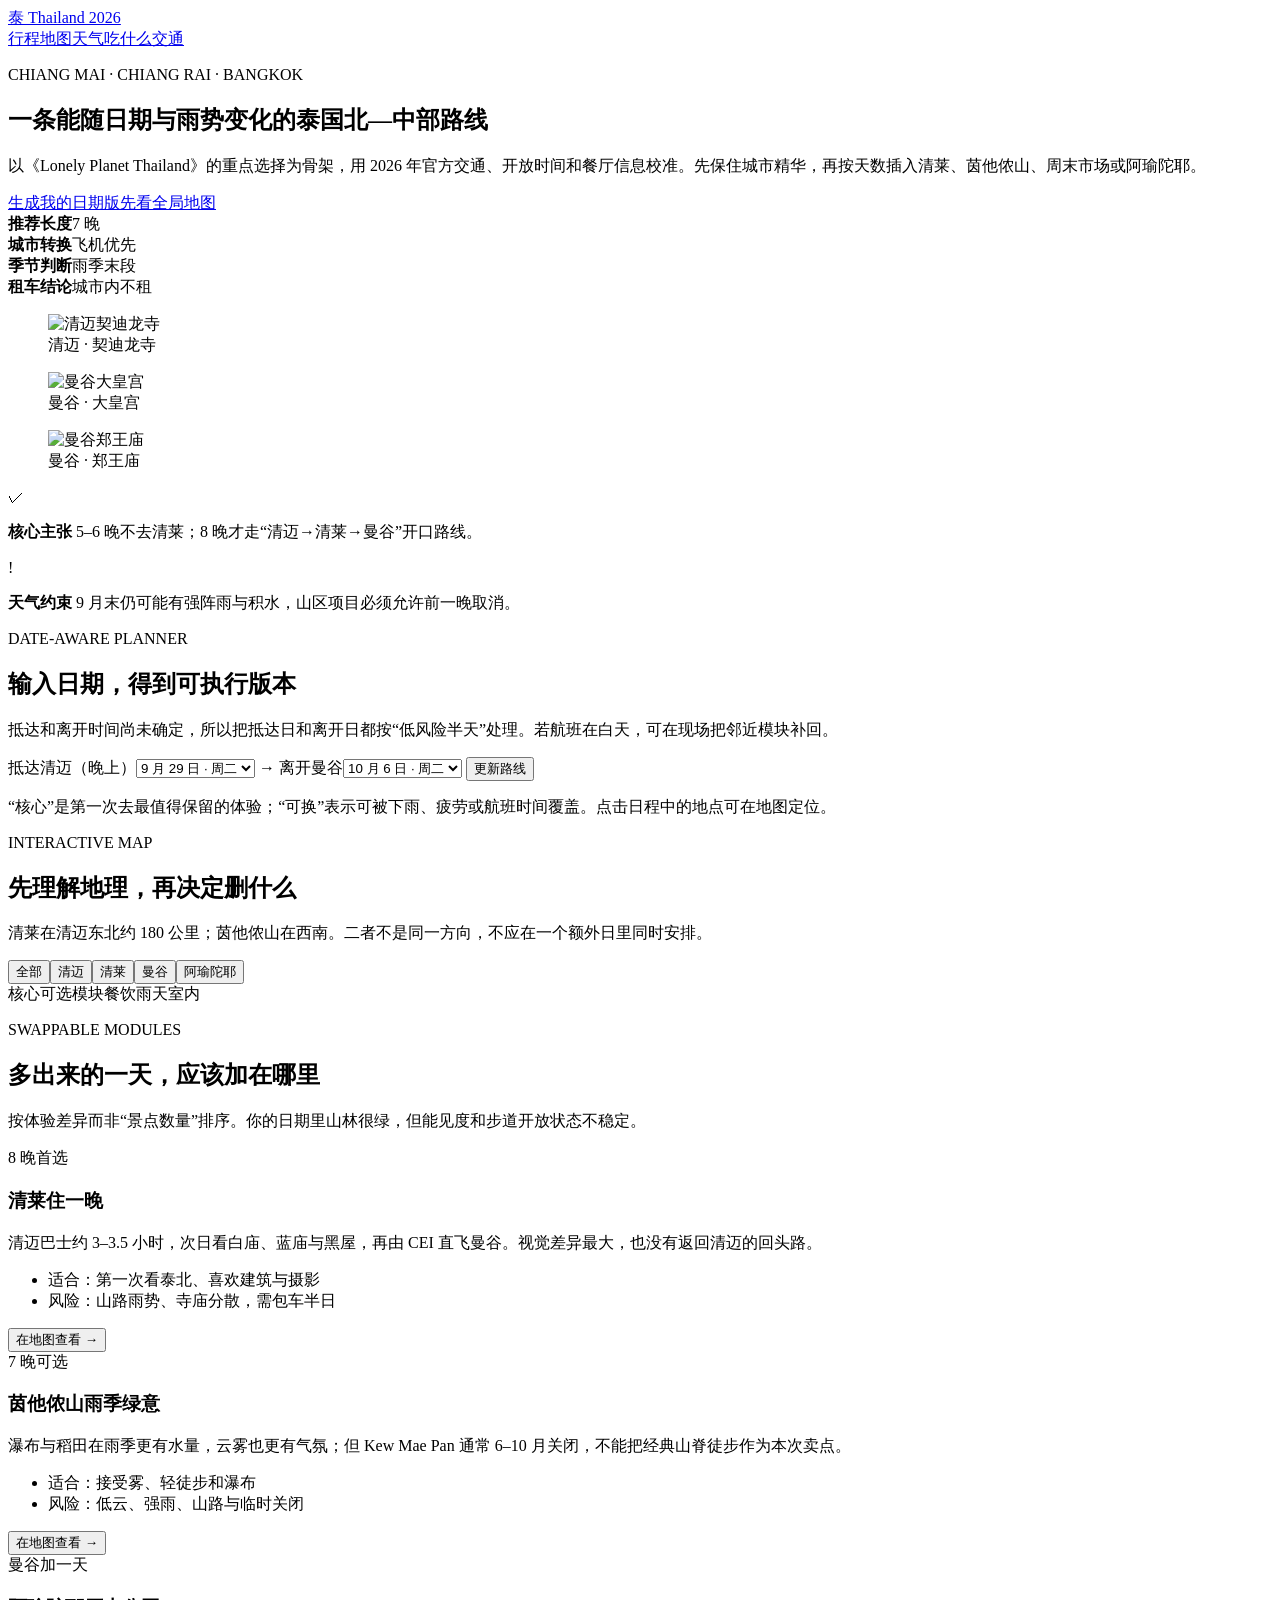
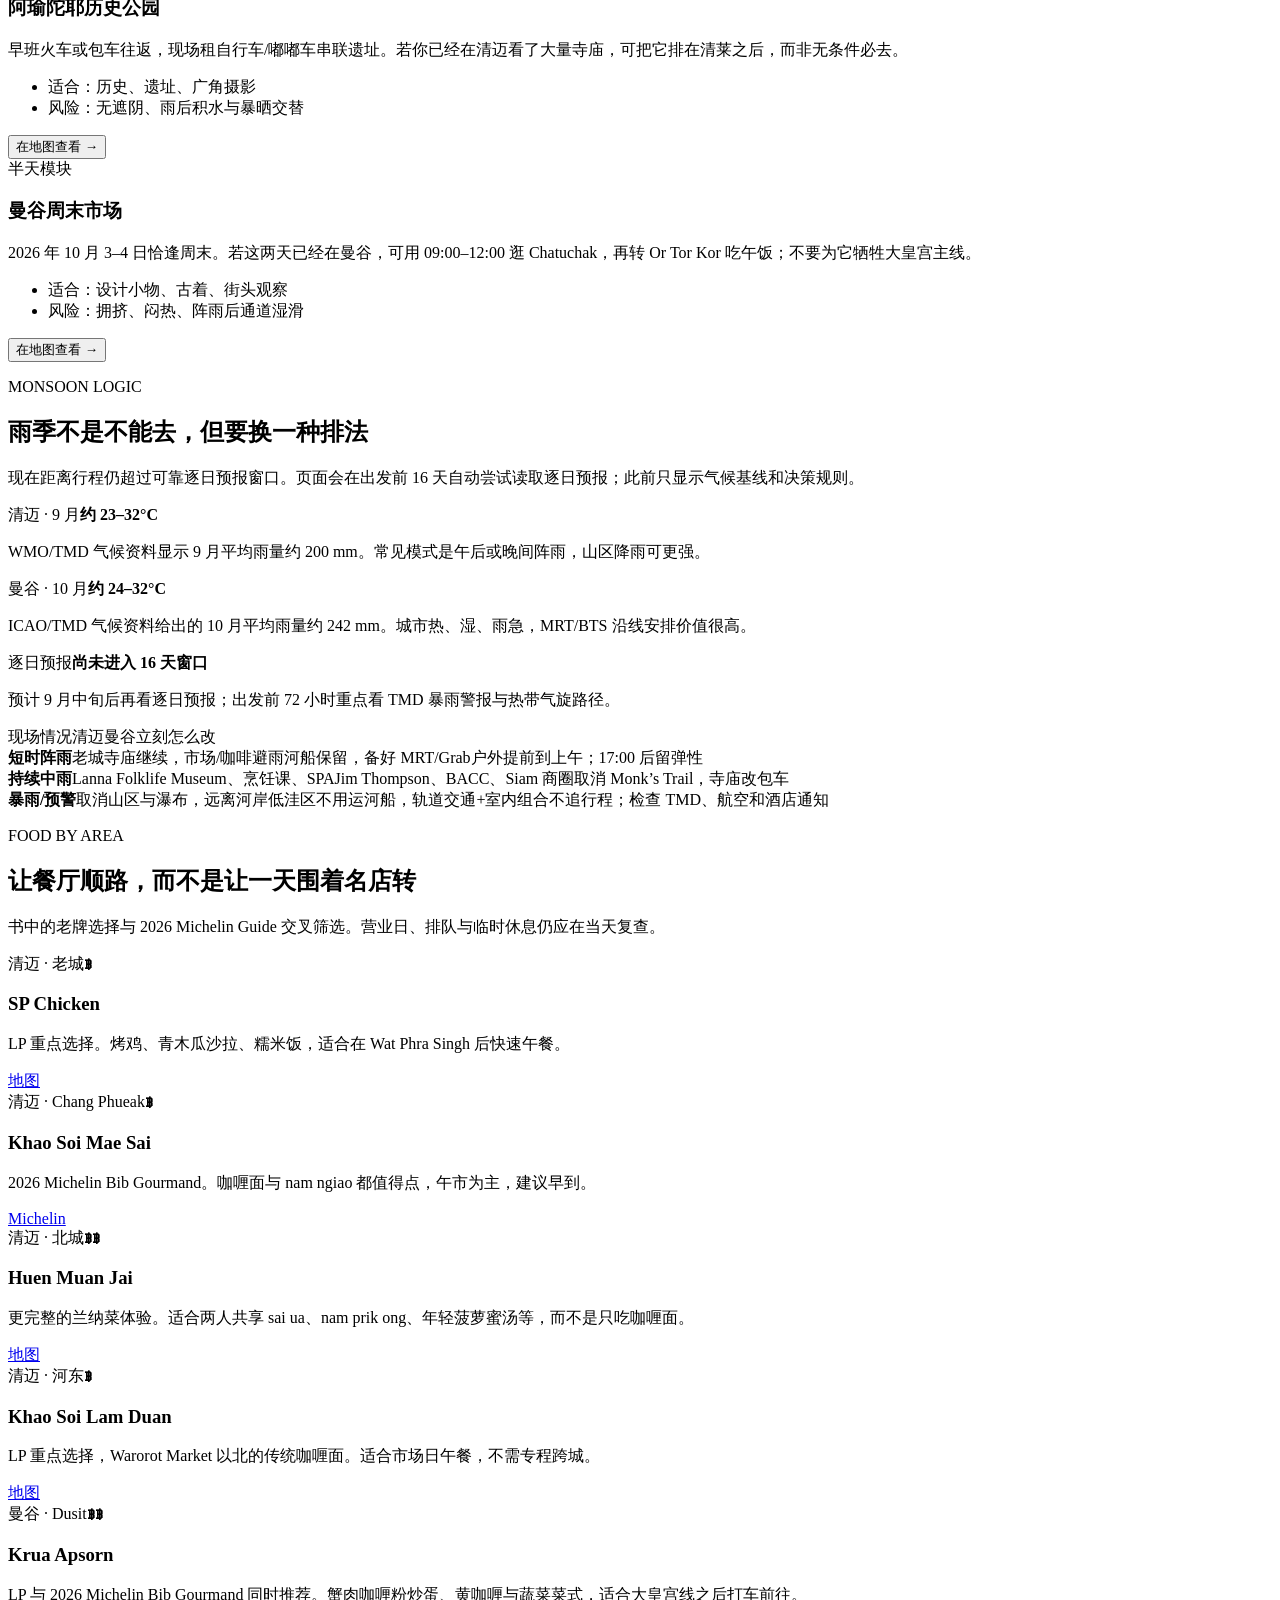
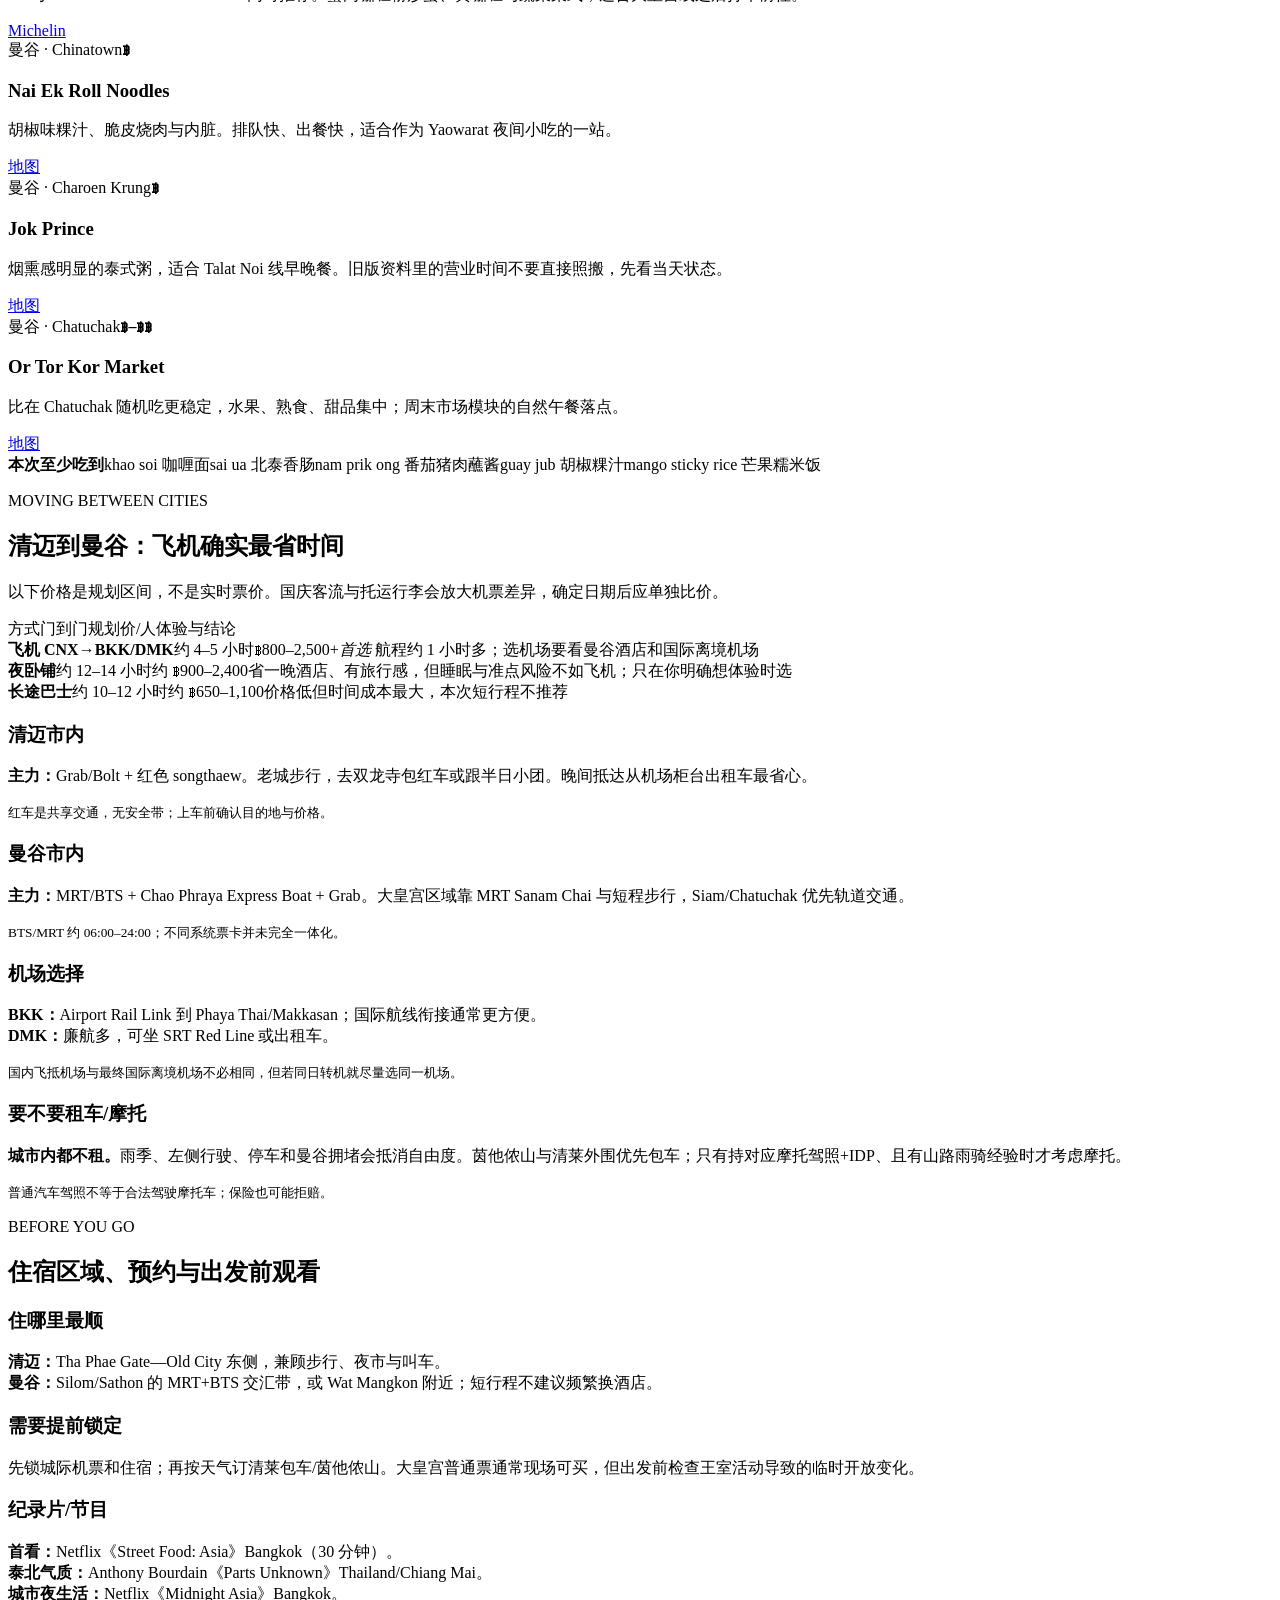
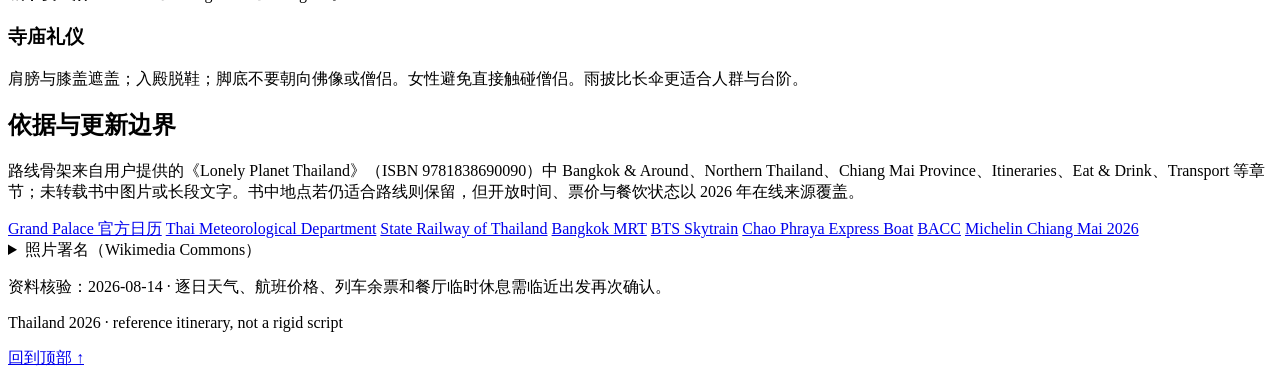
==== index.html @ 06ffeb3e "Add interactive Thailand trip map" ====
<!doctype html>
<html lang="zh-CN">
<head>
  <meta charset="utf-8">
  <meta name="viewport" content="width=device-width,initial-scale=1,viewport-fit=cover">
  <meta name="theme-color" content="#0f3d36">
  <meta name="description" content="2026 年清迈—清莱—曼谷可伸缩行程、天气预案、美食与交互地图。">
  <title>泰北到曼谷 · 2026 动态旅行地图</title>
  <link rel="preconnect" href="https://unpkg.com">
  <link rel="stylesheet" href="https://unpkg.com/leaflet@1.9.4/dist/leaflet.css">
  <link rel="stylesheet" href="styles.css">
</head>
<body>
  <header class="topbar">
    <a class="brand" href="#top" aria-label="返回顶部"><span>泰</span> Thailand 2026</a>
    <nav aria-label="页面导航">
      <a href="#planner">行程</a><a href="#map-section">地图</a><a href="#weather">天气</a><a href="#food">吃什么</a><a href="#transport">交通</a>
    </nav>
  </header>

  <main id="top">
    <section class="hero">
      <div class="hero-copy">
        <p class="eyebrow">CHIANG MAI · CHIANG RAI · BANGKOK</p>
        <h1>一条能随日期与雨势变化的泰国北—中部路线</h1>
        <p class="lead">以《Lonely Planet Thailand》的重点选择为骨架，用 2026 年官方交通、开放时间和餐厅信息校准。先保住城市精华，再按天数插入清莱、茵他侬山、周末市场或阿瑜陀耶。</p>
        <div class="hero-actions"><a class="button primary" href="#planner">生成我的日期版</a><a class="button ghost" href="#map-section">先看全局地图</a></div>
        <div class="fact-row">
          <div><b>推荐长度</b><span>7 晚</span></div><div><b>城市转换</b><span>飞机优先</span></div><div><b>季节判断</b><span>雨季末段</span></div><div><b>租车结论</b><span>城市内不租</span></div>
        </div>
      </div>
      <div class="photo-grid" aria-label="核心景点照片">
        <figure class="photo photo-main"><img src="https://commons.wikimedia.org/wiki/Special:FilePath/Wat_Chedi_Luang%2C_Buddhist_temple%2C_Chiang_Mai%2C_Thailand.jpg?width=1200" alt="清迈契迪龙寺" loading="eager"><figcaption>清迈 · 契迪龙寺</figcaption></figure>
        <figure class="photo"><img src="https://commons.wikimedia.org/wiki/Special:FilePath/Grand_Palace_Bangkok.jpg?width=900" alt="曼谷大皇宫" loading="lazy"><figcaption>曼谷 · 大皇宫</figcaption></figure>
        <figure class="photo"><img src="https://commons.wikimedia.org/wiki/Special:FilePath/Wat_Arun_2017_in_Bangkok.jpg?width=900" alt="曼谷郑王庙" loading="lazy"><figcaption>曼谷 · 郑王庙</figcaption></figure>
      </div>
    </section>

    <section class="decision-strip">
      <div><span class="decision-icon">✓</span><p><b>核心主张</b> 5–6 晚不去清莱；8 晚才走“清迈→清莱→曼谷”开口路线。</p></div>
      <div><span class="decision-icon warn">!</span><p><b>天气约束</b> 9 月末仍可能有强阵雨与积水，山区项目必须允许前一晚取消。</p></div>
    </section>

    <section id="planner" class="section planner-section">
      <div class="section-heading">
        <div><p class="eyebrow">DATE-AWARE PLANNER</p><h2>输入日期，得到可执行版本</h2></div>
        <p>抵达和离开时间尚未确定，所以把抵达日和离开日都按“低风险半天”处理。若航班在白天，可在现场把邻近模块补回。</p>
      </div>
      <div class="planner-panel">
        <label>抵达清迈（晚上）<select id="arrivalSelect"><option value="2026-09-28">9 月 28 日 · 周一</option><option value="2026-09-29" selected>9 月 29 日 · 周二</option></select></label>
        <span class="arrow" aria-hidden="true">→</span>
        <label>离开曼谷<select id="departureSelect"><option value="2026-10-04">10 月 4 日 · 周日</option><option value="2026-10-05">10 月 5 日 · 周一</option><option value="2026-10-06" selected>10 月 6 日 · 周二</option></select></label>
        <button id="buildPlan" class="button primary" type="button">更新路线</button>
      </div>
      <div id="planSummary" class="plan-summary" aria-live="polite"></div>
      <div id="timeline" class="timeline"></div>
      <p class="microcopy">“核心”是第一次去最值得保留的体验；“可换”表示可被下雨、疲劳或航班时间覆盖。点击日程中的地点可在地图定位。</p>
    </section>

    <section id="map-section" class="section map-section">
      <div class="section-heading compact">
        <div><p class="eyebrow">INTERACTIVE MAP</p><h2>先理解地理，再决定删什么</h2></div>
        <p>清莱在清迈东北约 180 公里；茵他侬山在西南。二者不是同一方向，不应在一个额外日里同时安排。</p>
      </div>
      <div class="map-toolbar" id="mapToolbar" role="group" aria-label="地图筛选">
        <button class="chip active" data-city="all">全部</button><button class="chip" data-city="chiangmai">清迈</button><button class="chip" data-city="chiangrai">清莱</button><button class="chip" data-city="bangkok">曼谷</button><button class="chip" data-city="ayutthaya">阿瑜陀耶</button>
      </div>
      <div id="map" aria-label="泰国行程交互地图"></div>
      <div class="map-legend"><span><i class="dot core"></i>核心</span><span><i class="dot optional"></i>可选模块</span><span><i class="dot food"></i>餐饮</span><span><i class="dot indoor"></i>雨天室内</span></div>
    </section>

    <section class="section modules-section">
      <div class="section-heading"><div><p class="eyebrow">SWAPPABLE MODULES</p><h2>多出来的一天，应该加在哪里</h2></div><p>按体验差异而非“景点数量”排序。你的日期里山林很绿，但能见度和步道开放状态不稳定。</p></div>
      <div class="module-grid">
        <article class="module recommended"><span class="module-rank">8 晚首选</span><h3>清莱住一晚</h3><p>清迈巴士约 3–3.5 小时，次日看白庙、蓝庙与黑屋，再由 CEI 直飞曼谷。视觉差异最大，也没有返回清迈的回头路。</p><ul><li>适合：第一次看泰北、喜欢建筑与摄影</li><li>风险：山路雨势、寺庙分散，需包车半日</li></ul><button class="text-button" data-focus-city="chiangrai">在地图查看 →</button></article>
        <article class="module"><span class="module-rank">7 晚可选</span><h3>茵他侬山雨季绿意</h3><p>瀑布与稻田在雨季更有水量，云雾也更有气氛；但 Kew Mae Pan 通常 6–10 月关闭，不能把经典山脊徒步作为本次卖点。</p><ul><li>适合：接受雾、轻徒步和瀑布</li><li>风险：低云、强雨、山路与临时关闭</li></ul><button class="text-button" data-focus-id="doi-inthanon">在地图查看 →</button></article>
        <article class="module"><span class="module-rank">曼谷加一天</span><h3>阿瑜陀耶历史公园</h3><p>早班火车或包车往返，现场租自行车/嘟嘟车串联遗址。若你已经在清迈看了大量寺庙，可把它排在清莱之后，而非无条件必去。</p><ul><li>适合：历史、遗址、广角摄影</li><li>风险：无遮阴、雨后积水与暴晒交替</li></ul><button class="text-button" data-focus-city="ayutthaya">在地图查看 →</button></article>
        <article class="module"><span class="module-rank">半天模块</span><h3>曼谷周末市场</h3><p>2026 年 10 月 3–4 日恰逢周末。若这两天已经在曼谷，可用 09:00–12:00 逛 Chatuchak，再转 Or Tor Kor 吃午饭；不要为它牺牲大皇宫主线。</p><ul><li>适合：设计小物、古着、街头观察</li><li>风险：拥挤、闷热、阵雨后通道湿滑</li></ul><button class="text-button" data-focus-id="chatuchak">在地图查看 →</button></article>
      </div>
    </section>

    <section id="weather" class="section weather-section">
      <div class="section-heading"><div><p class="eyebrow">MONSOON LOGIC</p><h2>雨季不是不能去，但要换一种排法</h2></div><p>现在距离行程仍超过可靠逐日预报窗口。页面会在出发前 16 天自动尝试读取逐日预报；此前只显示气候基线和决策规则。</p></div>
      <div class="climate-grid">
        <article><span>清迈 · 9 月</span><b>约 23–32°C</b><p>WMO/TMD 气候资料显示 9 月平均雨量约 200 mm。常见模式是午后或晚间阵雨，山区降雨可更强。</p></article>
        <article><span>曼谷 · 10 月</span><b>约 24–32°C</b><p>ICAO/TMD 气候资料给出的 10 月平均雨量约 242 mm。城市热、湿、雨急，MRT/BTS 沿线安排价值很高。</p></article>
        <article class="live-weather"><span>逐日预报</span><b id="forecastStatus">尚未进入 16 天窗口</b><p id="forecastDetail">预计 9 月中旬后再看逐日预报；出发前 72 小时重点看 TMD 暴雨警报与热带气旋路径。</p></article>
      </div>
      <div class="rain-matrix">
        <div class="rain-row head"><span>现场情况</span><span>清迈</span><span>曼谷</span><span>立刻怎么改</span></div>
        <div class="rain-row"><b>短时阵雨</b><span>老城寺庙继续，市场/咖啡避雨</span><span>河船保留，备好 MRT/Grab</span><span>户外提前到上午；17:00 后留弹性</span></div>
        <div class="rain-row"><b>持续中雨</b><span>Lanna Folklife Museum、烹饪课、SPA</span><span>Jim Thompson、BACC、Siam 商圈</span><span>取消 Monk’s Trail，寺庙改包车</span></div>
        <div class="rain-row"><b>暴雨/预警</b><span>取消山区与瀑布，远离河岸低洼区</span><span>不用运河船，轨道交通+室内组合</span><span>不追行程；检查 TMD、航空和酒店通知</span></div>
      </div>
    </section>

    <section id="food" class="section food-section">
      <div class="section-heading"><div><p class="eyebrow">FOOD BY AREA</p><h2>让餐厅顺路，而不是让一天围着名店转</h2></div><p>书中的老牌选择与 2026 Michelin Guide 交叉筛选。营业日、排队与临时休息仍应在当天复查。</p></div>
      <div class="food-grid">
        <article><div class="food-top"><span>清迈 · 老城</span><b>฿</b></div><h3>SP Chicken</h3><p>LP 重点选择。烤鸡、青木瓜沙拉、糯米饭，适合在 Wat Phra Singh 后快速午餐。</p><a href="https://www.google.com/maps/search/?api=1&query=SP+Chicken+Chiang+Mai" target="_blank" rel="noopener">地图</a></article>
        <article><div class="food-top"><span>清迈 · Chang Phueak</span><b>฿</b></div><h3>Khao Soi Mae Sai</h3><p>2026 Michelin Bib Gourmand。咖喱面与 nam ngiao 都值得点，午市为主，建议早到。</p><a href="https://guide.michelin.com/sg/en/chiang-mai-region/chiang-mai/restaurant/khao-soi-mae-sai" target="_blank" rel="noopener">Michelin</a></article>
        <article><div class="food-top"><span>清迈 · 北城</span><b>฿฿</b></div><h3>Huen Muan Jai</h3><p>更完整的兰纳菜体验。适合两人共享 sai ua、nam prik ong、年轻菠萝蜜汤等，而不是只吃咖喱面。</p><a href="https://www.google.com/maps/search/?api=1&query=Huen+Muan+Jai+Chiang+Mai" target="_blank" rel="noopener">地图</a></article>
        <article><div class="food-top"><span>清迈 · 河东</span><b>฿</b></div><h3>Khao Soi Lam Duan</h3><p>LP 重点选择，Warorot Market 以北的传统咖喱面。适合市场日午餐，不需专程跨城。</p><a href="https://www.google.com/maps/search/?api=1&query=Khao+Soi+Lam+Duana+Faham+Chiang+Mai" target="_blank" rel="noopener">地图</a></article>
        <article><div class="food-top"><span>曼谷 · Dusit</span><b>฿฿</b></div><h3>Krua Apsorn</h3><p>LP 与 2026 Michelin Bib Gourmand 同时推荐。蟹肉咖喱粉炒蛋、黄咖喱与蔬菜菜式，适合大皇宫线之后打车前往。</p><a href="https://guide.michelin.com/us/en/bangkok-region/bangkok/restaurants/bib-gourmand" target="_blank" rel="noopener">Michelin</a></article>
        <article><div class="food-top"><span>曼谷 · Chinatown</span><b>฿</b></div><h3>Nai Ek Roll Noodles</h3><p>胡椒味粿汁、脆皮烧肉与内脏。排队快、出餐快，适合作为 Yaowarat 夜间小吃的一站。</p><a href="https://www.google.com/maps/search/?api=1&query=Nai+Ek+Roll+Noodles+Bangkok" target="_blank" rel="noopener">地图</a></article>
        <article><div class="food-top"><span>曼谷 · Charoen Krung</span><b>฿</b></div><h3>Jok Prince</h3><p>烟熏感明显的泰式粥，适合 Talat Noi 线早晚餐。旧版资料里的营业时间不要直接照搬，先看当天状态。</p><a href="https://www.google.com/maps/search/?api=1&query=Jok+Prince+Bangkok" target="_blank" rel="noopener">地图</a></article>
        <article><div class="food-top"><span>曼谷 · Chatuchak</span><b>฿–฿฿</b></div><h3>Or Tor Kor Market</h3><p>比在 Chatuchak 随机吃更稳定，水果、熟食、甜品集中；周末市场模块的自然午餐落点。</p><a href="https://www.google.com/maps/search/?api=1&query=Or+Tor+Kor+Market+Bangkok" target="_blank" rel="noopener">地图</a></article>
      </div>
      <div class="dish-strip"><b>本次至少吃到</b><span>khao soi 咖喱面</span><span>sai ua 北泰香肠</span><span>nam prik ong 番茄猪肉蘸酱</span><span>guay jub 胡椒粿汁</span><span>mango sticky rice 芒果糯米饭</span></div>
    </section>

    <section id="transport" class="section transport-section">
      <div class="section-heading"><div><p class="eyebrow">MOVING BETWEEN CITIES</p><h2>清迈到曼谷：飞机确实最省时间</h2></div><p>以下价格是规划区间，不是实时票价。国庆客流与托运行李会放大机票差异，确定日期后应单独比价。</p></div>
      <div class="compare-table">
        <div class="compare-row head"><span>方式</span><span>门到门</span><span>规划价/人</span><span>体验与结论</span></div>
        <div class="compare-row best"><b>飞机 CNX→BKK/DMK</b><span>约 4–5 小时</span><span>฿800–2,500+</span><span><em>首选</em> 航程约 1 小时多；选机场要看曼谷酒店和国际离境机场</span></div>
        <div class="compare-row"><b>夜卧铺</b><span>约 12–14 小时</span><span>约 ฿900–2,400</span><span>省一晚酒店、有旅行感，但睡眠与准点风险不如飞机；只在你明确想体验时选</span></div>
        <div class="compare-row"><b>长途巴士</b><span>约 10–12 小时</span><span>约 ฿650–1,100</span><span>价格低但时间成本最大，本次短行程不推荐</span></div>
      </div>
      <div class="transport-grid">
        <article><h3>清迈市内</h3><p><b>主力：</b>Grab/Bolt + 红色 songthaew。老城步行，去双龙寺包红车或跟半日小团。晚间抵达从机场柜台出租车最省心。</p><small>红车是共享交通，无安全带；上车前确认目的地与价格。</small></article>
        <article><h3>曼谷市内</h3><p><b>主力：</b>MRT/BTS + Chao Phraya Express Boat + Grab。大皇宫区域靠 MRT Sanam Chai 与短程步行，Siam/Chatuchak 优先轨道交通。</p><small>BTS/MRT 约 06:00–24:00；不同系统票卡并未完全一体化。</small></article>
        <article><h3>机场选择</h3><p><b>BKK：</b>Airport Rail Link 到 Phaya Thai/Makkasan；国际航线衔接通常更方便。<br><b>DMK：</b>廉航多，可坐 SRT Red Line 或出租车。</p><small>国内飞抵机场与最终国际离境机场不必相同，但若同日转机就尽量选同一机场。</small></article>
        <article class="verdict"><h3>要不要租车/摩托</h3><p><b>城市内都不租。</b>雨季、左侧行驶、停车和曼谷拥堵会抵消自由度。茵他侬山与清莱外围优先包车；只有持对应摩托驾照+IDP、且有山路雨骑经验时才考虑摩托。</p><small>普通汽车驾照不等于合法驾驶摩托车；保险也可能拒赔。</small></article>
      </div>
    </section>

    <section class="section practical-section">
      <div class="section-heading"><div><p class="eyebrow">BEFORE YOU GO</p><h2>住宿区域、预约与出发前观看</h2></div></div>
      <div class="practical-grid">
        <article><h3>住哪里最顺</h3><p><b>清迈：</b>Tha Phae Gate—Old City 东侧，兼顾步行、夜市与叫车。<br><b>曼谷：</b>Silom/Sathon 的 MRT+BTS 交汇带，或 Wat Mangkon 附近；短行程不建议频繁换酒店。</p></article>
        <article><h3>需要提前锁定</h3><p>先锁城际机票和住宿；再按天气订清莱包车/茵他侬山。大皇宫普通票通常现场可买，但出发前检查王室活动导致的临时开放变化。</p></article>
        <article><h3>纪录片/节目</h3><p><b>首看：</b>Netflix《Street Food: Asia》Bangkok（30 分钟）。<br><b>泰北气质：</b>Anthony Bourdain《Parts Unknown》Thailand/Chiang Mai。<br><b>城市夜生活：</b>Netflix《Midnight Asia》Bangkok。</p></article>
        <article><h3>寺庙礼仪</h3><p>肩膀与膝盖遮盖；入殿脱鞋；脚底不要朝向佛像或僧侣。女性避免直接触碰僧侣。雨披比长伞更适合人群与台阶。</p></article>
      </div>
    </section>

    <section class="section sources-section">
      <h2>依据与更新边界</h2>
      <p>路线骨架来自用户提供的《Lonely Planet Thailand》（ISBN 9781838690090）中 Bangkok & Around、Northern Thailand、Chiang Mai Province、Itineraries、Eat & Drink、Transport 等章节；未转载书中图片或长段文字。书中地点若仍适合路线则保留，但开放时间、票价与餐饮状态以 2026 年在线来源覆盖。</p>
      <div class="source-links">
        <a href="https://www.royalgrandpalace.th/en/schedules" target="_blank" rel="noopener">Grand Palace 官方日历</a>
        <a href="https://www.tmd.go.th/en/" target="_blank" rel="noopener">Thai Meteorological Department</a>
        <a href="https://www.railway.co.th/home/Index" target="_blank" rel="noopener">State Railway of Thailand</a>
        <a href="https://metro.bemplc.co.th/MRT-System-Map?lang=en" target="_blank" rel="noopener">Bangkok MRT</a>
        <a href="https://www.bts.co.th/eng/" target="_blank" rel="noopener">BTS Skytrain</a>
        <a href="https://www.chaophrayaexpressboat.com/chaophrayaexpressboat?lang=en" target="_blank" rel="noopener">Chao Phraya Express Boat</a>
        <a href="https://www.bacc.or.th/en/contact" target="_blank" rel="noopener">BACC</a>
        <a href="https://guide.michelin.com/us/en/chiang-mai-region/chiang-mai/restaurants" target="_blank" rel="noopener">Michelin Chiang Mai 2026</a>
      </div>
      <details><summary>照片署名（Wikimedia Commons）</summary><p>Wat Chedi Luang：Vyacheslav Argenberg；Grand Palace：D. Alyoshin；Wat Arun：Jakub Hałun；其余模块照片与许可均链接至各自 Wikimedia Commons 文件页。</p></details>
      <p class="updated">资料核验：2026-08-14 · 逐日天气、航班价格、列车余票和餐厅临时休息需临近出发再次确认。</p>
    </section>
  </main>

  <footer><p>Thailand 2026 · reference itinerary, not a rigid script</p><a href="#top">回到顶部 ↑</a></footer>

  <script src="https://unpkg.com/leaflet@1.9.4/dist/leaflet.js"></script>
  <script src="app.js"></script>
</body>
</html>
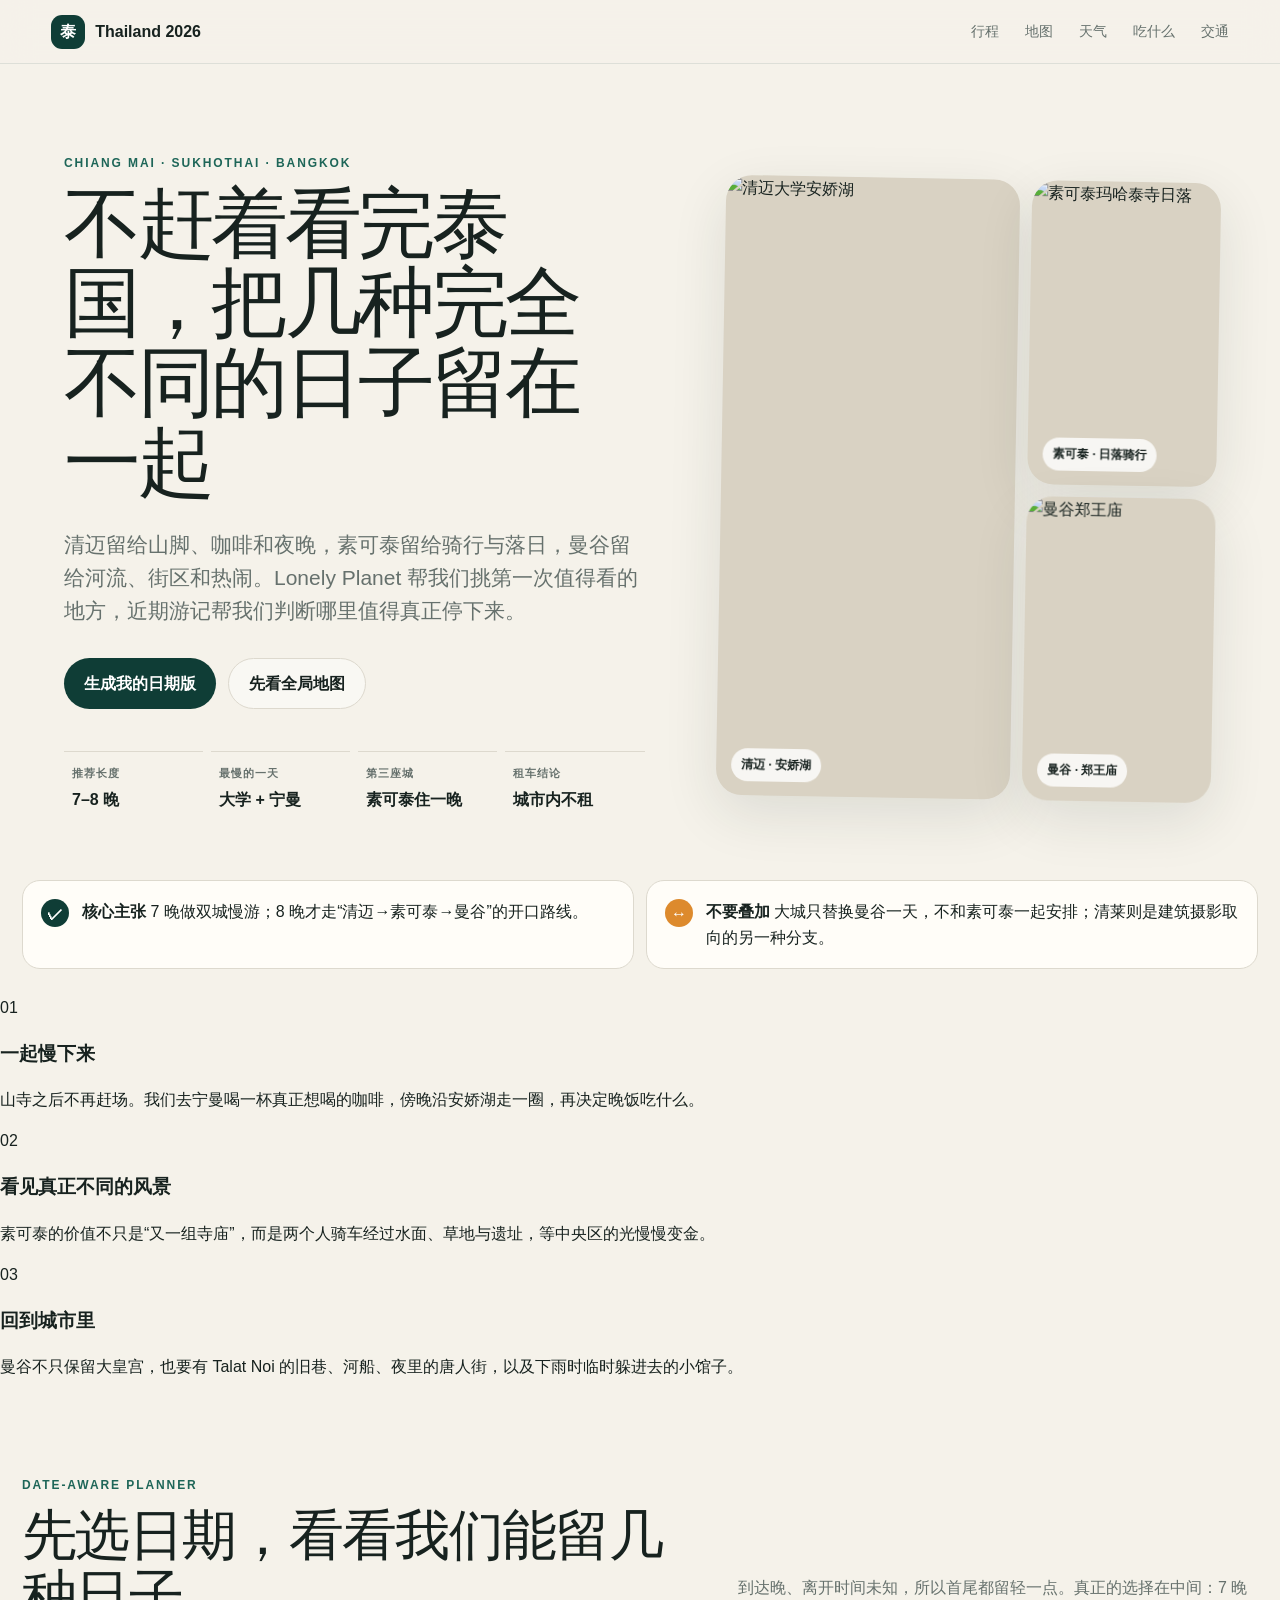
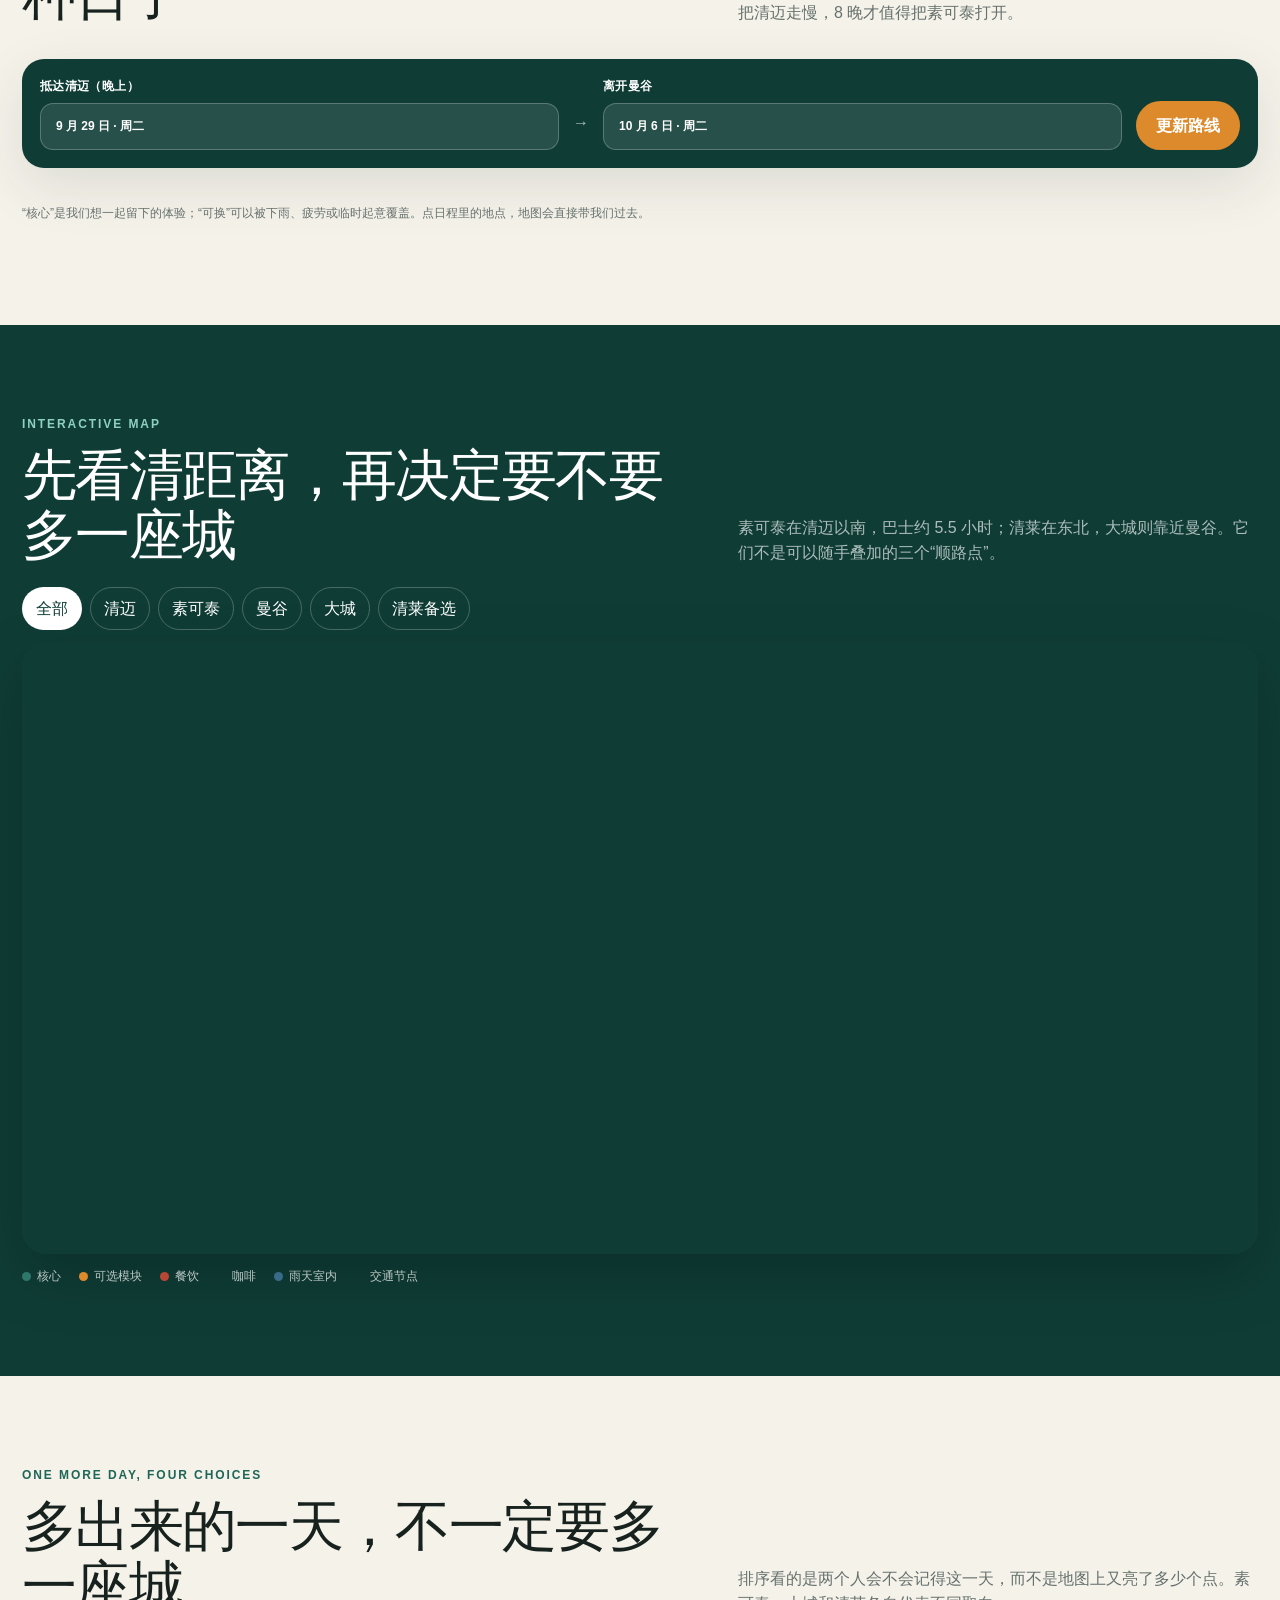
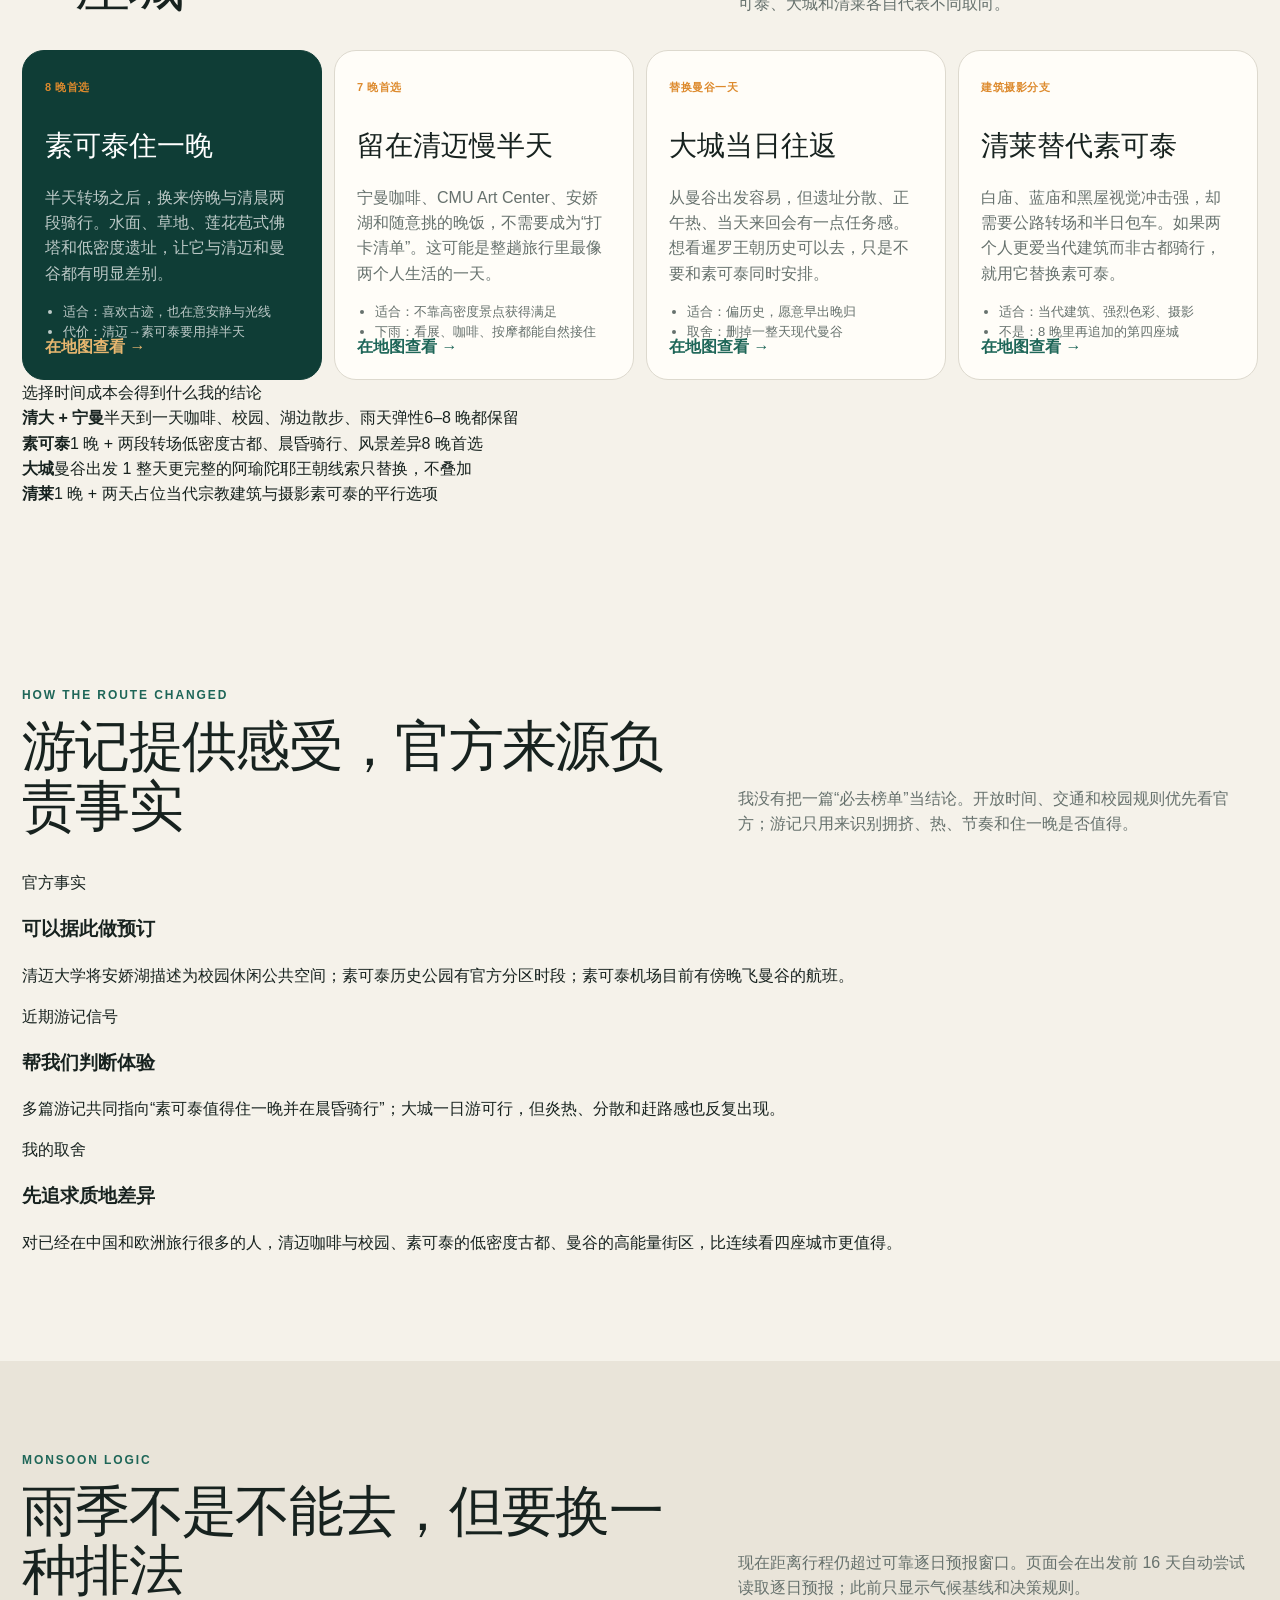
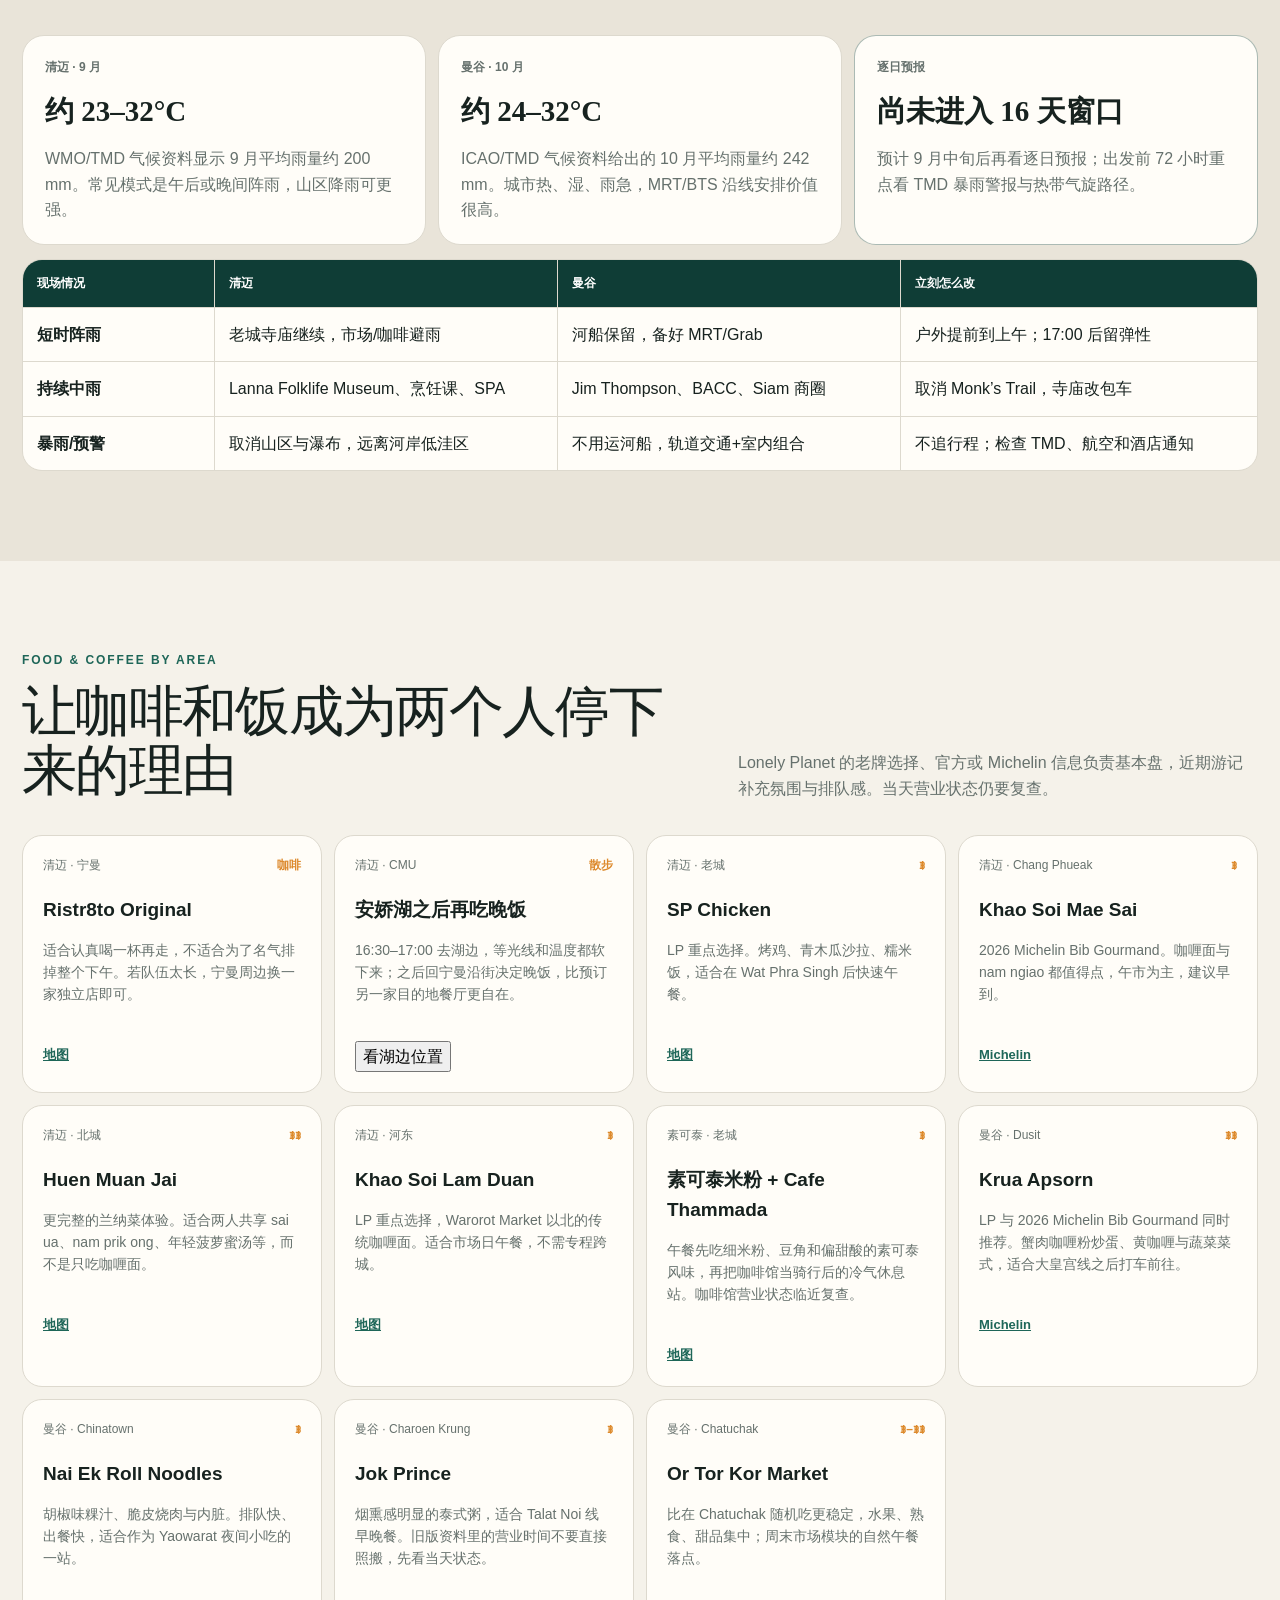
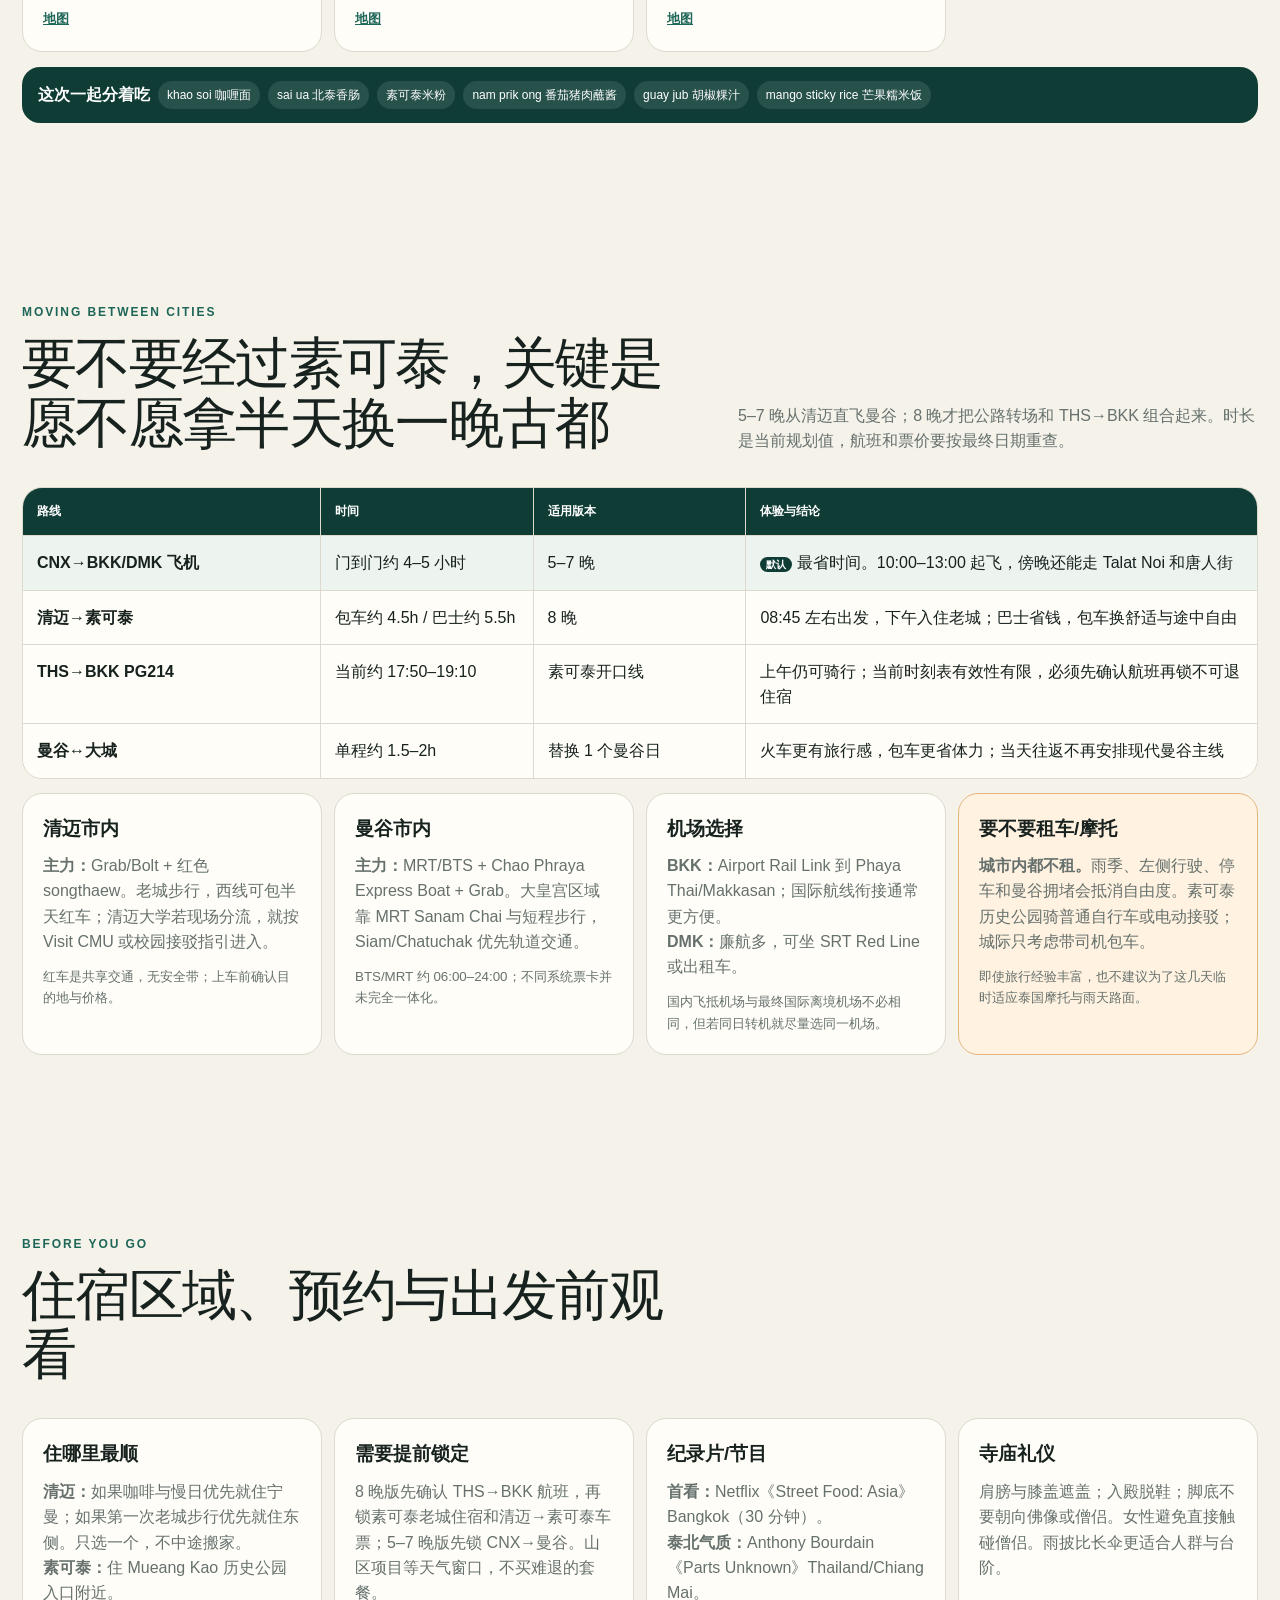
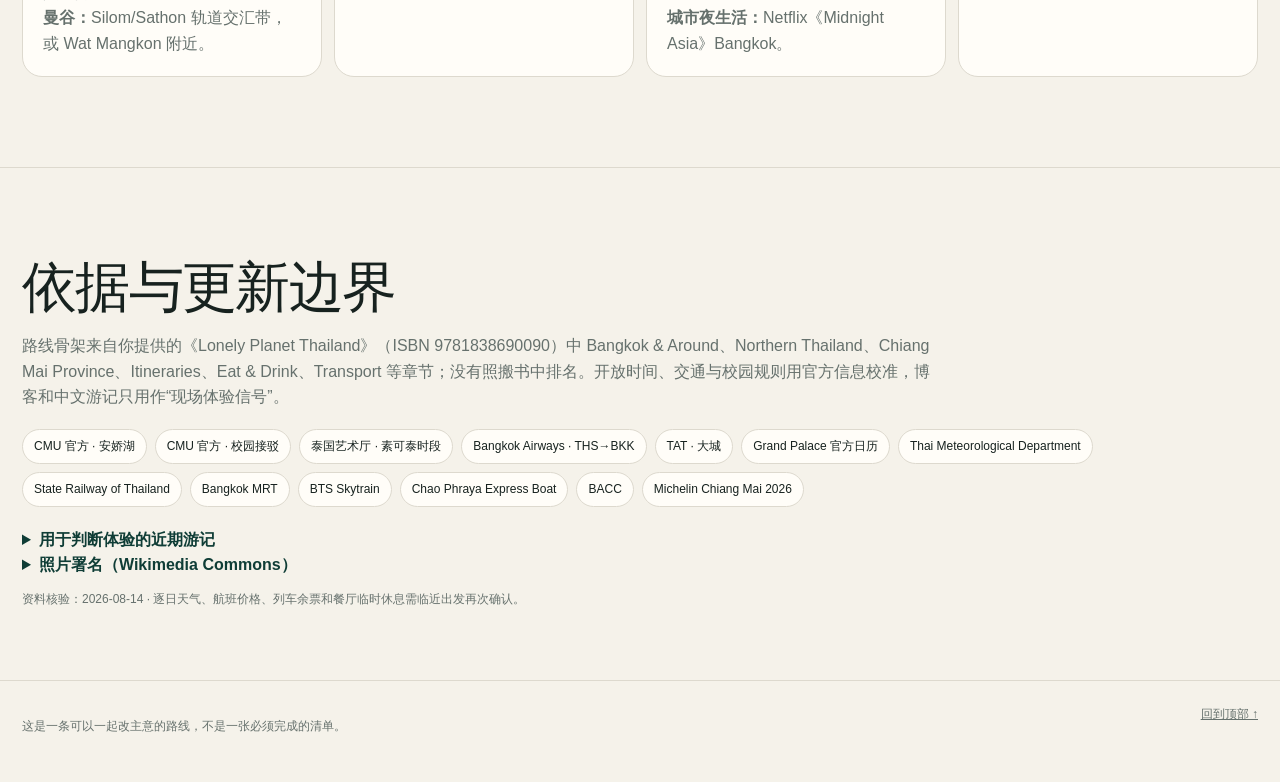
==== commit f50e2c18: "Reframe itinerary around couple travel and regional choices" ====
--- a/index.html
+++ b/index.html
@@ -4,8 +4,8 @@
   <meta charset="utf-8">
   <meta name="viewport" content="width=device-width,initial-scale=1,viewport-fit=cover">
   <meta name="theme-color" content="#0f3d36">
-  <meta name="description" content="2026 年清迈—清莱—曼谷可伸缩行程、天气预案、美食与交互地图。">
-  <title>泰北到曼谷 · 2026 动态旅行地图</title>
+  <meta name="description" content="2026 年清迈—素可泰—曼谷双人慢游：可伸缩行程、咖啡、古都、天气预案、美食与交互地图。">
+  <title>清迈·素可泰·曼谷｜2026 双人动态旅行地图</title>
   <link rel="preconnect" href="https://unpkg.com">
   <link rel="stylesheet" href="https://unpkg.com/leaflet@1.9.4/dist/leaflet.css">
   <link rel="stylesheet" href="styles.css">
@@ -21,30 +21,36 @@
   <main id="top">
     <section class="hero">
       <div class="hero-copy">
-        <p class="eyebrow">CHIANG MAI · CHIANG RAI · BANGKOK</p>
-        <h1>一条能随日期与雨势变化的泰国北—中部路线</h1>
-        <p class="lead">以《Lonely Planet Thailand》的重点选择为骨架，用 2026 年官方交通、开放时间和餐厅信息校准。先保住城市精华，再按天数插入清莱、茵他侬山、周末市场或阿瑜陀耶。</p>
+        <p class="eyebrow">CHIANG MAI · SUKHOTHAI · BANGKOK</p>
+        <h1>不赶着看完泰国，把几种完全不同的日子留在一起</h1>
+        <p class="lead">清迈留给山脚、咖啡和夜晚，素可泰留给骑行与落日，曼谷留给河流、街区和热闹。Lonely Planet 帮我们挑第一次值得看的地方，近期游记帮我们判断哪里值得真正停下来。</p>
         <div class="hero-actions"><a class="button primary" href="#planner">生成我的日期版</a><a class="button ghost" href="#map-section">先看全局地图</a></div>
         <div class="fact-row">
-          <div><b>推荐长度</b><span>7 晚</span></div><div><b>城市转换</b><span>飞机优先</span></div><div><b>季节判断</b><span>雨季末段</span></div><div><b>租车结论</b><span>城市内不租</span></div>
+          <div><b>推荐长度</b><span>7–8 晚</span></div><div><b>最慢的一天</b><span>大学 + 宁曼</span></div><div><b>第三座城</b><span>素可泰住一晚</span></div><div><b>租车结论</b><span>城市内不租</span></div>
         </div>
       </div>
       <div class="photo-grid" aria-label="核心景点照片">
-        <figure class="photo photo-main"><img src="https://commons.wikimedia.org/wiki/Special:FilePath/Wat_Chedi_Luang%2C_Buddhist_temple%2C_Chiang_Mai%2C_Thailand.jpg?width=1200" alt="清迈契迪龙寺" loading="eager"><figcaption>清迈 · 契迪龙寺</figcaption></figure>
-        <figure class="photo"><img src="https://commons.wikimedia.org/wiki/Special:FilePath/Grand_Palace_Bangkok.jpg?width=900" alt="曼谷大皇宫" loading="lazy"><figcaption>曼谷 · 大皇宫</figcaption></figure>
+        <figure class="photo photo-main"><img src="https://commons.wikimedia.org/wiki/Special:FilePath/%E0%B8%AD%E0%B9%88%E0%B8%B2%E0%B8%87%E0%B9%81%E0%B8%81%E0%B9%89%E0%B8%A7_%E0%B8%A1%E0%B8%AB%E0%B8%B2%E0%B8%A7%E0%B8%B4%E0%B8%97%E0%B8%A2%E0%B8%B2%E0%B8%A5%E0%B8%B1%E0%B8%A2%E0%B9%80%E0%B8%8A%E0%B8%B5%E0%B8%A2%E0%B8%87%E0%B9%83%E0%B8%AB%E0%B8%A1%E0%B9%88_-_panoramio.jpg?width=1200" alt="清迈大学安娇湖" loading="eager"><figcaption>清迈 · 安娇湖</figcaption></figure>
+        <figure class="photo"><img src="https://commons.wikimedia.org/wiki/Special:FilePath/Wat_Mahathat_Sukhothai_at_sunset.jpg?width=1200" alt="素可泰玛哈泰寺日落" loading="lazy"><figcaption>素可泰 · 日落骑行</figcaption></figure>
         <figure class="photo"><img src="https://commons.wikimedia.org/wiki/Special:FilePath/Wat_Arun_2017_in_Bangkok.jpg?width=900" alt="曼谷郑王庙" loading="lazy"><figcaption>曼谷 · 郑王庙</figcaption></figure>
       </div>
     </section>
 
     <section class="decision-strip">
-      <div><span class="decision-icon">✓</span><p><b>核心主张</b> 5–6 晚不去清莱；8 晚才走“清迈→清莱→曼谷”开口路线。</p></div>
-      <div><span class="decision-icon warn">!</span><p><b>天气约束</b> 9 月末仍可能有强阵雨与积水，山区项目必须允许前一晚取消。</p></div>
+      <div><span class="decision-icon">✓</span><p><b>核心主张</b> 7 晚做双城慢游；8 晚才走“清迈→素可泰→曼谷”的开口路线。</p></div>
+      <div><span class="decision-icon warn">↔</span><p><b>不要叠加</b> 大城只替换曼谷一天，不和素可泰一起安排；清莱则是建筑摄影取向的另一种分支。</p></div>
+    </section>
+
+    <section class="experience-section">
+      <article><span>01</span><div><h3>一起慢下来</h3><p>山寺之后不再赶场。我们去宁曼喝一杯真正想喝的咖啡，傍晚沿安娇湖走一圈，再决定晚饭吃什么。</p></div></article>
+      <article><span>02</span><div><h3>看见真正不同的风景</h3><p>素可泰的价值不只是“又一组寺庙”，而是两个人骑车经过水面、草地与遗址，等中央区的光慢慢变金。</p></div></article>
+      <article><span>03</span><div><h3>回到城市里</h3><p>曼谷不只保留大皇宫，也要有 Talat Noi 的旧巷、河船、夜里的唐人街，以及下雨时临时躲进去的小馆子。</p></div></article>
     </section>
 
     <section id="planner" class="section planner-section">
       <div class="section-heading">
-        <div><p class="eyebrow">DATE-AWARE PLANNER</p><h2>输入日期，得到可执行版本</h2></div>
-        <p>抵达和离开时间尚未确定，所以把抵达日和离开日都按“低风险半天”处理。若航班在白天，可在现场把邻近模块补回。</p>
+        <div><p class="eyebrow">DATE-AWARE PLANNER</p><h2>先选日期，看看我们能留几种日子</h2></div>
+        <p>到达晚、离开时间未知，所以首尾都留轻一点。真正的选择在中间：7 晚把清迈走慢，8 晚才值得把素可泰打开。</p>
       </div>
       <div class="planner-panel">
         <label>抵达清迈（晚上）<select id="arrivalSelect"><option value="2026-09-28">9 月 28 日 · 周一</option><option value="2026-09-29" selected>9 月 29 日 · 周二</option></select></label>
@@ -54,28 +60,44 @@
       </div>
       <div id="planSummary" class="plan-summary" aria-live="polite"></div>
       <div id="timeline" class="timeline"></div>
-      <p class="microcopy">“核心”是第一次去最值得保留的体验；“可换”表示可被下雨、疲劳或航班时间覆盖。点击日程中的地点可在地图定位。</p>
+      <p class="microcopy">“核心”是我们想一起留下的体验；“可换”可以被下雨、疲劳或临时起意覆盖。点日程里的地点，地图会直接带我们过去。</p>
     </section>
 
     <section id="map-section" class="section map-section">
       <div class="section-heading compact">
-        <div><p class="eyebrow">INTERACTIVE MAP</p><h2>先理解地理，再决定删什么</h2></div>
-        <p>清莱在清迈东北约 180 公里；茵他侬山在西南。二者不是同一方向，不应在一个额外日里同时安排。</p>
+        <div><p class="eyebrow">INTERACTIVE MAP</p><h2>先看清距离，再决定要不要多一座城</h2></div>
+        <p>素可泰在清迈以南，巴士约 5.5 小时；清莱在东北，大城则靠近曼谷。它们不是可以随手叠加的三个“顺路点”。</p>
       </div>
       <div class="map-toolbar" id="mapToolbar" role="group" aria-label="地图筛选">
-        <button class="chip active" data-city="all">全部</button><button class="chip" data-city="chiangmai">清迈</button><button class="chip" data-city="chiangrai">清莱</button><button class="chip" data-city="bangkok">曼谷</button><button class="chip" data-city="ayutthaya">阿瑜陀耶</button>
+        <button class="chip active" data-city="all">全部</button><button class="chip" data-city="chiangmai">清迈</button><button class="chip" data-city="sukhothai">素可泰</button><button class="chip" data-city="bangkok">曼谷</button><button class="chip" data-city="ayutthaya">大城</button><button class="chip" data-city="chiangrai">清莱备选</button>
       </div>
       <div id="map" aria-label="泰国行程交互地图"></div>
-      <div class="map-legend"><span><i class="dot core"></i>核心</span><span><i class="dot optional"></i>可选模块</span><span><i class="dot food"></i>餐饮</span><span><i class="dot indoor"></i>雨天室内</span></div>
+      <div class="map-legend"><span><i class="dot core"></i>核心</span><span><i class="dot optional"></i>可选模块</span><span><i class="dot food"></i>餐饮</span><span><i class="dot drink"></i>咖啡</span><span><i class="dot indoor"></i>雨天室内</span><span><i class="dot transport"></i>交通节点</span></div>
     </section>
 
     <section class="section modules-section">
-      <div class="section-heading"><div><p class="eyebrow">SWAPPABLE MODULES</p><h2>多出来的一天，应该加在哪里</h2></div><p>按体验差异而非“景点数量”排序。你的日期里山林很绿，但能见度和步道开放状态不稳定。</p></div>
+      <div class="section-heading"><div><p class="eyebrow">ONE MORE DAY, FOUR CHOICES</p><h2>多出来的一天，不一定要多一座城</h2></div><p>排序看的是两个人会不会记得这一天，而不是地图上又亮了多少个点。素可泰、大城和清莱各自代表不同取向。</p></div>
       <div class="module-grid">
-        <article class="module recommended"><span class="module-rank">8 晚首选</span><h3>清莱住一晚</h3><p>清迈巴士约 3–3.5 小时，次日看白庙、蓝庙与黑屋，再由 CEI 直飞曼谷。视觉差异最大，也没有返回清迈的回头路。</p><ul><li>适合：第一次看泰北、喜欢建筑与摄影</li><li>风险：山路雨势、寺庙分散，需包车半日</li></ul><button class="text-button" data-focus-city="chiangrai">在地图查看 →</button></article>
-        <article class="module"><span class="module-rank">7 晚可选</span><h3>茵他侬山雨季绿意</h3><p>瀑布与稻田在雨季更有水量，云雾也更有气氛；但 Kew Mae Pan 通常 6–10 月关闭，不能把经典山脊徒步作为本次卖点。</p><ul><li>适合：接受雾、轻徒步和瀑布</li><li>风险：低云、强雨、山路与临时关闭</li></ul><button class="text-button" data-focus-id="doi-inthanon">在地图查看 →</button></article>
-        <article class="module"><span class="module-rank">曼谷加一天</span><h3>阿瑜陀耶历史公园</h3><p>早班火车或包车往返，现场租自行车/嘟嘟车串联遗址。若你已经在清迈看了大量寺庙，可把它排在清莱之后，而非无条件必去。</p><ul><li>适合：历史、遗址、广角摄影</li><li>风险：无遮阴、雨后积水与暴晒交替</li></ul><button class="text-button" data-focus-city="ayutthaya">在地图查看 →</button></article>
-        <article class="module"><span class="module-rank">半天模块</span><h3>曼谷周末市场</h3><p>2026 年 10 月 3–4 日恰逢周末。若这两天已经在曼谷，可用 09:00–12:00 逛 Chatuchak，再转 Or Tor Kor 吃午饭；不要为它牺牲大皇宫主线。</p><ul><li>适合：设计小物、古着、街头观察</li><li>风险：拥挤、闷热、阵雨后通道湿滑</li></ul><button class="text-button" data-focus-id="chatuchak">在地图查看 →</button></article>
+        <article class="module recommended"><span class="module-rank">8 晚首选</span><h3>素可泰住一晚</h3><p>半天转场之后，换来傍晚与清晨两段骑行。水面、草地、莲花苞式佛塔和低密度遗址，让它与清迈和曼谷都有明显差别。</p><ul><li>适合：喜欢古迹，也在意安静与光线</li><li>代价：清迈→素可泰要用掉半天</li></ul><button class="text-button" data-focus-city="sukhothai">在地图查看 →</button></article>
+        <article class="module"><span class="module-rank">7 晚首选</span><h3>留在清迈慢半天</h3><p>宁曼咖啡、CMU Art Center、安娇湖和随意挑的晚饭，不需要成为“打卡清单”。这可能是整趟旅行里最像两个人生活的一天。</p><ul><li>适合：不靠高密度景点获得满足</li><li>下雨：看展、咖啡、按摩都能自然接住</li></ul><button class="text-button" data-focus-id="ang-kaew">在地图查看 →</button></article>
+        <article class="module"><span class="module-rank">替换曼谷一天</span><h3>大城当日往返</h3><p>从曼谷出发容易，但遗址分散、正午热、当天来回会有一点任务感。想看暹罗王朝历史可以去，只是不要和素可泰同时安排。</p><ul><li>适合：偏历史，愿意早出晚归</li><li>取舍：删掉一整天现代曼谷</li></ul><button class="text-button" data-focus-city="ayutthaya">在地图查看 →</button></article>
+        <article class="module"><span class="module-rank">建筑摄影分支</span><h3>清莱替代素可泰</h3><p>白庙、蓝庙和黑屋视觉冲击强，却需要公路转场和半日包车。如果两个人更爱当代建筑而非古都骑行，就用它替换素可泰。</p><ul><li>适合：当代建筑、强烈色彩、摄影</li><li>不是：8 晚里再追加的第四座城</li></ul><button class="text-button" data-focus-city="chiangrai">在地图查看 →</button></article>
+      </div>
+      <div class="choice-table" aria-label="额外城市比较">
+        <div class="choice-row head"><span>选择</span><span>时间成本</span><span>会得到什么</span><span>我的结论</span></div>
+        <div class="choice-row best"><b>清大 + 宁曼</b><span>半天到一天</span><span>咖啡、校园、湖边散步、雨天弹性</span><span>6–8 晚都保留</span></div>
+        <div class="choice-row"><b>素可泰</b><span>1 晚 + 两段转场</span><span>低密度古都、晨昏骑行、风景差异</span><span>8 晚首选</span></div>
+        <div class="choice-row"><b>大城</b><span>曼谷出发 1 整天</span><span>更完整的阿瑜陀耶王朝线索</span><span>只替换，不叠加</span></div>
+        <div class="choice-row"><b>清莱</b><span>1 晚 + 两天占位</span><span>当代宗教建筑与摄影</span><span>素可泰的平行选项</span></div>
+      </div>
+    </section>
+
+    <section class="section signals-section">
+      <div class="section-heading"><div><p class="eyebrow">HOW THE ROUTE CHANGED</p><h2>游记提供感受，官方来源负责事实</h2></div><p>我没有把一篇“必去榜单”当结论。开放时间、交通和校园规则优先看官方；游记只用来识别拥挤、热、节奏和住一晚是否值得。</p></div>
+      <div class="signal-grid">
+        <article><span>官方事实</span><h3>可以据此做预订</h3><p>清迈大学将安娇湖描述为校园休闲公共空间；素可泰历史公园有官方分区时段；素可泰机场目前有傍晚飞曼谷的航班。</p></article>
+        <article><span>近期游记信号</span><h3>帮我们判断体验</h3><p>多篇游记共同指向“素可泰值得住一晚并在晨昏骑行”；大城一日游可行，但炎热、分散和赶路感也反复出现。</p></article>
+        <article><span>我的取舍</span><h3>先追求质地差异</h3><p>对已经在中国和欧洲旅行很多的人，清迈咖啡与校园、素可泰的低密度古都、曼谷的高能量街区，比连续看四座城市更值得。</p></article>
       </div>
     </section>
 
@@ -95,41 +117,45 @@
     </section>
 
     <section id="food" class="section food-section">
-      <div class="section-heading"><div><p class="eyebrow">FOOD BY AREA</p><h2>让餐厅顺路，而不是让一天围着名店转</h2></div><p>书中的老牌选择与 2026 Michelin Guide 交叉筛选。营业日、排队与临时休息仍应在当天复查。</p></div>
+      <div class="section-heading"><div><p class="eyebrow">FOOD & COFFEE BY AREA</p><h2>让咖啡和饭成为两个人停下来的理由</h2></div><p>Lonely Planet 的老牌选择、官方或 Michelin 信息负责基本盘，近期游记补充氛围与排队感。当天营业状态仍要复查。</p></div>
       <div class="food-grid">
+        <article><div class="food-top"><span>清迈 · 宁曼</span><b>咖啡</b></div><h3>Ristr8to Original</h3><p>适合认真喝一杯再走，不适合为了名气排掉整个下午。若队伍太长，宁曼周边换一家独立店即可。</p><a href="https://www.google.com/maps/search/?api=1&query=Ristr8to+Original+Chiang+Mai" target="_blank" rel="noopener">地图</a></article>
+        <article><div class="food-top"><span>清迈 · CMU</span><b>散步</b></div><h3>安娇湖之后再吃晚饭</h3><p>16:30–17:00 去湖边，等光线和温度都软下来；之后回宁曼沿街决定晚饭，比预订另一家目的地餐厅更自在。</p><button class="card-link" data-focus-id="ang-kaew">看湖边位置</button></article>
         <article><div class="food-top"><span>清迈 · 老城</span><b>฿</b></div><h3>SP Chicken</h3><p>LP 重点选择。烤鸡、青木瓜沙拉、糯米饭，适合在 Wat Phra Singh 后快速午餐。</p><a href="https://www.google.com/maps/search/?api=1&query=SP+Chicken+Chiang+Mai" target="_blank" rel="noopener">地图</a></article>
         <article><div class="food-top"><span>清迈 · Chang Phueak</span><b>฿</b></div><h3>Khao Soi Mae Sai</h3><p>2026 Michelin Bib Gourmand。咖喱面与 nam ngiao 都值得点，午市为主，建议早到。</p><a href="https://guide.michelin.com/sg/en/chiang-mai-region/chiang-mai/restaurant/khao-soi-mae-sai" target="_blank" rel="noopener">Michelin</a></article>
         <article><div class="food-top"><span>清迈 · 北城</span><b>฿฿</b></div><h3>Huen Muan Jai</h3><p>更完整的兰纳菜体验。适合两人共享 sai ua、nam prik ong、年轻菠萝蜜汤等，而不是只吃咖喱面。</p><a href="https://www.google.com/maps/search/?api=1&query=Huen+Muan+Jai+Chiang+Mai" target="_blank" rel="noopener">地图</a></article>
         <article><div class="food-top"><span>清迈 · 河东</span><b>฿</b></div><h3>Khao Soi Lam Duan</h3><p>LP 重点选择，Warorot Market 以北的传统咖喱面。适合市场日午餐，不需专程跨城。</p><a href="https://www.google.com/maps/search/?api=1&query=Khao+Soi+Lam+Duana+Faham+Chiang+Mai" target="_blank" rel="noopener">地图</a></article>
+        <article><div class="food-top"><span>素可泰 · 老城</span><b>฿</b></div><h3>素可泰米粉 + Cafe Thammada</h3><p>午餐先吃细米粉、豆角和偏甜酸的素可泰风味，再把咖啡馆当骑行后的冷气休息站。咖啡馆营业状态临近复查。</p><a href="https://www.google.com/maps/search/?api=1&query=Cafe+Thammada+Sukhothai" target="_blank" rel="noopener">地图</a></article>
         <article><div class="food-top"><span>曼谷 · Dusit</span><b>฿฿</b></div><h3>Krua Apsorn</h3><p>LP 与 2026 Michelin Bib Gourmand 同时推荐。蟹肉咖喱粉炒蛋、黄咖喱与蔬菜菜式，适合大皇宫线之后打车前往。</p><a href="https://guide.michelin.com/us/en/bangkok-region/bangkok/restaurants/bib-gourmand" target="_blank" rel="noopener">Michelin</a></article>
         <article><div class="food-top"><span>曼谷 · Chinatown</span><b>฿</b></div><h3>Nai Ek Roll Noodles</h3><p>胡椒味粿汁、脆皮烧肉与内脏。排队快、出餐快，适合作为 Yaowarat 夜间小吃的一站。</p><a href="https://www.google.com/maps/search/?api=1&query=Nai+Ek+Roll+Noodles+Bangkok" target="_blank" rel="noopener">地图</a></article>
         <article><div class="food-top"><span>曼谷 · Charoen Krung</span><b>฿</b></div><h3>Jok Prince</h3><p>烟熏感明显的泰式粥，适合 Talat Noi 线早晚餐。旧版资料里的营业时间不要直接照搬，先看当天状态。</p><a href="https://www.google.com/maps/search/?api=1&query=Jok+Prince+Bangkok" target="_blank" rel="noopener">地图</a></article>
         <article><div class="food-top"><span>曼谷 · Chatuchak</span><b>฿–฿฿</b></div><h3>Or Tor Kor Market</h3><p>比在 Chatuchak 随机吃更稳定，水果、熟食、甜品集中；周末市场模块的自然午餐落点。</p><a href="https://www.google.com/maps/search/?api=1&query=Or+Tor+Kor+Market+Bangkok" target="_blank" rel="noopener">地图</a></article>
       </div>
-      <div class="dish-strip"><b>本次至少吃到</b><span>khao soi 咖喱面</span><span>sai ua 北泰香肠</span><span>nam prik ong 番茄猪肉蘸酱</span><span>guay jub 胡椒粿汁</span><span>mango sticky rice 芒果糯米饭</span></div>
+      <div class="dish-strip"><b>这次一起分着吃</b><span>khao soi 咖喱面</span><span>sai ua 北泰香肠</span><span>素可泰米粉</span><span>nam prik ong 番茄猪肉蘸酱</span><span>guay jub 胡椒粿汁</span><span>mango sticky rice 芒果糯米饭</span></div>
     </section>
 
     <section id="transport" class="section transport-section">
-      <div class="section-heading"><div><p class="eyebrow">MOVING BETWEEN CITIES</p><h2>清迈到曼谷：飞机确实最省时间</h2></div><p>以下价格是规划区间，不是实时票价。国庆客流与托运行李会放大机票差异，确定日期后应单独比价。</p></div>
+      <div class="section-heading"><div><p class="eyebrow">MOVING BETWEEN CITIES</p><h2>要不要经过素可泰，关键是愿不愿拿半天换一晚古都</h2></div><p>5–7 晚从清迈直飞曼谷；8 晚才把公路转场和 THS→BKK 组合起来。时长是当前规划值，航班和票价要按最终日期重查。</p></div>
       <div class="compare-table">
-        <div class="compare-row head"><span>方式</span><span>门到门</span><span>规划价/人</span><span>体验与结论</span></div>
-        <div class="compare-row best"><b>飞机 CNX→BKK/DMK</b><span>约 4–5 小时</span><span>฿800–2,500+</span><span><em>首选</em> 航程约 1 小时多；选机场要看曼谷酒店和国际离境机场</span></div>
-        <div class="compare-row"><b>夜卧铺</b><span>约 12–14 小时</span><span>约 ฿900–2,400</span><span>省一晚酒店、有旅行感，但睡眠与准点风险不如飞机；只在你明确想体验时选</span></div>
-        <div class="compare-row"><b>长途巴士</b><span>约 10–12 小时</span><span>约 ฿650–1,100</span><span>价格低但时间成本最大，本次短行程不推荐</span></div>
+        <div class="compare-row head"><span>路线</span><span>时间</span><span>适用版本</span><span>体验与结论</span></div>
+        <div class="compare-row best"><b>CNX→BKK/DMK 飞机</b><span>门到门约 4–5 小时</span><span>5–7 晚</span><span><em>默认</em> 最省时间。10:00–13:00 起飞，傍晚还能走 Talat Noi 和唐人街</span></div>
+        <div class="compare-row"><b>清迈→素可泰</b><span>包车约 4.5h / 巴士约 5.5h</span><span>8 晚</span><span>08:45 左右出发，下午入住老城；巴士省钱，包车换舒适与途中自由</span></div>
+        <div class="compare-row"><b>THS→BKK PG214</b><span>当前约 17:50–19:10</span><span>素可泰开口线</span><span>上午仍可骑行；当前时刻表有效性有限，必须先确认航班再锁不可退住宿</span></div>
+        <div class="compare-row"><b>曼谷↔大城</b><span>单程约 1.5–2h</span><span>替换 1 个曼谷日</span><span>火车更有旅行感，包车更省体力；当天往返不再安排现代曼谷主线</span></div>
       </div>
       <div class="transport-grid">
-        <article><h3>清迈市内</h3><p><b>主力：</b>Grab/Bolt + 红色 songthaew。老城步行，去双龙寺包红车或跟半日小团。晚间抵达从机场柜台出租车最省心。</p><small>红车是共享交通，无安全带；上车前确认目的地与价格。</small></article>
+        <article><h3>清迈市内</h3><p><b>主力：</b>Grab/Bolt + 红色 songthaew。老城步行，西线可包半天红车；清迈大学若现场分流，就按 Visit CMU 或校园接驳指引进入。</p><small>红车是共享交通，无安全带；上车前确认目的地与价格。</small></article>
         <article><h3>曼谷市内</h3><p><b>主力：</b>MRT/BTS + Chao Phraya Express Boat + Grab。大皇宫区域靠 MRT Sanam Chai 与短程步行，Siam/Chatuchak 优先轨道交通。</p><small>BTS/MRT 约 06:00–24:00；不同系统票卡并未完全一体化。</small></article>
         <article><h3>机场选择</h3><p><b>BKK：</b>Airport Rail Link 到 Phaya Thai/Makkasan；国际航线衔接通常更方便。<br><b>DMK：</b>廉航多，可坐 SRT Red Line 或出租车。</p><small>国内飞抵机场与最终国际离境机场不必相同，但若同日转机就尽量选同一机场。</small></article>
-        <article class="verdict"><h3>要不要租车/摩托</h3><p><b>城市内都不租。</b>雨季、左侧行驶、停车和曼谷拥堵会抵消自由度。茵他侬山与清莱外围优先包车；只有持对应摩托驾照+IDP、且有山路雨骑经验时才考虑摩托。</p><small>普通汽车驾照不等于合法驾驶摩托车；保险也可能拒赔。</small></article>
+        <article class="verdict"><h3>要不要租车/摩托</h3><p><b>城市内都不租。</b>雨季、左侧行驶、停车和曼谷拥堵会抵消自由度。素可泰历史公园骑普通自行车或电动接驳；城际只考虑带司机包车。</p><small>即使旅行经验丰富，也不建议为了这几天临时适应泰国摩托与雨天路面。</small></article>
       </div>
     </section>
 
     <section class="section practical-section">
       <div class="section-heading"><div><p class="eyebrow">BEFORE YOU GO</p><h2>住宿区域、预约与出发前观看</h2></div></div>
       <div class="practical-grid">
-        <article><h3>住哪里最顺</h3><p><b>清迈：</b>Tha Phae Gate—Old City 东侧，兼顾步行、夜市与叫车。<br><b>曼谷：</b>Silom/Sathon 的 MRT+BTS 交汇带，或 Wat Mangkon 附近；短行程不建议频繁换酒店。</p></article>
-        <article><h3>需要提前锁定</h3><p>先锁城际机票和住宿；再按天气订清莱包车/茵他侬山。大皇宫普通票通常现场可买，但出发前检查王室活动导致的临时开放变化。</p></article>
+        <article><h3>住哪里最顺</h3><p><b>清迈：</b>如果咖啡与慢日优先就住宁曼；如果第一次老城步行优先就住东侧。只选一个，不中途搬家。<br><b>素可泰：</b>住 Mueang Kao 历史公园入口附近。<br><b>曼谷：</b>Silom/Sathon 轨道交汇带，或 Wat Mangkon 附近。</p></article>
+        <article><h3>需要提前锁定</h3><p>8 晚版先确认 THS→BKK 航班，再锁素可泰老城住宿和清迈→素可泰车票；5–7 晚版先锁 CNX→曼谷。山区项目等天气窗口，不买难退的套餐。</p></article>
         <article><h3>纪录片/节目</h3><p><b>首看：</b>Netflix《Street Food: Asia》Bangkok（30 分钟）。<br><b>泰北气质：</b>Anthony Bourdain《Parts Unknown》Thailand/Chiang Mai。<br><b>城市夜生活：</b>Netflix《Midnight Asia》Bangkok。</p></article>
         <article><h3>寺庙礼仪</h3><p>肩膀与膝盖遮盖；入殿脱鞋；脚底不要朝向佛像或僧侣。女性避免直接触碰僧侣。雨披比长伞更适合人群与台阶。</p></article>
       </div>
@@ -137,8 +163,13 @@
 
     <section class="section sources-section">
       <h2>依据与更新边界</h2>
-      <p>路线骨架来自用户提供的《Lonely Planet Thailand》（ISBN 9781838690090）中 Bangkok & Around、Northern Thailand、Chiang Mai Province、Itineraries、Eat & Drink、Transport 等章节；未转载书中图片或长段文字。书中地点若仍适合路线则保留，但开放时间、票价与餐饮状态以 2026 年在线来源覆盖。</p>
+      <p>路线骨架来自你提供的《Lonely Planet Thailand》（ISBN 9781838690090）中 Bangkok & Around、Northern Thailand、Chiang Mai Province、Itineraries、Eat & Drink、Transport 等章节；没有照搬书中排名。开放时间、交通与校园规则用官方信息校准，博客和中文游记只用作“现场体验信号”。</p>
       <div class="source-links">
+        <a href="https://www.cmu.ac.th/en/article/f54d0574-5967-4310-a665-84e94592b298" target="_blank" rel="noopener">CMU 官方 · 安娇湖</a>
+        <a href="https://www.cmu.ac.th/en/article/e847872d-7e64-4e62-adcd-480b43e0a9ea" target="_blank" rel="noopener">CMU 官方 · 校园接驳</a>
+        <a href="https://www.qrcode.finearts.go.th/index.php/th/historicalpark/sukhothai/sukhothai-05" target="_blank" rel="noopener">泰国艺术厅 · 素可泰时段</a>
+        <a href="https://www.bangkokair.com/flightdeals/view/sukhothai-bangkok" target="_blank" rel="noopener">Bangkok Airways · THS→BKK</a>
+        <a href="https://www.tourismthailand.org/Destinations/Provinces/Phra-Nakhon-Si-Ayutthaya/229" target="_blank" rel="noopener">TAT · 大城</a>
         <a href="https://www.royalgrandpalace.th/en/schedules" target="_blank" rel="noopener">Grand Palace 官方日历</a>
         <a href="https://www.tmd.go.th/en/" target="_blank" rel="noopener">Thai Meteorological Department</a>
         <a href="https://www.railway.co.th/home/Index" target="_blank" rel="noopener">State Railway of Thailand</a>
@@ -148,12 +179,13 @@
         <a href="https://www.bacc.or.th/en/contact" target="_blank" rel="noopener">BACC</a>
         <a href="https://guide.michelin.com/us/en/chiang-mai-region/chiang-mai/restaurants" target="_blank" rel="noopener">Michelin Chiang Mai 2026</a>
       </div>
-      <details><summary>照片署名（Wikimedia Commons）</summary><p>Wat Chedi Luang：Vyacheslav Argenberg；Grand Palace：D. Alyoshin；Wat Arun：Jakub Hałun；其余模块照片与许可均链接至各自 Wikimedia Commons 文件页。</p></details>
+      <details><summary>用于判断体验的近期游记</summary><p><a href="https://www.trailblazingadventures.com/sukhothai-itinerary/" target="_blank" rel="noopener">Trailblazing Adventures · Sukhothai</a>、<a href="https://www.timetravelturtle.com/thailand/things-to-do-in-sukhothai/" target="_blank" rel="noopener">Time Travel Turtle · Sukhothai</a>、<a href="https://chiangmaijourney.com/sukhothai-trip/" target="_blank" rel="noopener">Chiang Mai Journey · 素可泰</a>、<a href="https://www.goingthewholehogg.com/the-essential-ayutthaya-guide/" target="_blank" rel="noopener">Going the Whole Hogg · Ayutthaya</a>。这些来源帮助判断节奏、热度和住一晚的价值，不覆盖官方开放时间。</p></details>
+      <details><summary>照片署名（Wikimedia Commons）</summary><p>安娇湖：::::=UT=::::，CC BY-SA 3.0；素可泰玛哈泰寺日落：Supanut Arunoprayote，CC BY 4.0；Wat Arun：Jakub Hałun。图片均通过 Wikimedia Commons 文件地址加载。</p></details>
       <p class="updated">资料核验：2026-08-14 · 逐日天气、航班价格、列车余票和餐厅临时休息需临近出发再次确认。</p>
     </section>
   </main>
 
-  <footer><p>Thailand 2026 · reference itinerary, not a rigid script</p><a href="#top">回到顶部 ↑</a></footer>
+  <footer><p>这是一条可以一起改主意的路线，不是一张必须完成的清单。</p><a href="#top">回到顶部 ↑</a></footer>
 
   <script src="https://unpkg.com/leaflet@1.9.4/dist/leaflet.js"></script>
   <script src="app.js"></script>
--- a/styles.css
+++ b/styles.css
@@ -0,0 +1,5 @@
+:root{--ink:#17221f;--muted:#66716d;--paper:#f5f2ea;--card:#fffdf8;--line:#ddd9ce;--green:#0f3d36;--green2:#1e6658;--saffron:#dd8a2d;--red:#b84835;--blue:#386b8a;--shadow:0 18px 55px rgba(24,45,39,.11);--radius:22px;--safe:env(safe-area-inset-bottom,0px)}
+*{box-sizing:border-box}html{scroll-behavior:smooth}body{margin:0;background:var(--paper);color:var(--ink);font-family:-apple-system,BlinkMacSystemFont,"Segoe UI","PingFang SC","Microsoft YaHei",sans-serif;line-height:1.58;-webkit-font-smoothing:antialiased}a{color:inherit}button,select{font:inherit}.topbar{position:sticky;top:0;z-index:1000;height:64px;padding:0 clamp(18px,4vw,64px);display:flex;align-items:center;justify-content:space-between;background:rgba(245,242,234,.86);backdrop-filter:blur(16px);border-bottom:1px solid rgba(15,61,54,.1)}.brand{display:flex;align-items:center;gap:10px;font-weight:800;text-decoration:none}.brand span{width:34px;height:34px;border-radius:11px;display:grid;place-items:center;color:#fff;background:var(--green)}nav{display:flex;gap:26px}nav a{text-decoration:none;font-size:14px;color:var(--muted)}nav a:hover{color:var(--green)}main{overflow:hidden}.hero{max-width:1440px;margin:auto;padding:clamp(44px,7vw,96px) clamp(20px,5vw,74px) 56px;display:grid;grid-template-columns:1.08fr .92fr;gap:clamp(30px,6vw,88px);align-items:center}.eyebrow{margin:0 0 12px;color:var(--green2);font-size:12px;font-weight:800;letter-spacing:.16em}.hero h1{font-family:Georgia,"Songti SC",serif;font-size:clamp(42px,6vw,82px);font-weight:500;line-height:1.04;letter-spacing:-.045em;margin:0;max-width:840px}.lead{font-size:clamp(17px,1.7vw,21px);color:var(--muted);max-width:720px;margin:24px 0 0}.hero-actions{display:flex;gap:12px;margin:30px 0}.button{border:0;border-radius:999px;padding:12px 20px;text-decoration:none;font-weight:750;cursor:pointer;display:inline-flex;justify-content:center;align-items:center;transition:.2s}.button:hover{transform:translateY(-1px)}.button.primary{background:var(--green);color:white}.button.ghost{border:1px solid var(--line);background:rgba(255,255,255,.4)}.fact-row{display:grid;grid-template-columns:repeat(4,1fr);gap:8px;margin-top:42px}.fact-row div{padding:13px 8px 12px;border-top:1px solid var(--line)}.fact-row b,.fact-row span{display:block}.fact-row b{font-size:11px;letter-spacing:.08em;color:var(--muted);text-transform:uppercase}.fact-row span{margin-top:5px;font-weight:750}.photo-grid{height:620px;display:grid;grid-template-columns:1.22fr .78fr;grid-template-rows:1fr 1fr;gap:12px;transform:rotate(1deg)}.photo{position:relative;margin:0;border-radius:26px;overflow:hidden;background:#d9d2c3;box-shadow:var(--shadow)}.photo-main{grid-row:1/3}.photo img{width:100%;height:100%;object-fit:cover;display:block;transition:.5s}.photo:hover img{transform:scale(1.025)}.photo figcaption{position:absolute;left:15px;bottom:14px;padding:7px 10px;border-radius:999px;background:rgba(255,255,255,.8);backdrop-filter:blur(10px);font-size:12px;font-weight:750}.decision-strip{max-width:1280px;margin:0 auto 26px;padding:0 22px;display:grid;grid-template-columns:1fr 1fr;gap:12px}.decision-strip>div{display:flex;gap:13px;align-items:flex-start;border-radius:18px;background:var(--card);border:1px solid var(--line);padding:18px}.decision-strip p{margin:0}.decision-icon{flex:0 0 28px;width:28px;height:28px;border-radius:50%;display:grid;place-items:center;color:white;background:var(--green);font-weight:900}.decision-icon.warn{background:var(--saffron)}.section{max-width:1280px;margin:0 auto;padding:90px 22px}.section-heading{display:grid;grid-template-columns:1fr minmax(300px,520px);gap:40px;align-items:end;margin-bottom:34px}.section-heading.compact{margin-bottom:22px}.section-heading h2,.sources-section h2{font-family:Georgia,"Songti SC",serif;font-size:clamp(34px,4.3vw,56px);line-height:1.08;font-weight:500;letter-spacing:-.03em;margin:0}.section-heading>p{margin:0;color:var(--muted)}.planner-section{padding-top:80px}.planner-panel{display:grid;grid-template-columns:1fr auto 1fr auto;gap:14px;align-items:end;padding:18px;border-radius:var(--radius);background:var(--green);color:white;box-shadow:var(--shadow)}.planner-panel label{display:grid;gap:7px;font-size:12px;font-weight:700;letter-spacing:.03em}.planner-panel select{appearance:none;width:100%;border:1px solid rgba(255,255,255,.23);border-radius:13px;background:rgba(255,255,255,.1);color:white;padding:13px 15px;outline:none}.planner-panel option{color:var(--ink)}.planner-panel .arrow{align-self:center;margin-top:18px;opacity:.65}.planner-panel .button{background:var(--saffron);min-height:49px}.plan-summary{display:flex;flex-wrap:wrap;gap:8px;margin:18px 0}.summary-chip{border-radius:999px;padding:7px 12px;background:rgba(15,61,54,.09);color:var(--green);font-size:13px;font-weight:750}.summary-chip.alert{background:rgba(184,72,53,.1);color:var(--red)}.timeline{position:relative}.day-card{position:relative;display:grid;grid-template-columns:130px 1fr;margin-bottom:12px;border:1px solid var(--line);border-radius:20px;background:var(--card);overflow:hidden}.day-date{padding:20px;border-right:1px solid var(--line);background:rgba(15,61,54,.035)}.day-date b,.day-date span{display:block}.day-date b{font-family:Georgia,serif;font-size:26px}.day-date span{color:var(--muted);font-size:13px}.day-body{padding:18px 20px}.day-title{display:flex;align-items:center;justify-content:space-between;gap:16px}.day-title h3{font-size:20px;margin:0}.tag{font-size:11px;font-weight:800;border-radius:999px;padding:4px 8px;background:rgba(15,61,54,.1);color:var(--green);white-space:nowrap}.tag.swap{background:rgba(221,138,45,.13);color:#9a5a16}.day-body p{color:var(--muted);margin:7px 0 11px}.slots{display:grid;grid-template-columns:repeat(3,1fr);gap:8px}.slot{padding:10px 11px;border-radius:12px;background:#f5f2ea;font-size:13px}.slot b{display:block;font-size:11px;color:var(--muted);margin-bottom:2px}.place-link{display:inline;border:0;padding:0;background:none;color:var(--green2);font-weight:750;cursor:pointer;text-align:left}.place-link:hover{text-decoration:underline}.microcopy{color:var(--muted);font-size:12px;margin-top:12px}.map-section{max-width:none;background:var(--green);color:white;padding-left:max(22px,calc((100vw - 1236px)/2));padding-right:max(22px,calc((100vw - 1236px)/2))}.map-section .eyebrow{color:#8ed1c3}.map-section .section-heading>p{color:rgba(255,255,255,.66)}.map-toolbar{display:flex;gap:8px;flex-wrap:wrap;margin-bottom:12px}.chip{border:1px solid rgba(255,255,255,.23);background:transparent;color:white;border-radius:999px;padding:8px 13px;cursor:pointer}.chip.active{background:white;color:var(--green)}#map{height:min(68vh,720px);min-height:470px;border-radius:24px;overflow:hidden;box-shadow:0 22px 60px rgba(0,0,0,.22)}.map-legend{display:flex;gap:18px;flex-wrap:wrap;margin-top:13px;font-size:12px;color:rgba(255,255,255,.72)}.map-legend span{display:flex;align-items:center;gap:6px}.dot{display:inline-block;width:9px;height:9px;border-radius:50%}.dot.core{background:#2f776a}.dot.optional{background:#dd8a2d}.dot.food{background:#b84835}.dot.indoor{background:#386b8a}.module-grid{display:grid;grid-template-columns:repeat(4,1fr);gap:12px}.module{position:relative;border:1px solid var(--line);border-radius:var(--radius);padding:22px;background:var(--card);min-height:330px}.module.recommended{background:var(--green);color:white;border-color:var(--green)}.module-rank{display:inline-block;font-size:11px;font-weight:850;letter-spacing:.05em;color:var(--saffron);margin-bottom:28px}.module h3{font-family:Georgia,"Songti SC",serif;font-size:28px;font-weight:500;margin:0 0 12px}.module p{color:var(--muted)}.module.recommended p,.module.recommended li{color:rgba(255,255,255,.72)}.module ul{padding-left:18px;color:var(--muted);font-size:13px}.text-button{position:absolute;left:22px;bottom:20px;border:0;background:none;padding:0;color:var(--green2);font-weight:800;cursor:pointer}.recommended .text-button{color:#e7b66f}.weather-section{max-width:none;background:#e9e4d9;padding-left:max(22px,calc((100vw - 1236px)/2));padding-right:max(22px,calc((100vw - 1236px)/2))}.climate-grid{display:grid;grid-template-columns:repeat(3,1fr);gap:12px}.climate-grid article{border-radius:var(--radius);padding:22px;background:var(--card);border:1px solid var(--line)}.climate-grid span,.climate-grid b{display:block}.climate-grid span{font-size:12px;color:var(--muted);font-weight:800}.climate-grid b{font-family:Georgia,serif;font-size:29px;margin:12px 0}.climate-grid p{color:var(--muted);margin:0}.live-weather{border-color:rgba(15,61,54,.35)!important}.rain-matrix{margin-top:14px;border:1px solid var(--line);border-radius:20px;overflow:hidden}.rain-row{display:grid;grid-template-columns:.7fr 1.25fr 1.25fr 1.3fr;background:var(--card)}.rain-row>*{padding:14px;border-right:1px solid var(--line);border-bottom:1px solid var(--line)}.rain-row>*:last-child{border-right:0}.rain-row:last-child>*{border-bottom:0}.rain-row.head{background:var(--green);color:white;font-size:12px;font-weight:800}.food-grid{display:grid;grid-template-columns:repeat(4,1fr);gap:12px}.food-grid article{padding:20px;border-radius:20px;border:1px solid var(--line);background:var(--card)}.food-top{display:flex;justify-content:space-between;color:var(--muted);font-size:12px}.food-top b{color:var(--saffron)}.food-grid h3{margin:20px 0 8px;font-size:19px}.food-grid p{color:var(--muted);font-size:14px;min-height:88px}.food-grid a{color:var(--green2);font-weight:750;font-size:13px}.dish-strip{display:flex;gap:8px;flex-wrap:wrap;align-items:center;margin-top:15px;padding:14px 16px;border-radius:18px;background:var(--green);color:white}.dish-strip span{padding:5px 9px;border-radius:999px;background:rgba(255,255,255,.1);font-size:12px}.compare-table{border:1px solid var(--line);border-radius:20px;overflow:hidden}.compare-row{display:grid;grid-template-columns:1.05fr .75fr .75fr 1.8fr;background:var(--card)}.compare-row>*{padding:14px;border-right:1px solid var(--line);border-bottom:1px solid var(--line)}.compare-row>*:last-child{border-right:0}.compare-row:last-child>*{border-bottom:0}.compare-row.head{background:var(--green);color:white;font-size:12px;font-weight:800}.compare-row.best{background:#edf4ef}.compare-row em{font-style:normal;background:var(--green);color:white;border-radius:999px;padding:2px 6px;font-size:10px;font-weight:800}.transport-grid,.practical-grid{display:grid;grid-template-columns:repeat(4,1fr);gap:12px;margin-top:14px}.transport-grid article,.practical-grid article{border:1px solid var(--line);border-radius:20px;padding:20px;background:var(--card)}.transport-grid article.verdict{background:#fff2e1;border-color:#e4b77c}.transport-grid h3,.practical-grid h3{margin:0 0 10px}.transport-grid p,.practical-grid p{color:var(--muted);margin:0}.transport-grid small{display:block;margin-top:12px;color:var(--muted)}.sources-section{padding-bottom:60px;border-top:1px solid var(--line)}.sources-section>p{max-width:920px;color:var(--muted)}.source-links{display:flex;flex-wrap:wrap;gap:8px;margin:20px 0}.source-links a{border:1px solid var(--line);border-radius:999px;padding:7px 11px;text-decoration:none;font-size:12px;background:var(--card)}details{max-width:800px;color:var(--muted)}summary{cursor:pointer;color:var(--green);font-weight:750}.updated{font-size:12px}footer{max-width:1280px;margin:auto;padding:24px 22px calc(34px + var(--safe));display:flex;justify-content:space-between;color:var(--muted);border-top:1px solid var(--line);font-size:12px}.leaflet-popup-content-wrapper{border-radius:15px}.popup h4{margin:0 0 4px;font-size:15px}.popup p{margin:0 0 8px;color:#5f6865}.popup a{color:var(--green2);font-weight:750}.popup-tag{display:inline-block;border-radius:999px;background:#edf4ef;color:var(--green);padding:2px 6px;font-size:10px;font-weight:800;margin-bottom:6px}
+@media(max-width:980px){nav{display:none}.hero{grid-template-columns:1fr}.photo-grid{height:460px}.fact-row{grid-template-columns:repeat(2,1fr)}.section-heading{grid-template-columns:1fr;gap:14px}.module-grid,.food-grid,.transport-grid,.practical-grid{grid-template-columns:repeat(2,1fr)}.planner-panel{grid-template-columns:1fr 1fr}.planner-panel .arrow{display:none}.planner-panel .button{grid-column:1/3}.climate-grid{grid-template-columns:1fr}.rain-row{grid-template-columns:.65fr 1fr 1fr}.rain-row>*:last-child{grid-column:1/4;background:#f1eee6}.rain-row.head>*:last-child{display:none}.compare-row{grid-template-columns:1fr 1fr 1fr}.compare-row>*:last-child{grid-column:1/4;background:#f1eee6}.compare-row.head>*:last-child{display:none}}
+@media(max-width:640px){.topbar{height:56px}.hero{padding-top:36px}.hero h1{font-size:42px}.photo-grid{height:340px}.decision-strip{grid-template-columns:1fr}.fact-row{margin-top:26px}.section{padding-top:64px;padding-bottom:64px}.planner-panel{grid-template-columns:1fr}.planner-panel .button{grid-column:auto}.day-card{grid-template-columns:82px 1fr}.day-date{padding:15px 11px}.day-date b{font-size:20px}.day-body{padding:15px}.day-title{align-items:flex-start}.slots{grid-template-columns:1fr}.module-grid,.food-grid,.transport-grid,.practical-grid{grid-template-columns:1fr}.module{min-height:290px}.food-grid p{min-height:auto}.rain-row,.compare-row{display:block;border-bottom:1px solid var(--line);padding:12px;background:var(--card)}.rain-row>* ,.compare-row>*{display:block;border:0!important;padding:3px}.rain-row>*:last-child,.compare-row>*:last-child{background:none;grid-column:auto}.rain-row.head,.compare-row.head{display:none}#map{min-height:500px;border-radius:16px}.photo-grid{gap:7px}.photo{border-radius:17px}footer{display:block}.hero-actions{flex-direction:column;align-items:stretch;text-align:center}}
+@media(prefers-reduced-motion:reduce){html{scroll-behavior:auto}*{transition:none!important}}
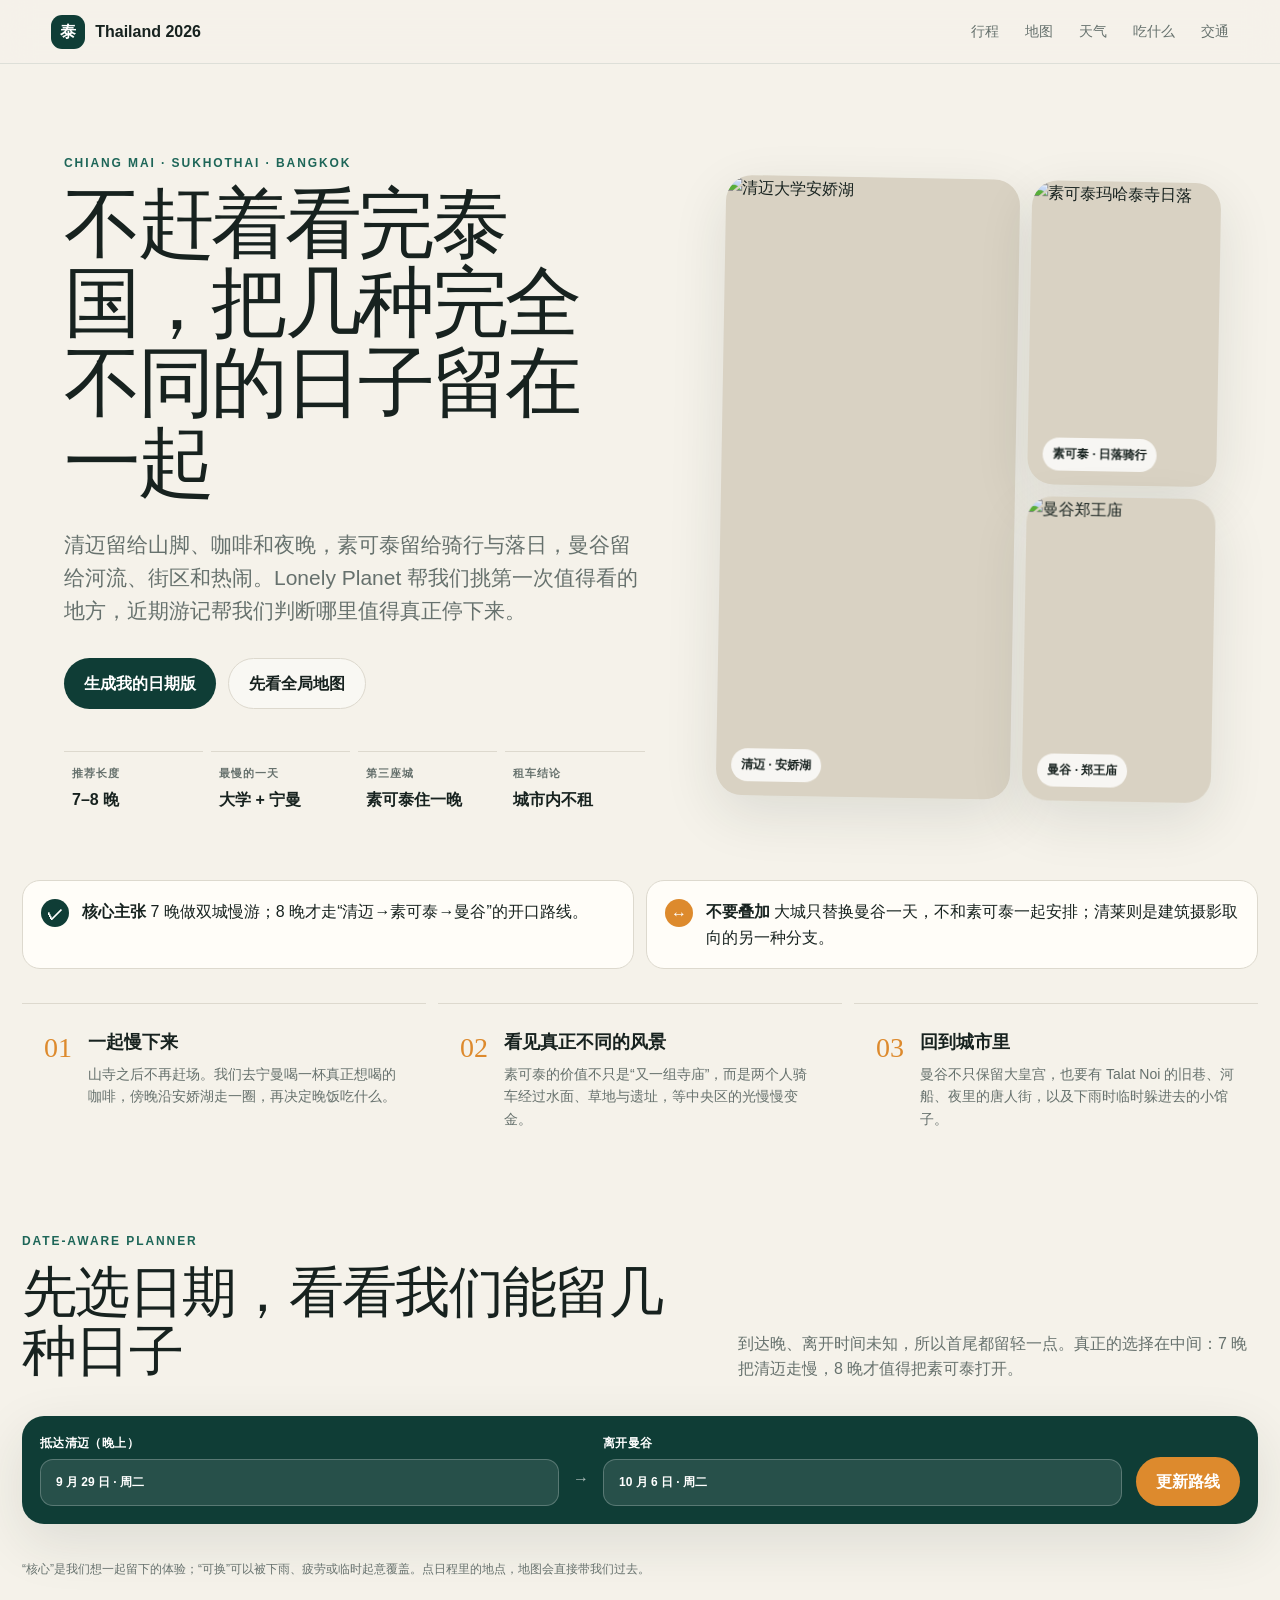
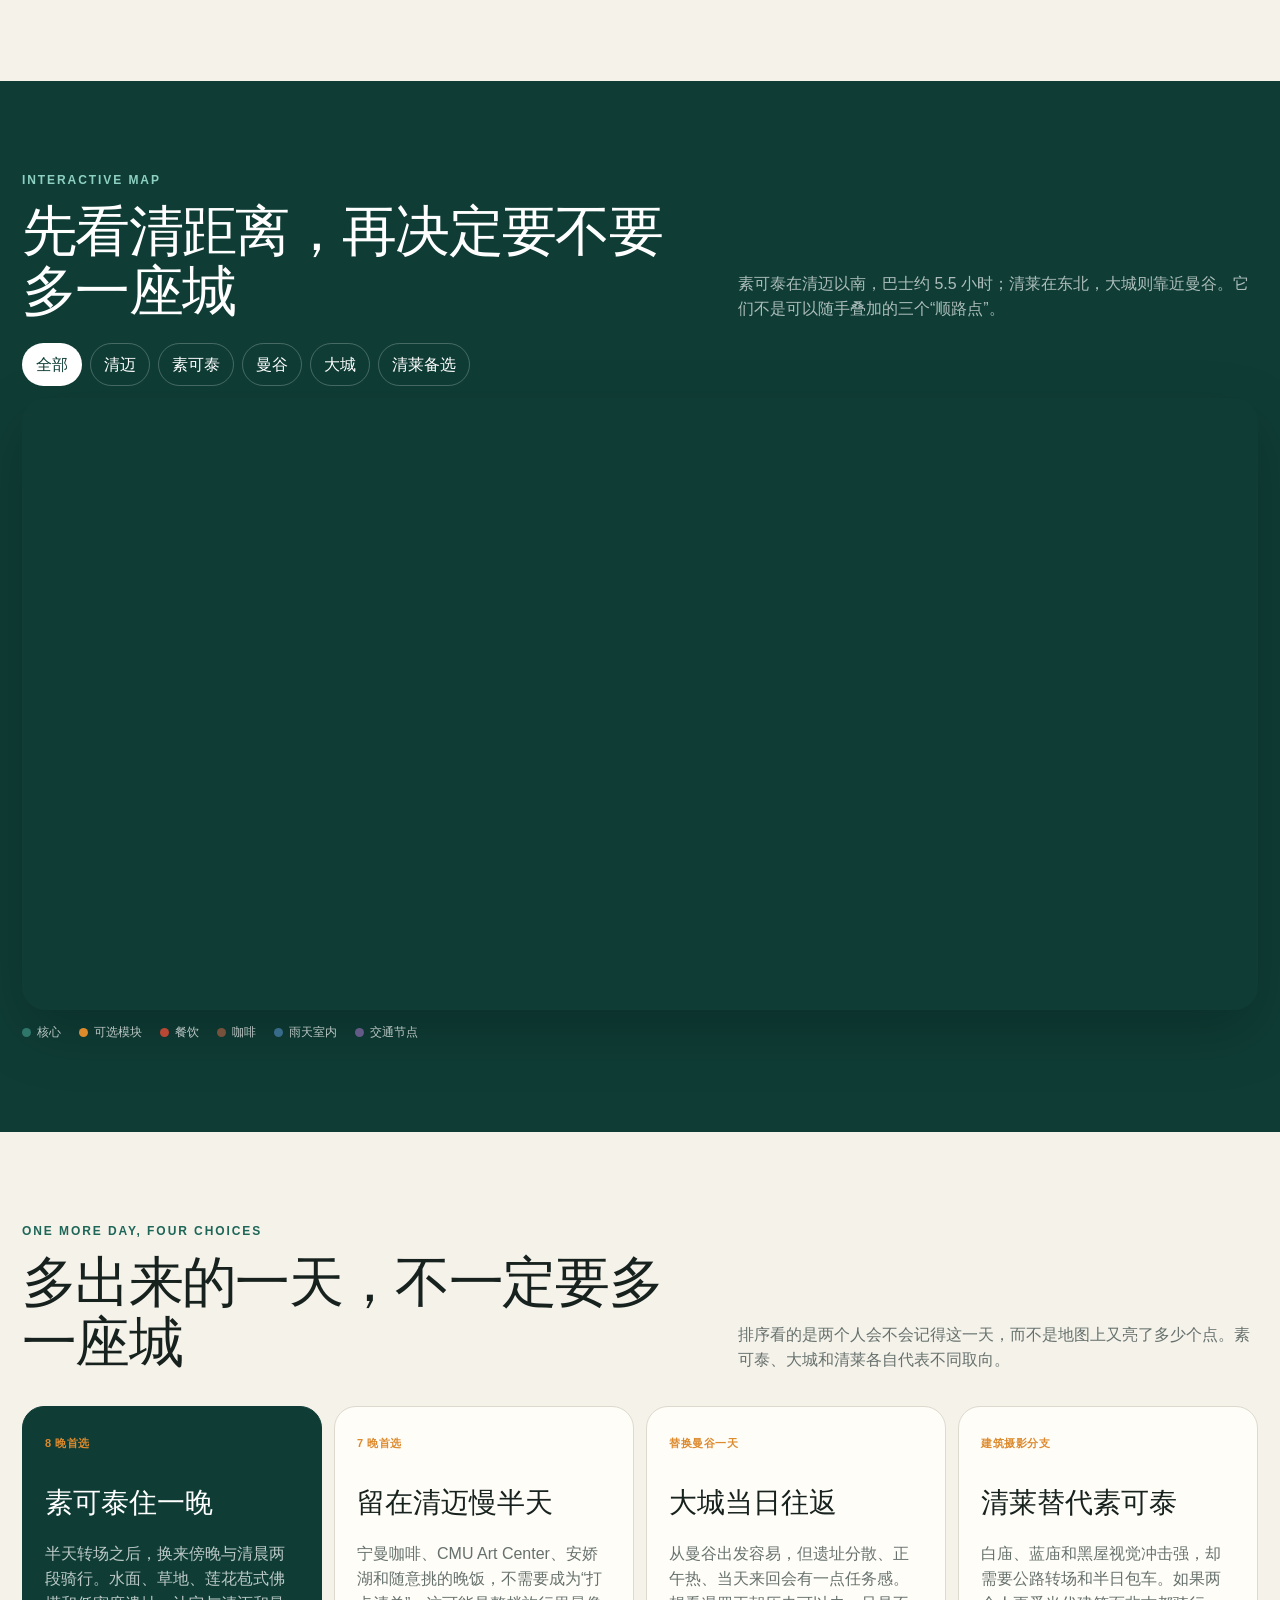
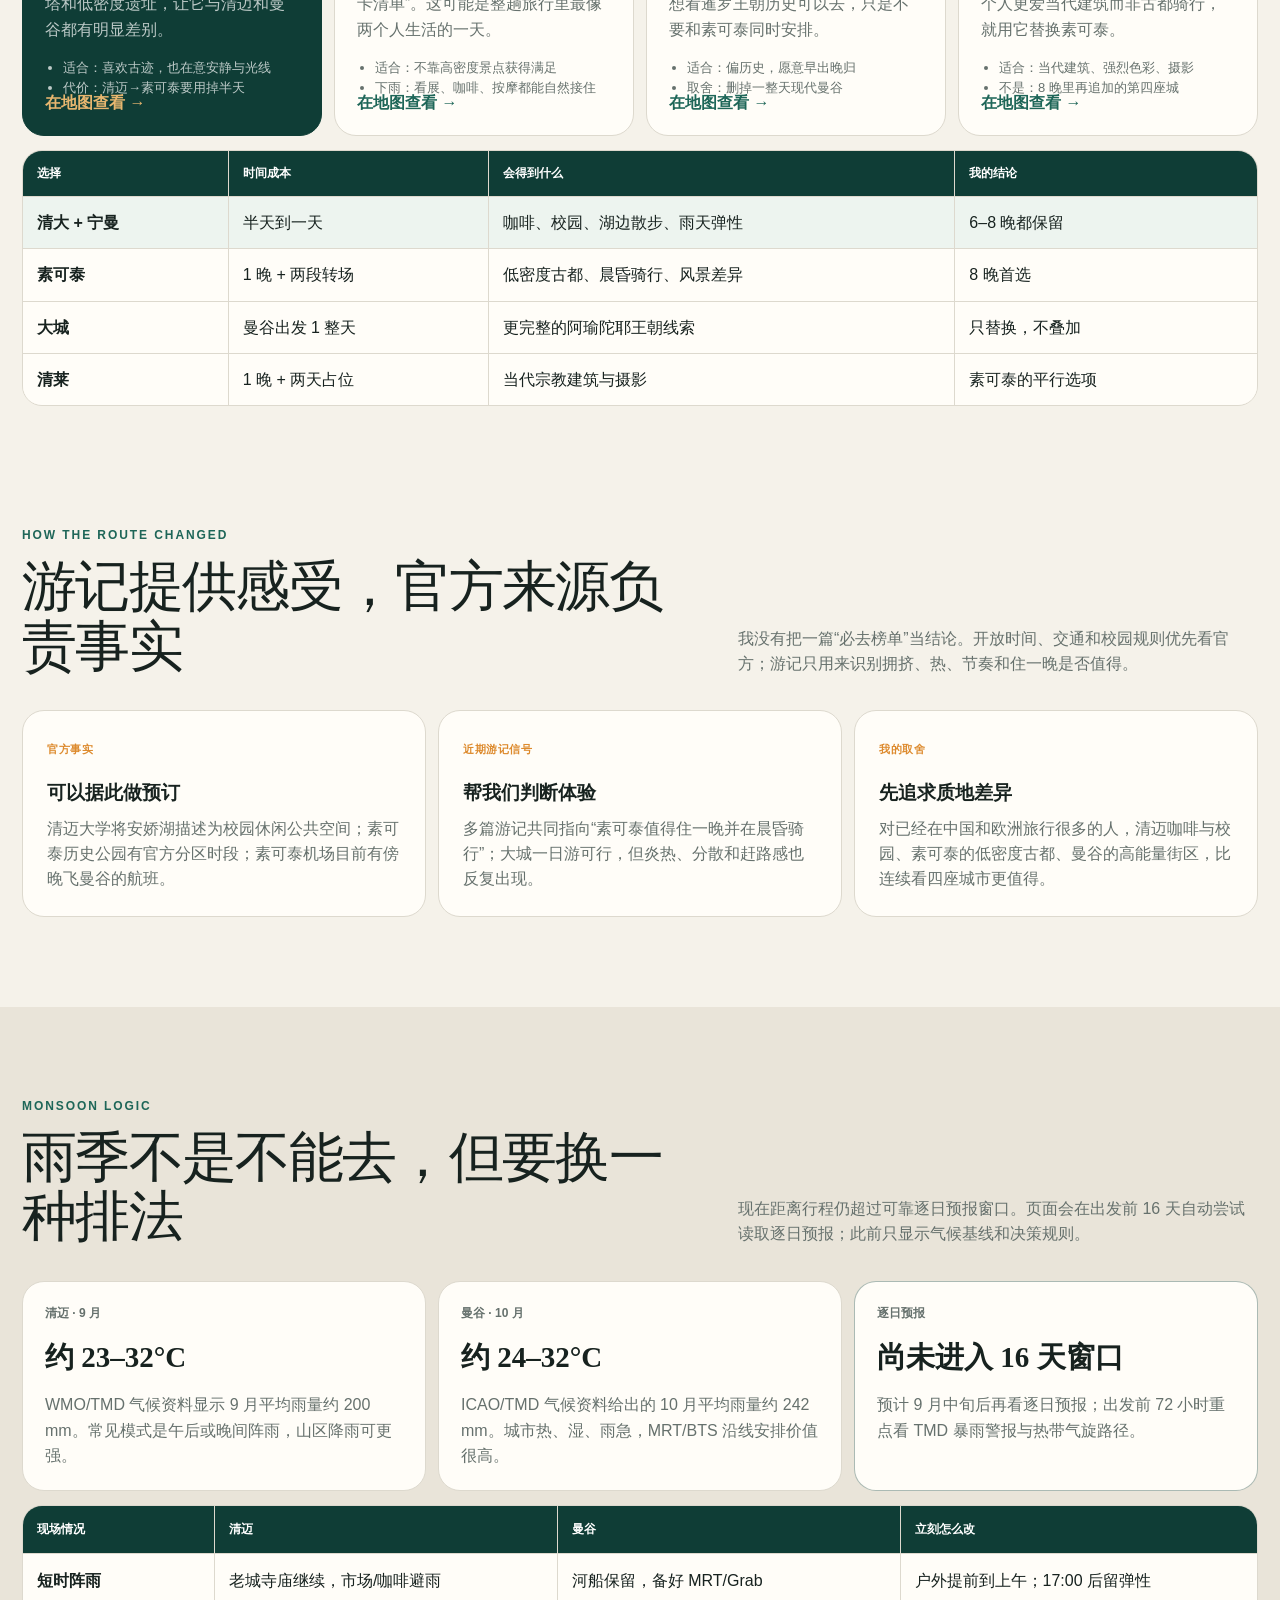
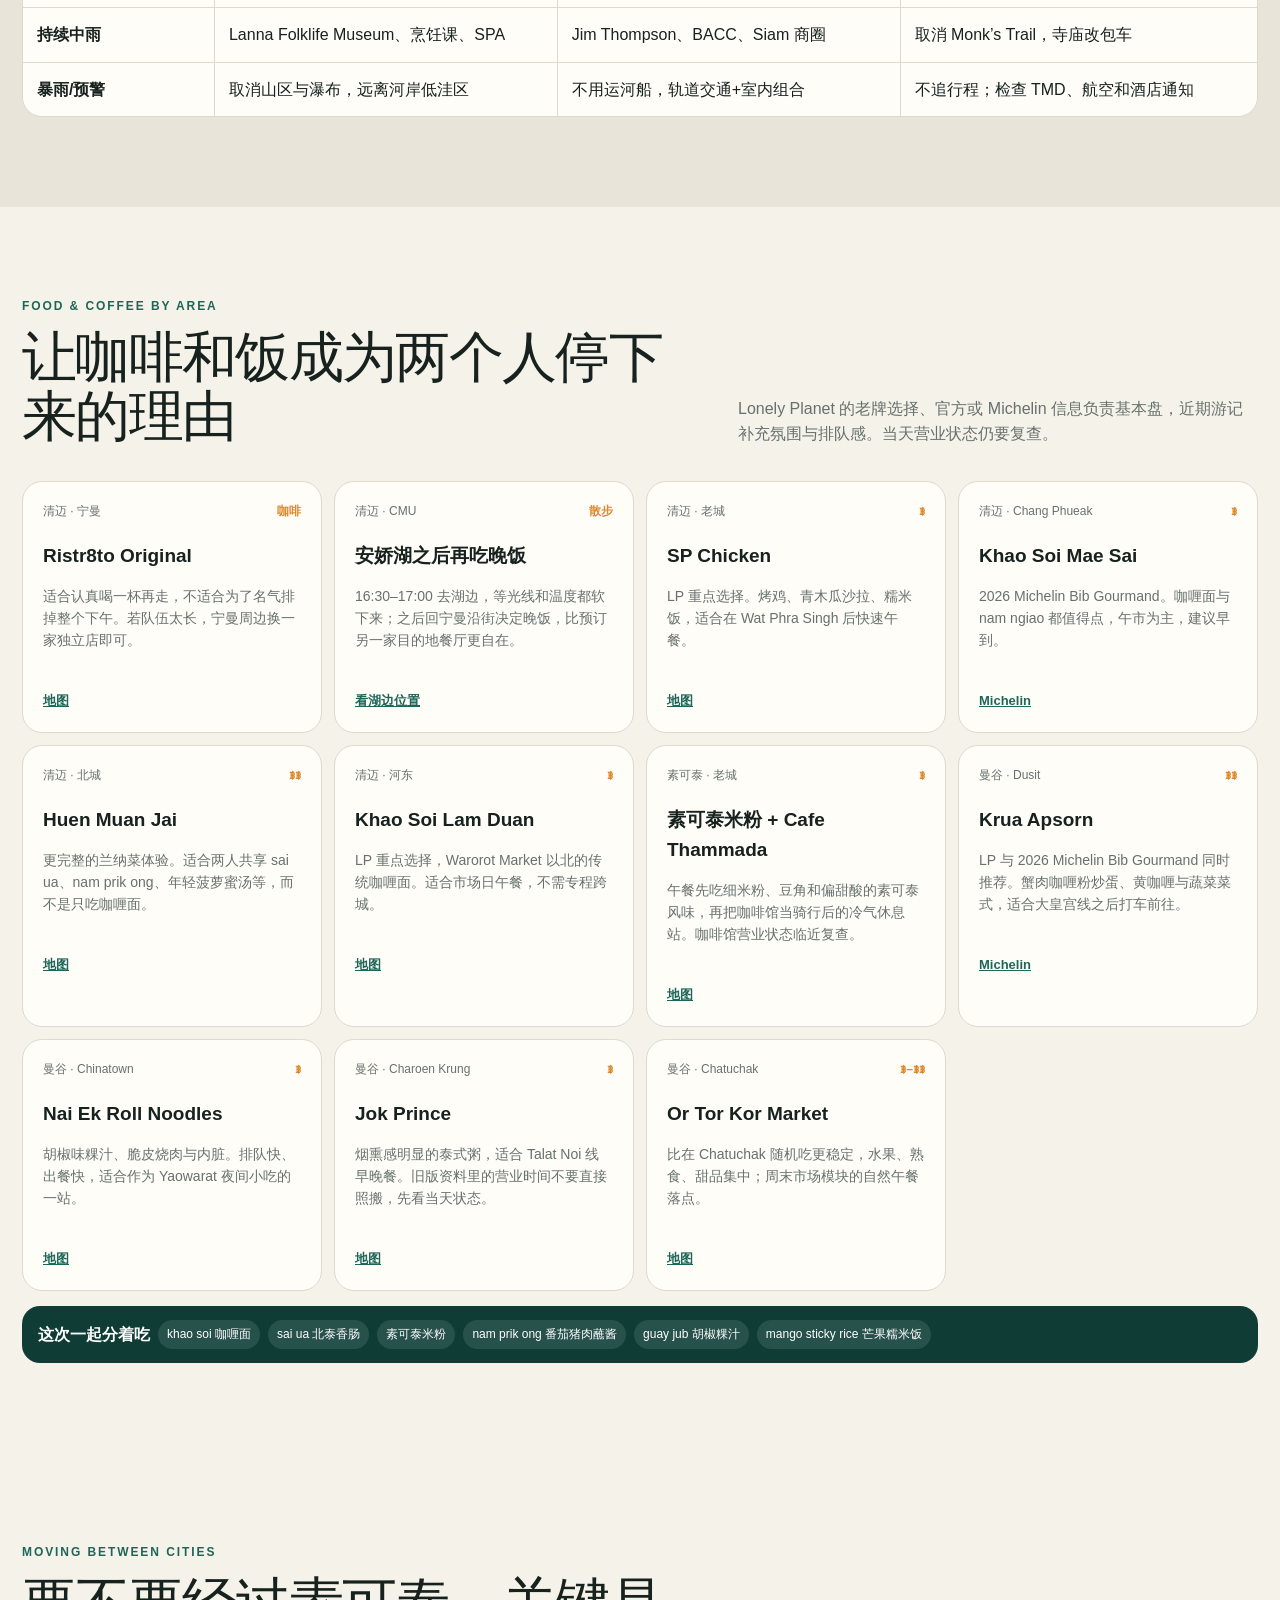
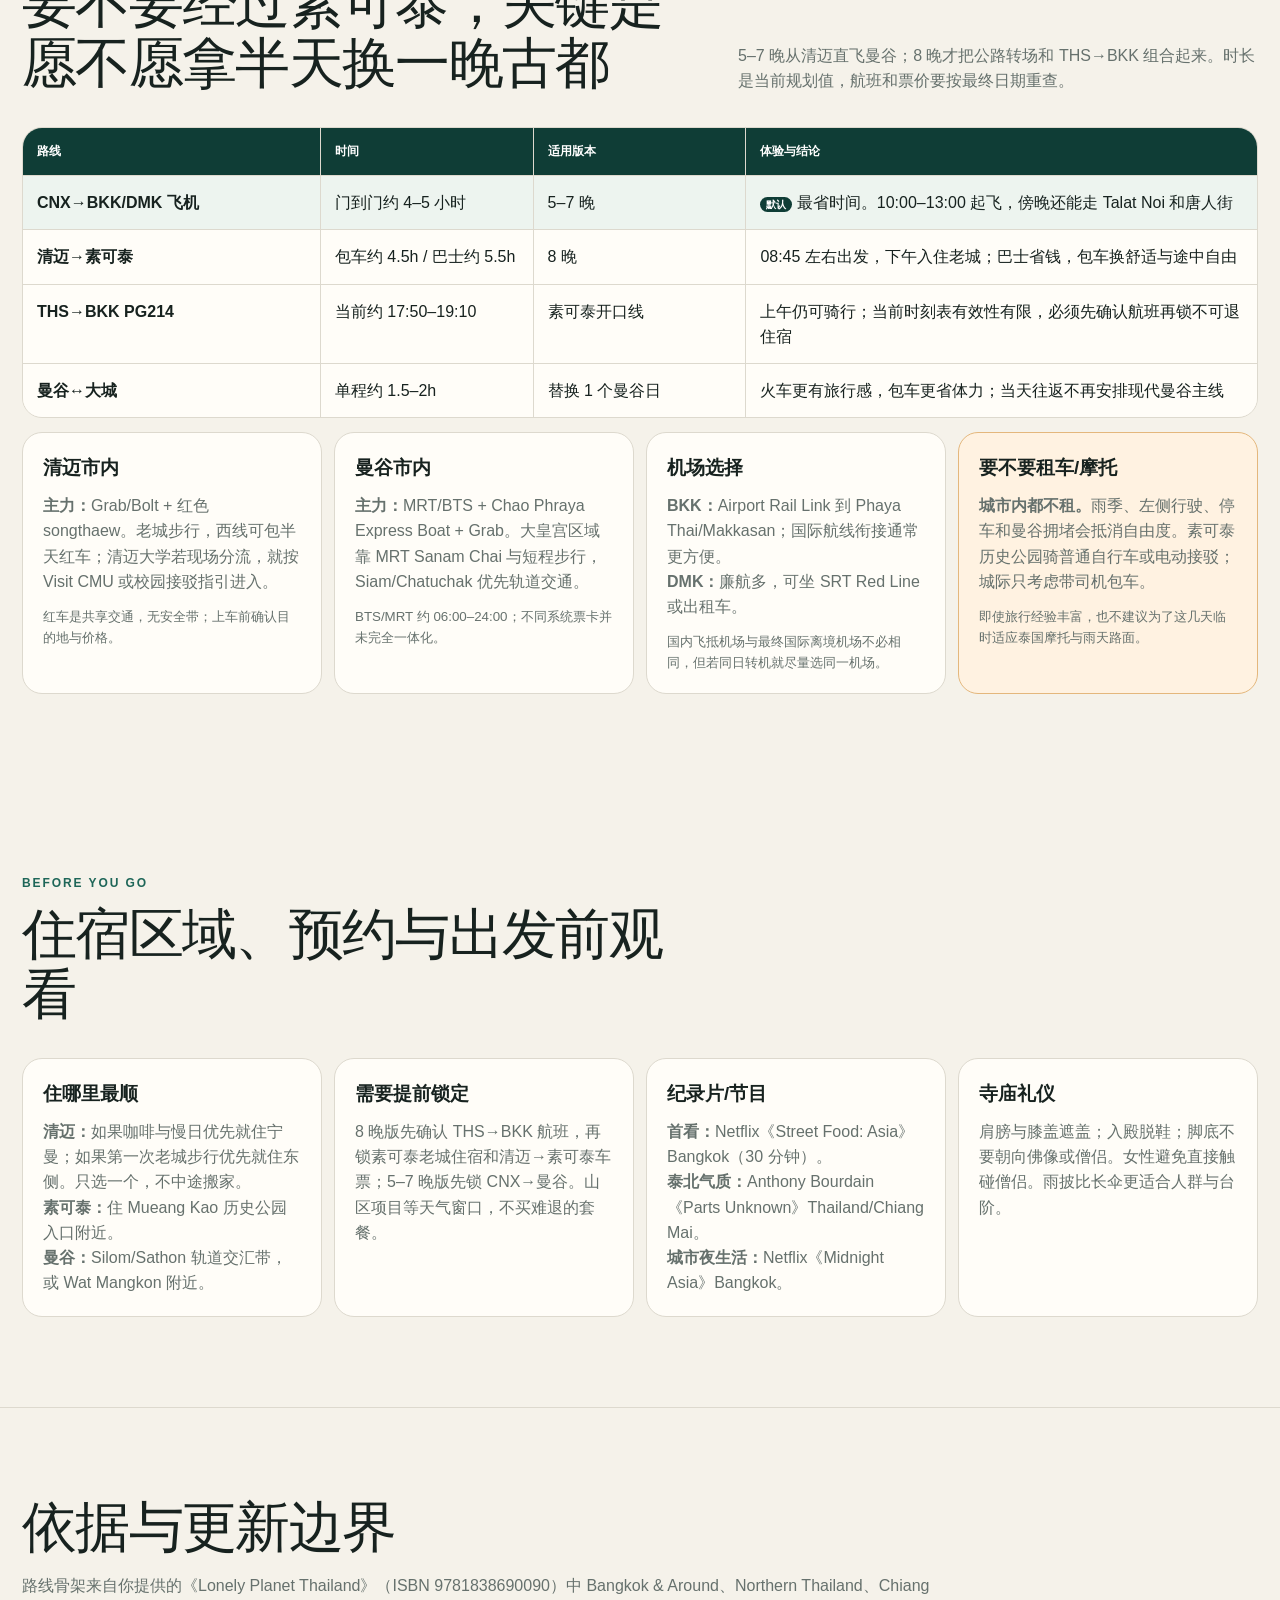
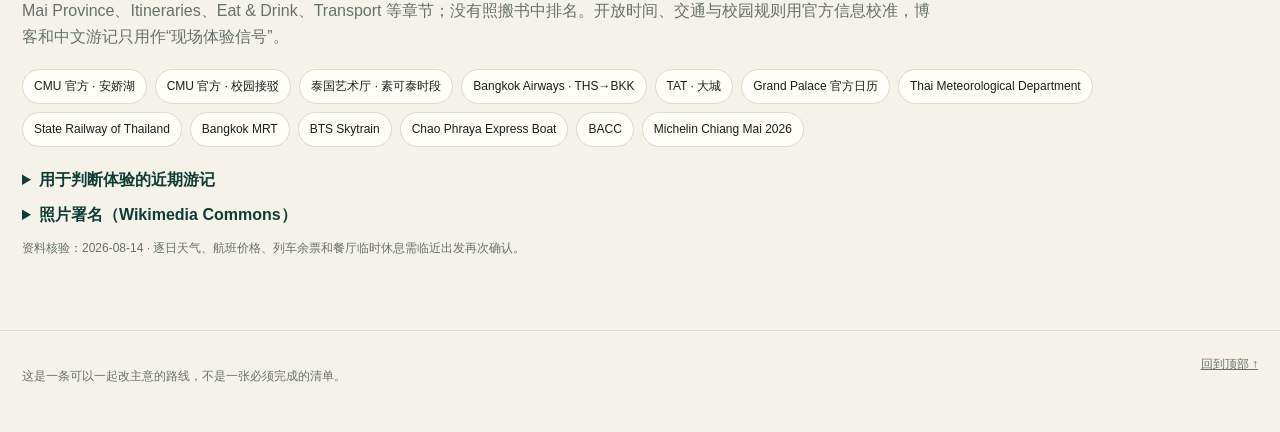
==== commit b566d646: "Bust cached trip planner assets" ====
--- a/index.html
+++ b/index.html
@@ -8,7 +8,7 @@
   <title>清迈·素可泰·曼谷｜2026 双人动态旅行地图</title>
   <link rel="preconnect" href="https://unpkg.com">
   <link rel="stylesheet" href="https://unpkg.com/leaflet@1.9.4/dist/leaflet.css">
-  <link rel="stylesheet" href="styles.css">
+  <link rel="stylesheet" href="styles.css?v=20260814b">
 </head>
 <body>
   <header class="topbar">
@@ -188,6 +188,6 @@
   <footer><p>这是一条可以一起改主意的路线，不是一张必须完成的清单。</p><a href="#top">回到顶部 ↑</a></footer>
 
   <script src="https://unpkg.com/leaflet@1.9.4/dist/leaflet.js"></script>
-  <script src="app.js"></script>
+  <script src="app.js?v=20260814b"></script>
 </body>
 </html>
--- a/styles.css
+++ b/styles.css
@@ -3,3 +3,6 @@
 @media(max-width:980px){nav{display:none}.hero{grid-template-columns:1fr}.photo-grid{height:460px}.fact-row{grid-template-columns:repeat(2,1fr)}.section-heading{grid-template-columns:1fr;gap:14px}.module-grid,.food-grid,.transport-grid,.practical-grid{grid-template-columns:repeat(2,1fr)}.planner-panel{grid-template-columns:1fr 1fr}.planner-panel .arrow{display:none}.planner-panel .button{grid-column:1/3}.climate-grid{grid-template-columns:1fr}.rain-row{grid-template-columns:.65fr 1fr 1fr}.rain-row>*:last-child{grid-column:1/4;background:#f1eee6}.rain-row.head>*:last-child{display:none}.compare-row{grid-template-columns:1fr 1fr 1fr}.compare-row>*:last-child{grid-column:1/4;background:#f1eee6}.compare-row.head>*:last-child{display:none}}
 @media(max-width:640px){.topbar{height:56px}.hero{padding-top:36px}.hero h1{font-size:42px}.photo-grid{height:340px}.decision-strip{grid-template-columns:1fr}.fact-row{margin-top:26px}.section{padding-top:64px;padding-bottom:64px}.planner-panel{grid-template-columns:1fr}.planner-panel .button{grid-column:auto}.day-card{grid-template-columns:82px 1fr}.day-date{padding:15px 11px}.day-date b{font-size:20px}.day-body{padding:15px}.day-title{align-items:flex-start}.slots{grid-template-columns:1fr}.module-grid,.food-grid,.transport-grid,.practical-grid{grid-template-columns:1fr}.module{min-height:290px}.food-grid p{min-height:auto}.rain-row,.compare-row{display:block;border-bottom:1px solid var(--line);padding:12px;background:var(--card)}.rain-row>* ,.compare-row>*{display:block;border:0!important;padding:3px}.rain-row>*:last-child,.compare-row>*:last-child{background:none;grid-column:auto}.rain-row.head,.compare-row.head{display:none}#map{min-height:500px;border-radius:16px}.photo-grid{gap:7px}.photo{border-radius:17px}footer{display:block}.hero-actions{flex-direction:column;align-items:stretch;text-align:center}}
 @media(prefers-reduced-motion:reduce){html{scroll-behavior:auto}*{transition:none!important}}
+.experience-section{max-width:1280px;margin:34px auto 0;padding:0 22px;display:grid;grid-template-columns:repeat(3,1fr);gap:12px}.experience-section article{display:flex;gap:16px;padding:22px;border-top:1px solid var(--line)}.experience-section article>span{font-family:Georgia,serif;font-size:28px;color:var(--saffron)}.experience-section h3{margin:2px 0 7px;font-size:18px}.experience-section p{margin:0;color:var(--muted);font-size:14px}.dot.drink{background:#76513b}.dot.transport{background:#645a87}.choice-table{margin-top:14px;border:1px solid var(--line);border-radius:20px;overflow:hidden}.choice-row{display:grid;grid-template-columns:.75fr .95fr 1.7fr 1.1fr;background:var(--card)}.choice-row>*{padding:13px 14px;border-right:1px solid var(--line);border-bottom:1px solid var(--line)}.choice-row>*:last-child{border-right:0}.choice-row:last-child>*{border-bottom:0}.choice-row.head{background:var(--green);color:#fff;font-size:12px;font-weight:800}.choice-row.best{background:#edf4ef}.signals-section{padding-top:30px}.signal-grid{display:grid;grid-template-columns:repeat(3,1fr);gap:12px}.signal-grid article{padding:24px;border-radius:var(--radius);border:1px solid var(--line);background:var(--card)}.signal-grid span{font-size:11px;font-weight:850;color:var(--saffron);letter-spacing:.05em}.signal-grid h3{margin:18px 0 8px}.signal-grid p{margin:0;color:var(--muted)}.food-grid a,.card-link{color:var(--green2);font-weight:750;font-size:13px}.card-link{border:0;background:none;padding:0;cursor:pointer;text-decoration:underline}.sources-section details{max-width:900px;margin-top:10px}.sources-section details a{color:var(--green2)}
+@media(max-width:980px){.experience-section,.signal-grid{grid-template-columns:1fr}.experience-section article{padding:16px 4px}.choice-row{grid-template-columns:1fr 1fr 1.4fr}.choice-row>*:last-child{grid-column:1/4;background:#f1eee6}.choice-row.head>*:last-child{display:none}}
+@media(max-width:640px){.experience-section{margin-top:16px}.choice-row{display:block;border-bottom:1px solid var(--line);padding:12px;background:var(--card)}.choice-row>*{display:block;border:0!important;padding:3px}.choice-row>*:last-child{background:none;grid-column:auto}.choice-row.head{display:none}}
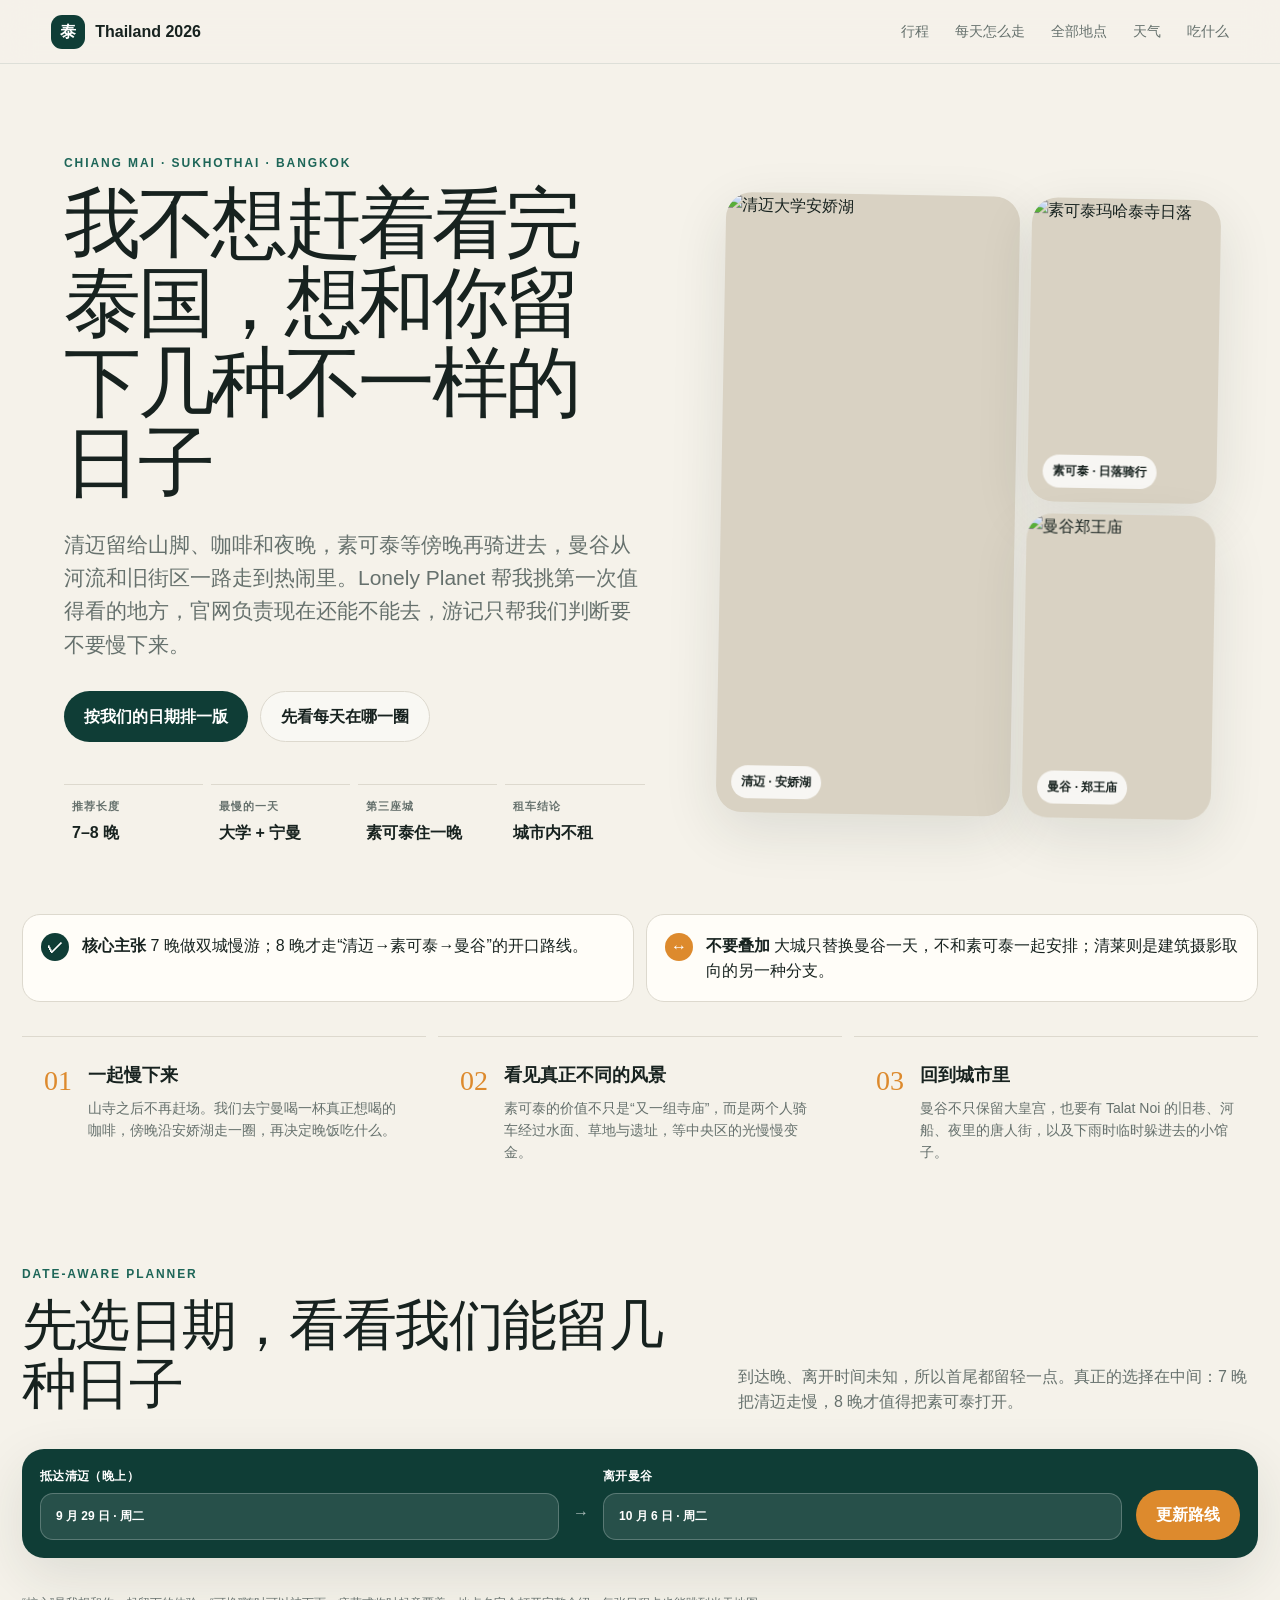
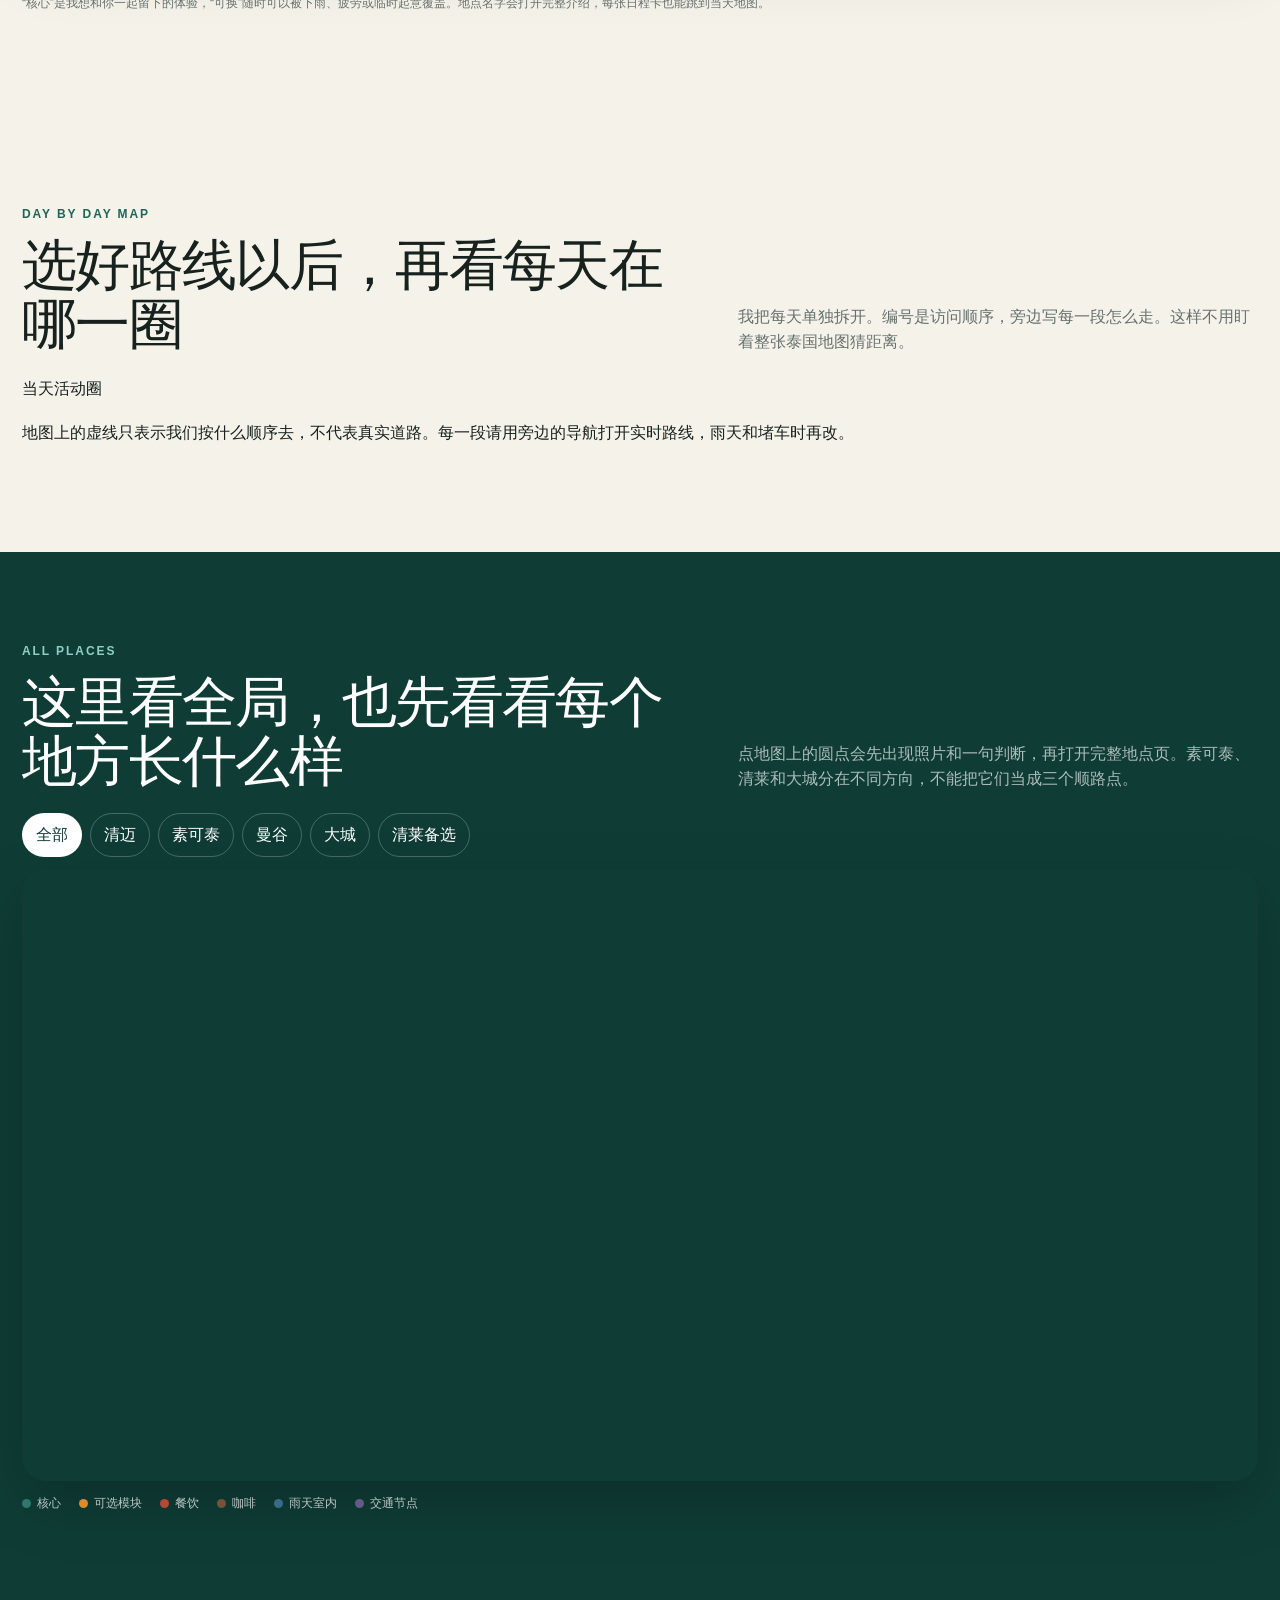
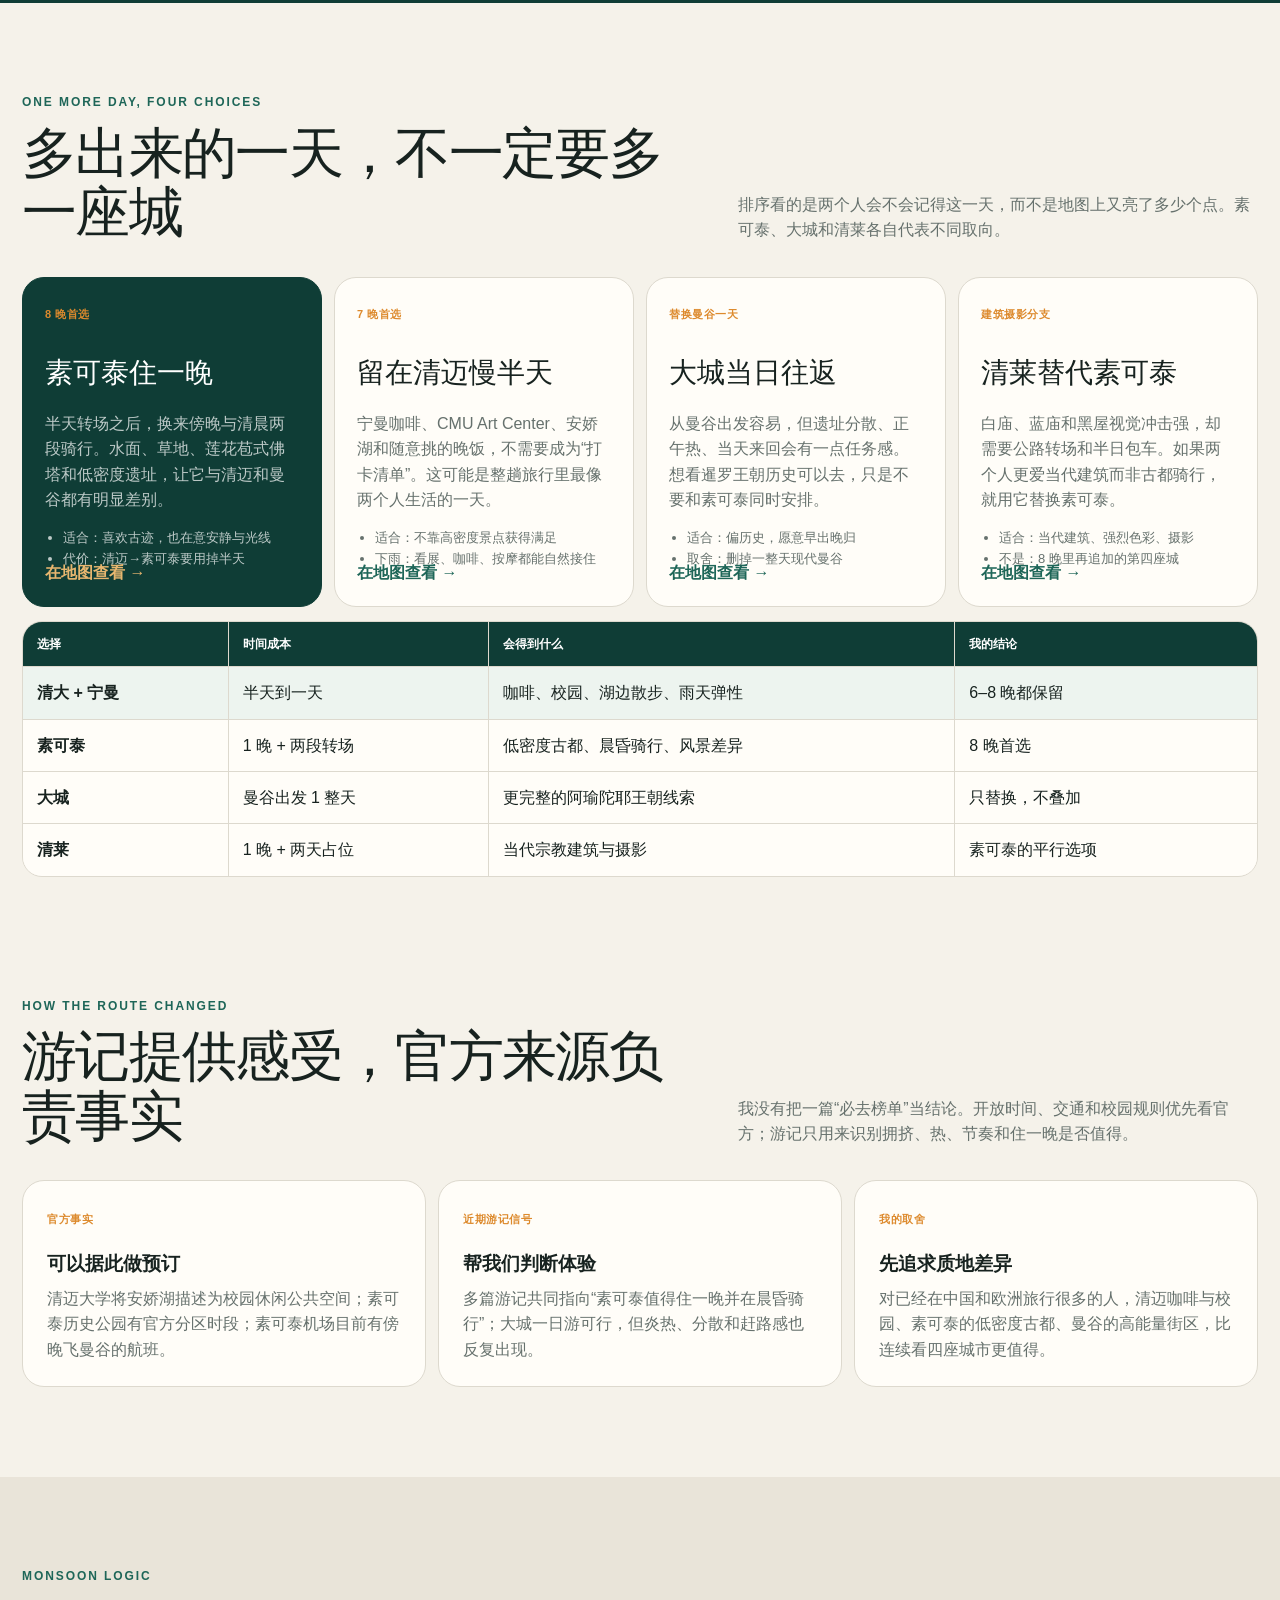
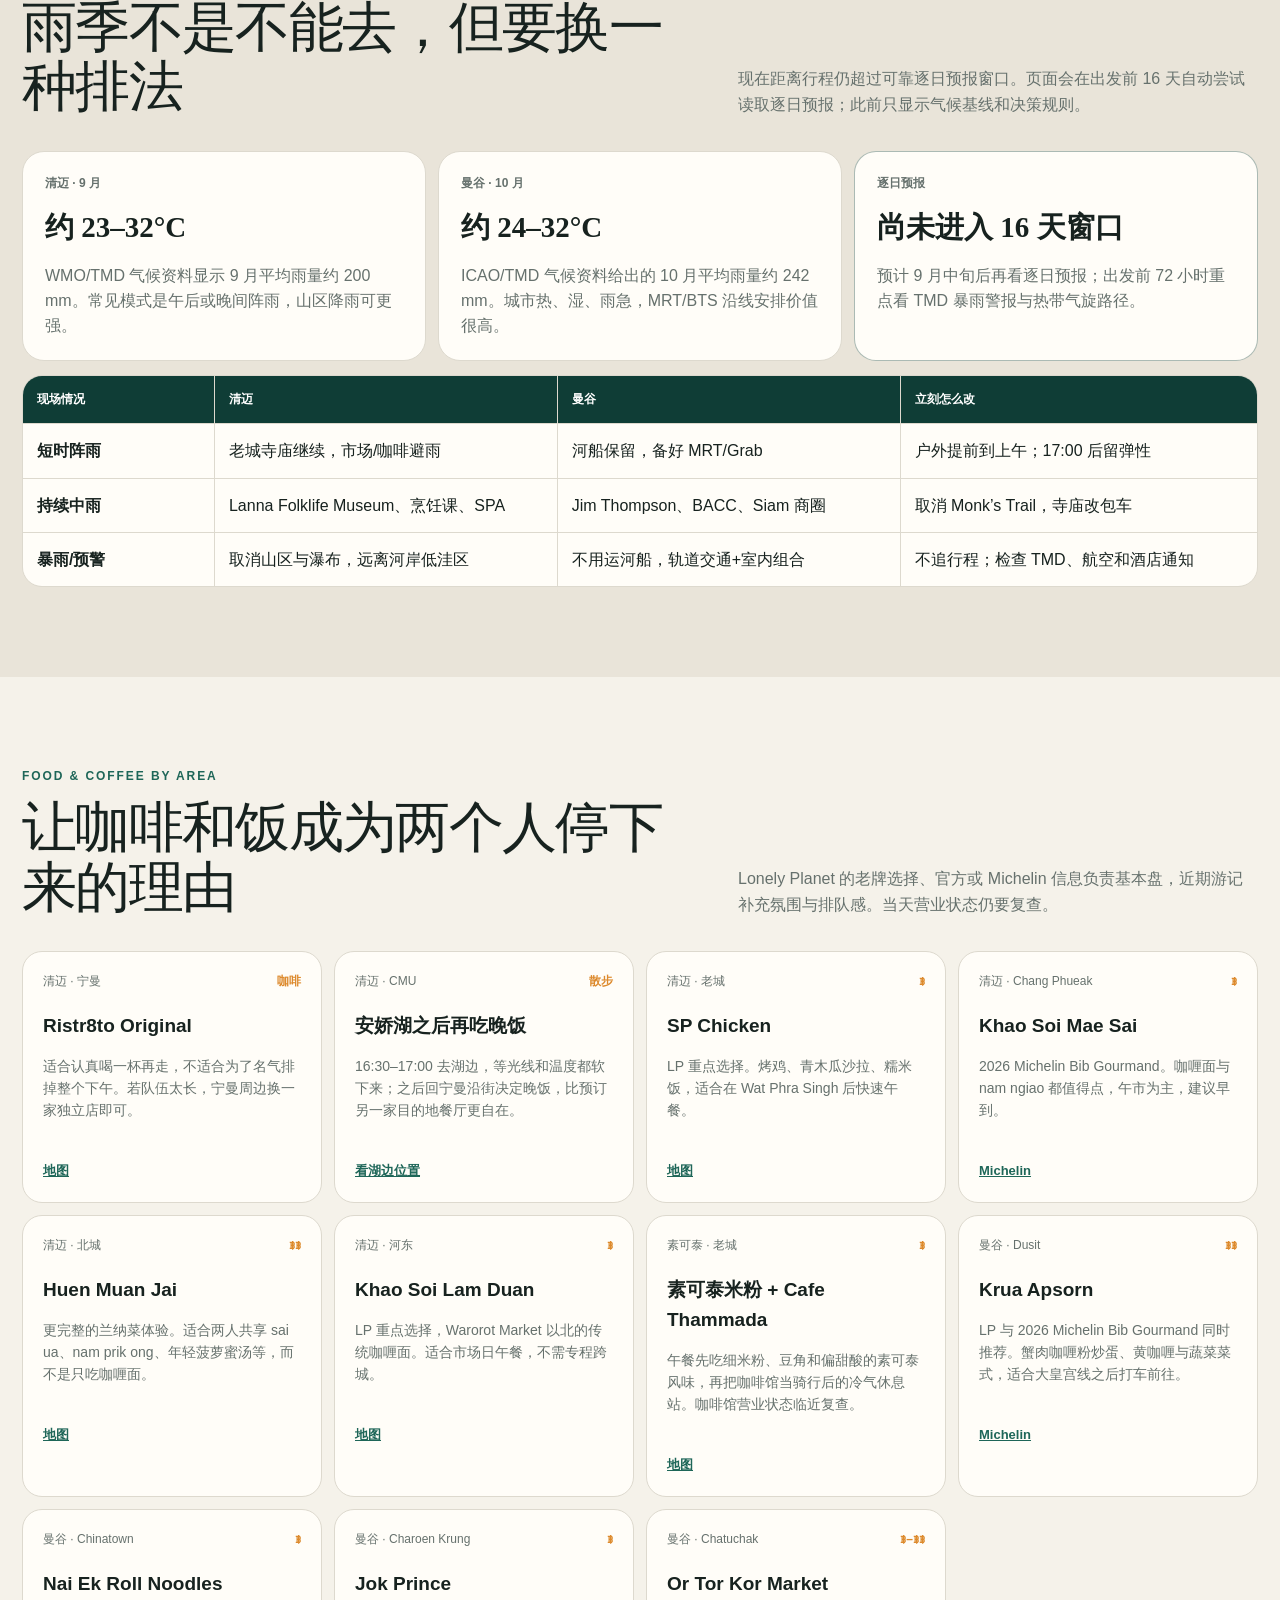
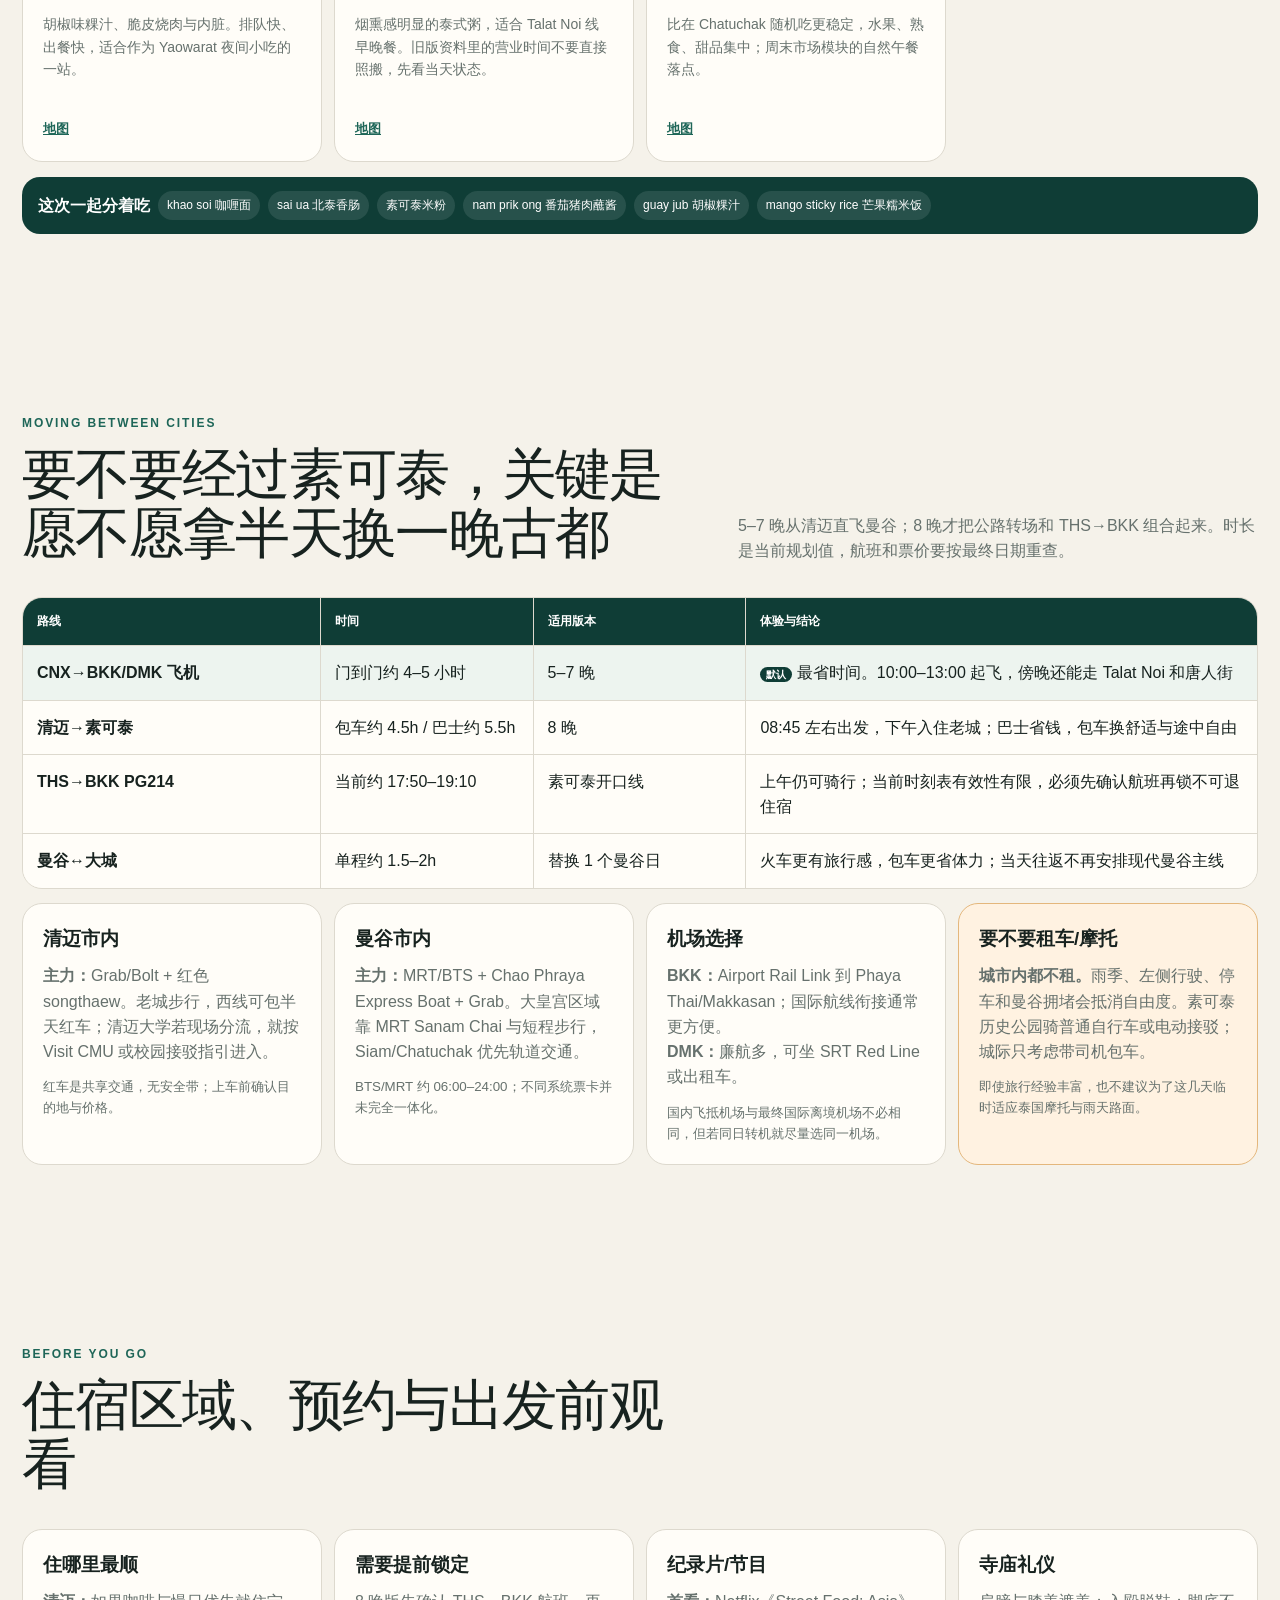
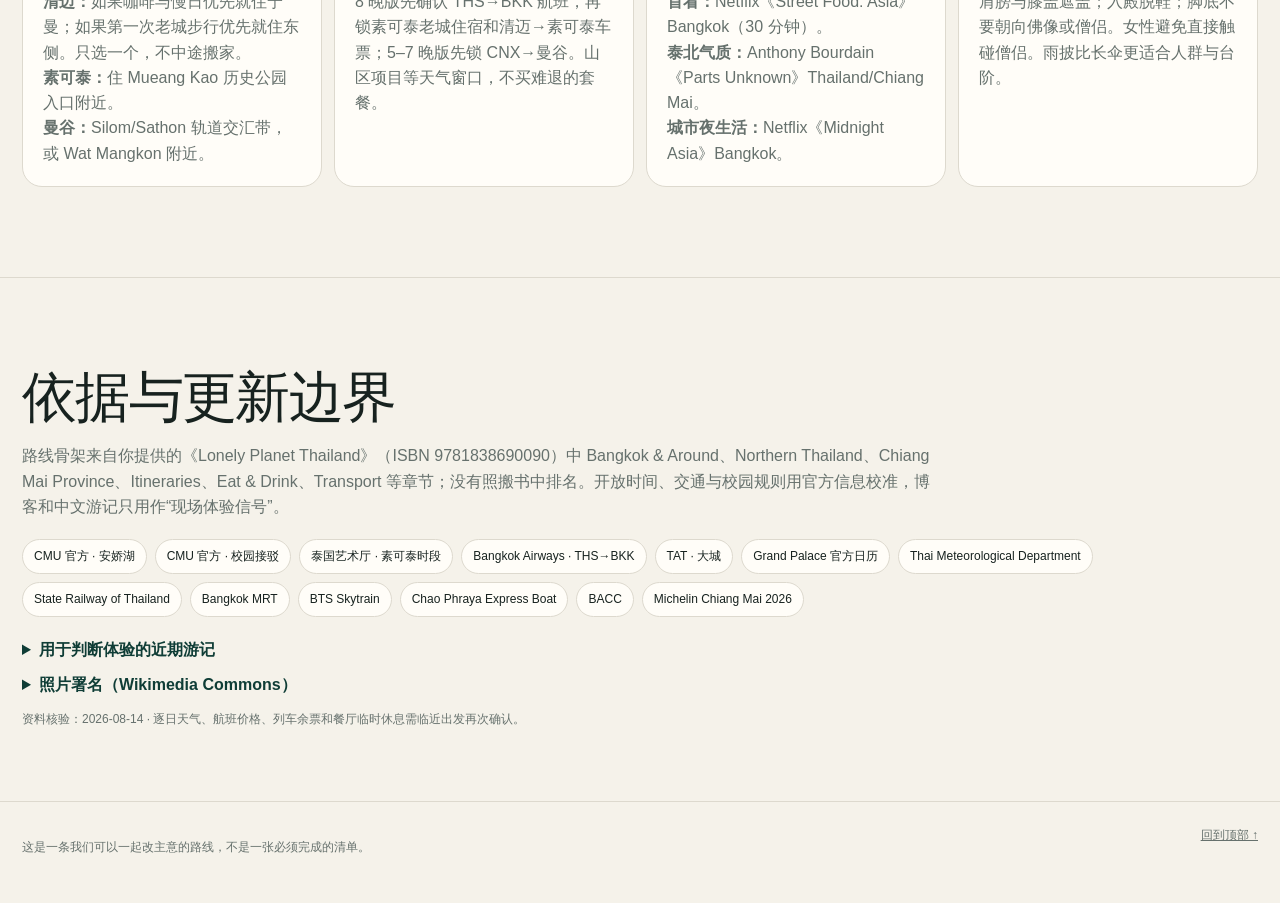
==== commit 76941276: "Add daily route map and place detail drawer" ====
--- a/index.html
+++ b/index.html
@@ -8,13 +8,13 @@
   <title>清迈·素可泰·曼谷｜2026 双人动态旅行地图</title>
   <link rel="preconnect" href="https://unpkg.com">
   <link rel="stylesheet" href="https://unpkg.com/leaflet@1.9.4/dist/leaflet.css">
-  <link rel="stylesheet" href="styles.css?v=20260814b">
+  <link rel="stylesheet" href="styles.css?v=20260814c">
 </head>
 <body>
   <header class="topbar">
     <a class="brand" href="#top" aria-label="返回顶部"><span>泰</span> Thailand 2026</a>
     <nav aria-label="页面导航">
-      <a href="#planner">行程</a><a href="#map-section">地图</a><a href="#weather">天气</a><a href="#food">吃什么</a><a href="#transport">交通</a>
+      <a href="#planner">行程</a><a href="#day-map-shell">每天怎么走</a><a href="#map-section">全部地点</a><a href="#weather">天气</a><a href="#food">吃什么</a>
     </nav>
   </header>
 
@@ -22,9 +22,9 @@
     <section class="hero">
       <div class="hero-copy">
         <p class="eyebrow">CHIANG MAI · SUKHOTHAI · BANGKOK</p>
-        <h1>不赶着看完泰国，把几种完全不同的日子留在一起</h1>
-        <p class="lead">清迈留给山脚、咖啡和夜晚，素可泰留给骑行与落日，曼谷留给河流、街区和热闹。Lonely Planet 帮我们挑第一次值得看的地方，近期游记帮我们判断哪里值得真正停下来。</p>
-        <div class="hero-actions"><a class="button primary" href="#planner">生成我的日期版</a><a class="button ghost" href="#map-section">先看全局地图</a></div>
+        <h1>我不想赶着看完泰国，想和你留下几种不一样的日子</h1>
+        <p class="lead">清迈留给山脚、咖啡和夜晚，素可泰等傍晚再骑进去，曼谷从河流和旧街区一路走到热闹里。Lonely Planet 帮我挑第一次值得看的地方，官网负责现在还能不能去，游记只帮我们判断要不要慢下来。</p>
+        <div class="hero-actions"><a class="button primary" href="#planner">按我们的日期排一版</a><a class="button ghost" href="#day-map-shell">先看每天在哪一圈</a></div>
         <div class="fact-row">
           <div><b>推荐长度</b><span>7–8 晚</span></div><div><b>最慢的一天</b><span>大学 + 宁曼</span></div><div><b>第三座城</b><span>素可泰住一晚</span></div><div><b>租车结论</b><span>城市内不租</span></div>
         </div>
@@ -60,18 +60,37 @@
       </div>
       <div id="planSummary" class="plan-summary" aria-live="polite"></div>
       <div id="timeline" class="timeline"></div>
-      <p class="microcopy">“核心”是我们想一起留下的体验；“可换”可以被下雨、疲劳或临时起意覆盖。点日程里的地点，地图会直接带我们过去。</p>
+      <p class="microcopy">“核心”是我想和你一起留下的体验，“可换”随时可以被下雨、疲劳或临时起意覆盖。地点名字会打开完整介绍，每张日程卡也能跳到当天地图。</p>
+    </section>
+
+    <section id="day-map-shell" class="section day-map-section">
+      <div class="section-heading compact">
+        <div><p class="eyebrow">DAY BY DAY MAP</p><h2>选好路线以后，再看每天在哪一圈</h2></div>
+        <p>我把每天单独拆开。编号是访问顺序，旁边写每一段怎么走。这样不用盯着整张泰国地图猜距离。</p>
+      </div>
+      <div id="dayTabs" class="day-tabs" aria-label="选择某一天"></div>
+      <div class="day-map-grid">
+        <div class="day-map-canvas-wrap">
+          <div class="day-map-heading"><span>当天活动圈</span><h3 id="dayMapTitle"></h3><p id="dayMapIntro"></p></div>
+          <div id="dayMap" aria-label="当天路线地图"></div>
+        </div>
+        <aside class="day-route-panel">
+          <div id="dayRouteStats" class="day-route-stats"></div>
+          <ol id="dayRouteList" class="day-route-list"></ol>
+          <p class="route-disclaimer">地图上的虚线只表示我们按什么顺序去，不代表真实道路。每一段请用旁边的导航打开实时路线，雨天和堵车时再改。</p>
+        </aside>
+      </div>
     </section>
 
     <section id="map-section" class="section map-section">
       <div class="section-heading compact">
-        <div><p class="eyebrow">INTERACTIVE MAP</p><h2>先看清距离，再决定要不要多一座城</h2></div>
-        <p>素可泰在清迈以南，巴士约 5.5 小时；清莱在东北，大城则靠近曼谷。它们不是可以随手叠加的三个“顺路点”。</p>
+        <div><p class="eyebrow">ALL PLACES</p><h2>这里看全局，也先看看每个地方长什么样</h2></div>
+        <p>点地图上的圆点会先出现照片和一句判断，再打开完整地点页。素可泰、清莱和大城分在不同方向，不能把它们当成三个顺路点。</p>
       </div>
       <div class="map-toolbar" id="mapToolbar" role="group" aria-label="地图筛选">
         <button class="chip active" data-city="all">全部</button><button class="chip" data-city="chiangmai">清迈</button><button class="chip" data-city="sukhothai">素可泰</button><button class="chip" data-city="bangkok">曼谷</button><button class="chip" data-city="ayutthaya">大城</button><button class="chip" data-city="chiangrai">清莱备选</button>
       </div>
-      <div id="map" aria-label="泰国行程交互地图"></div>
+      <div id="map" aria-label="泰国行程全部地点地图"></div>
       <div class="map-legend"><span><i class="dot core"></i>核心</span><span><i class="dot optional"></i>可选模块</span><span><i class="dot food"></i>餐饮</span><span><i class="dot drink"></i>咖啡</span><span><i class="dot indoor"></i>雨天室内</span><span><i class="dot transport"></i>交通节点</span></div>
     </section>
 
@@ -185,9 +204,17 @@
     </section>
   </main>
 
-  <footer><p>这是一条可以一起改主意的路线，不是一张必须完成的清单。</p><a href="#top">回到顶部 ↑</a></footer>
+  <aside id="placeDrawer" class="place-drawer" hidden aria-label="地点完整介绍">
+    <button class="drawer-backdrop" aria-label="关闭地点介绍"></button>
+    <div class="drawer-panel" role="dialog" aria-modal="true">
+      <button class="drawer-close" type="button" aria-label="关闭">×</button>
+      <div id="placeDrawerContent" class="place-detail"></div>
+    </div>
+  </aside>
+
+  <footer><p>这是一条我们可以一起改主意的路线，不是一张必须完成的清单。</p><a href="#top">回到顶部 ↑</a></footer>
 
   <script src="https://unpkg.com/leaflet@1.9.4/dist/leaflet.js"></script>
-  <script src="app.js?v=20260814b"></script>
+  <script src="app.js?v=20260814c"></script>
 </body>
 </html>
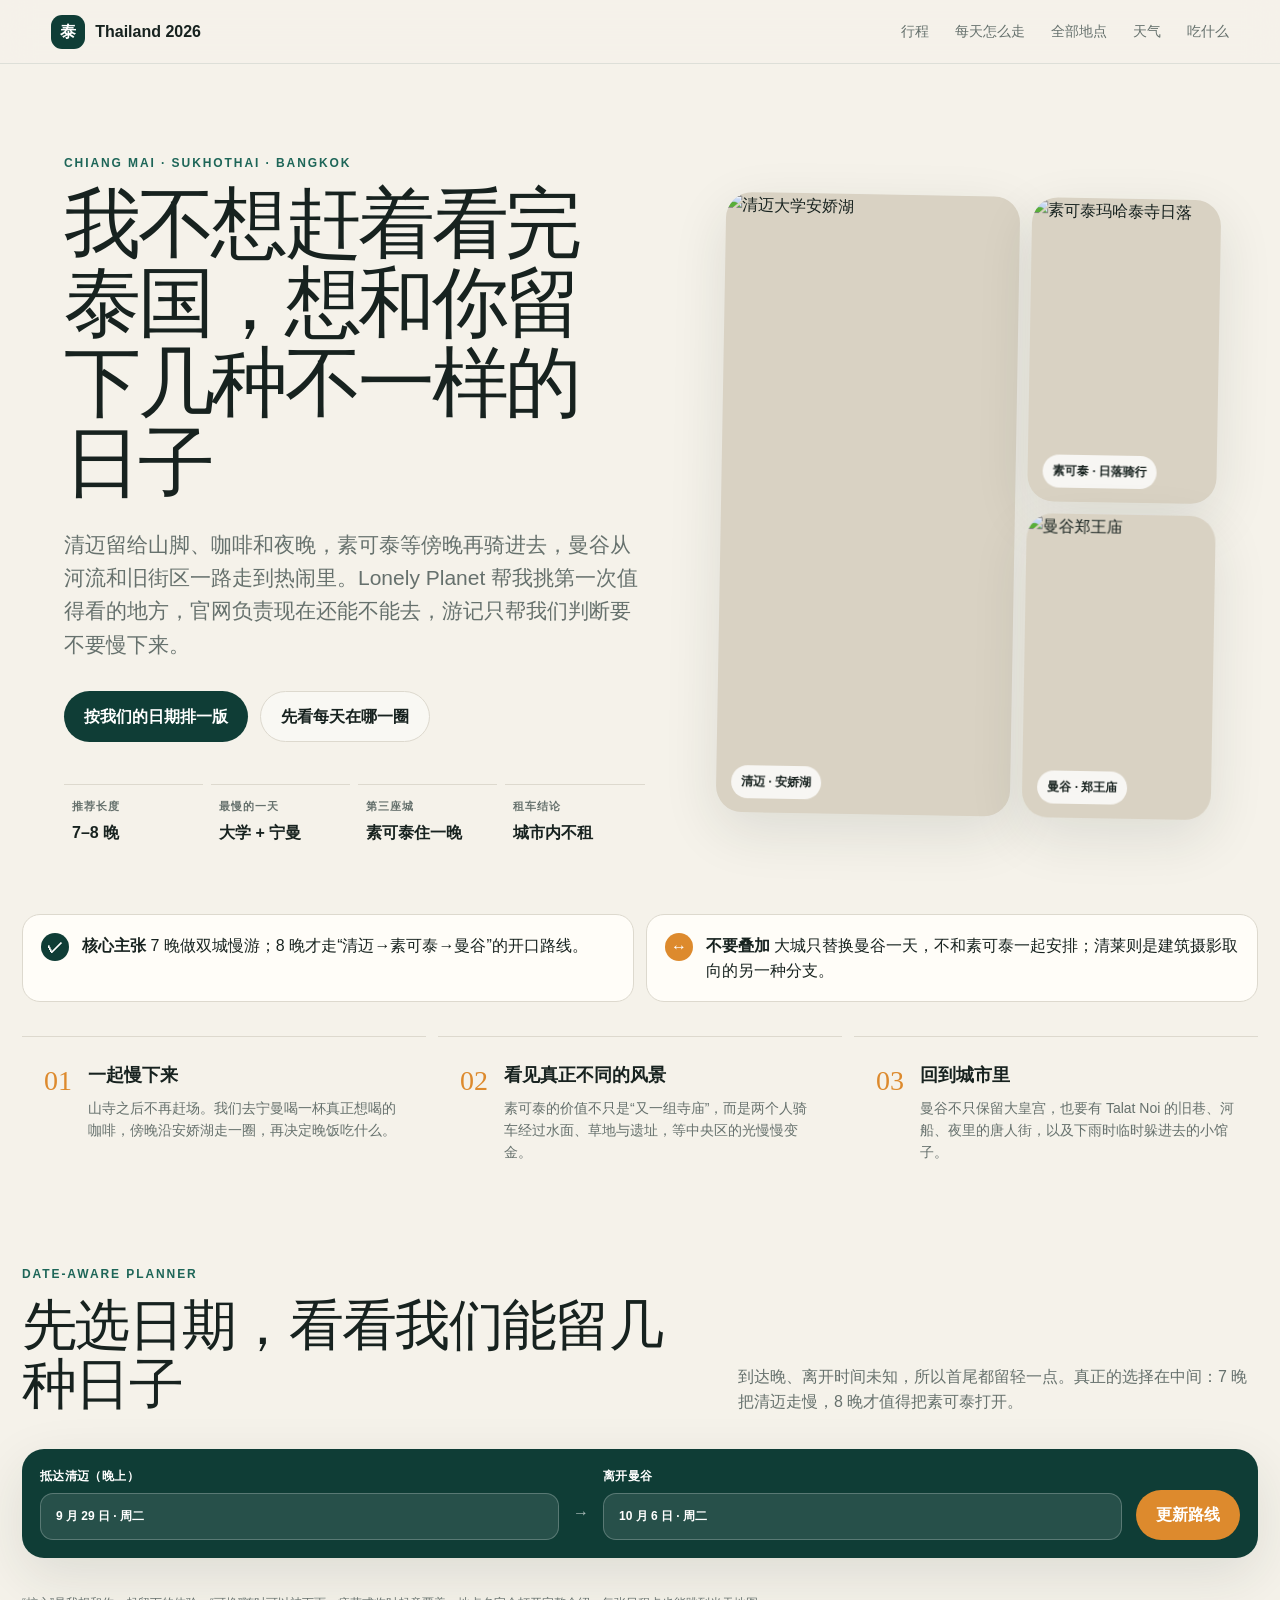
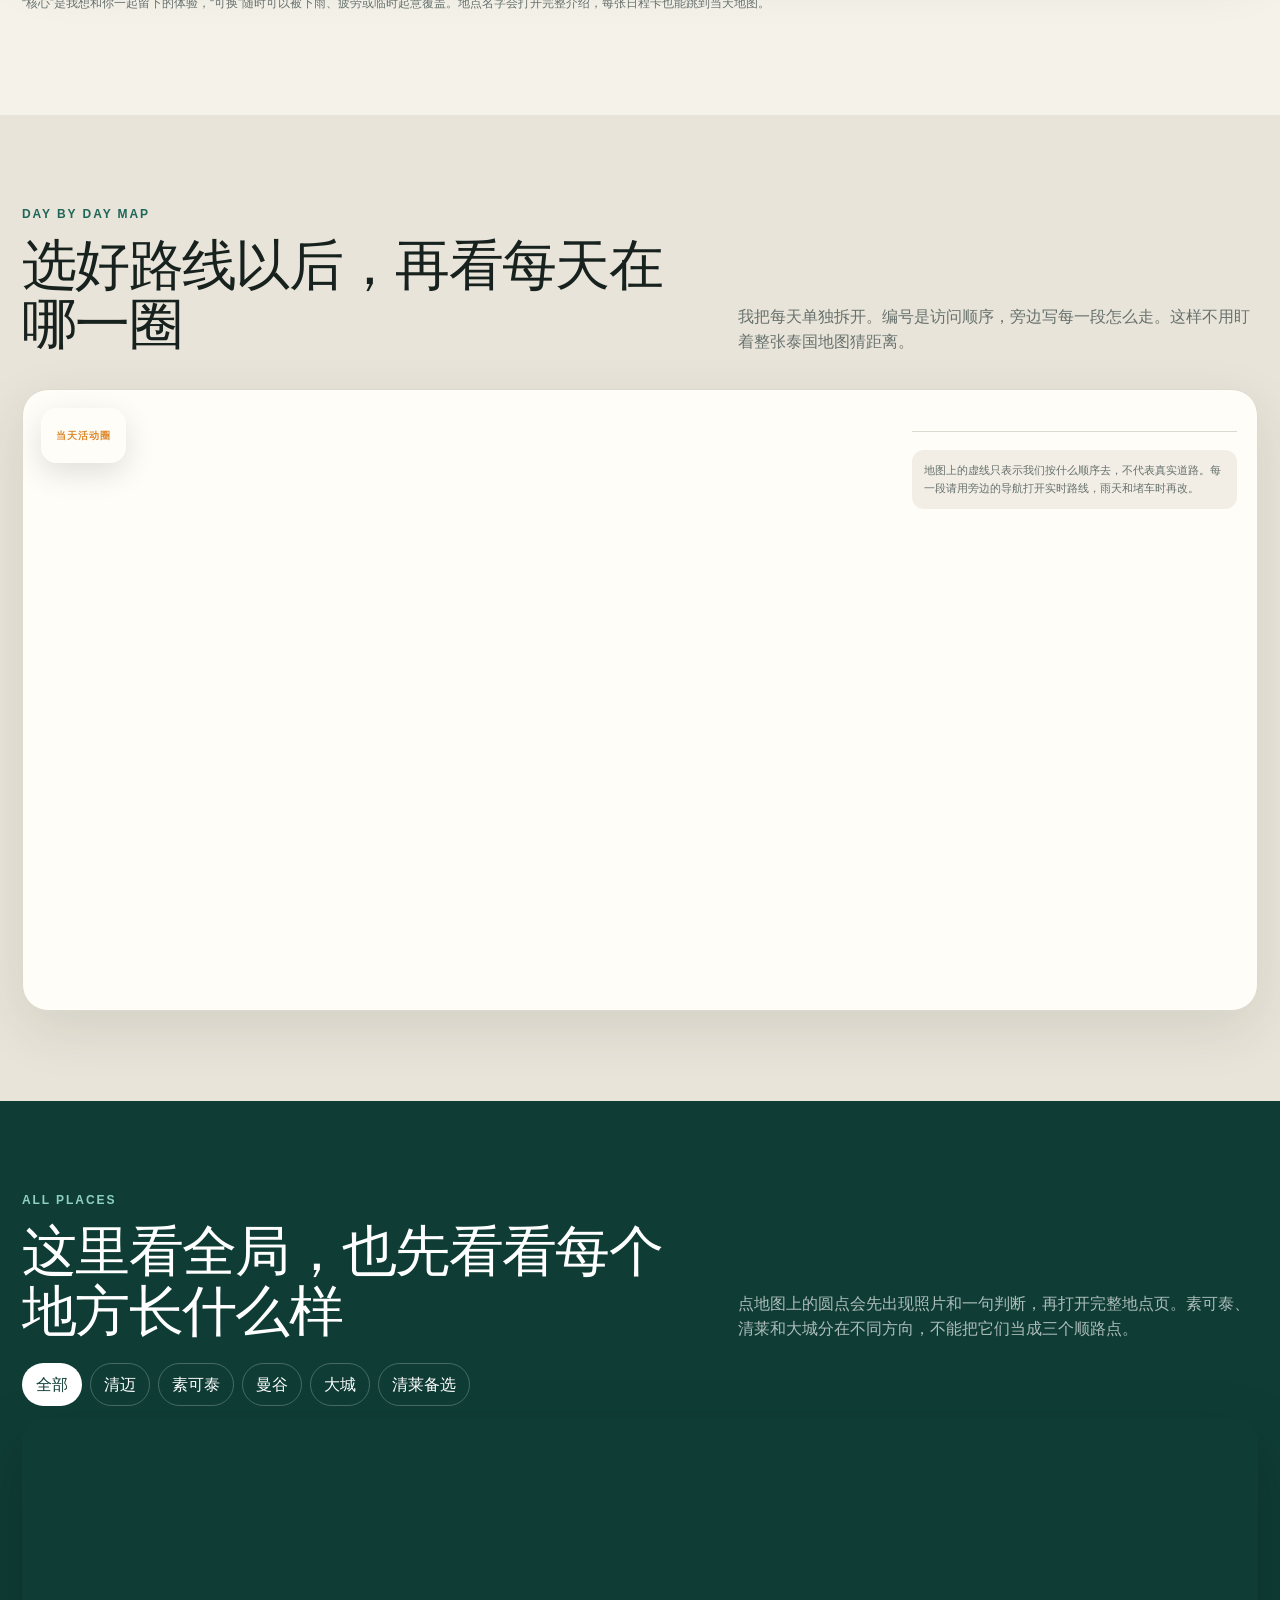
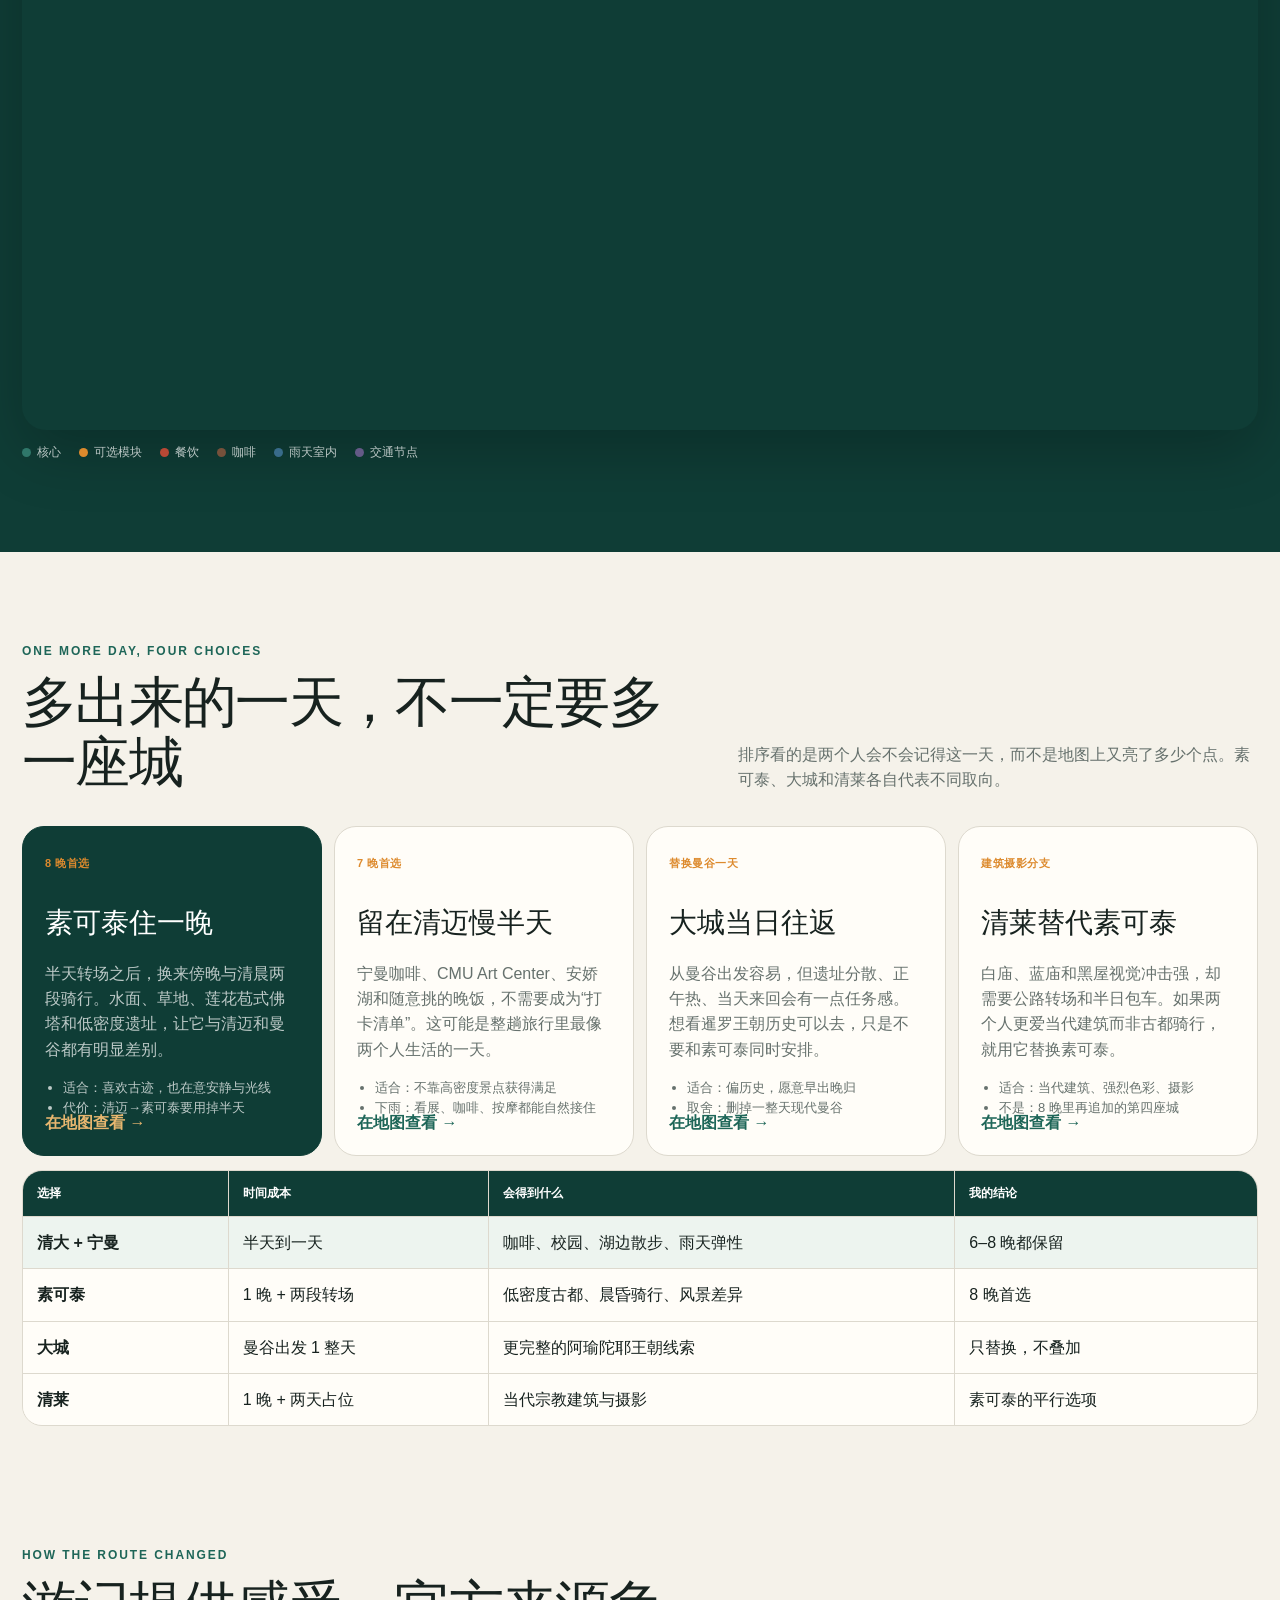
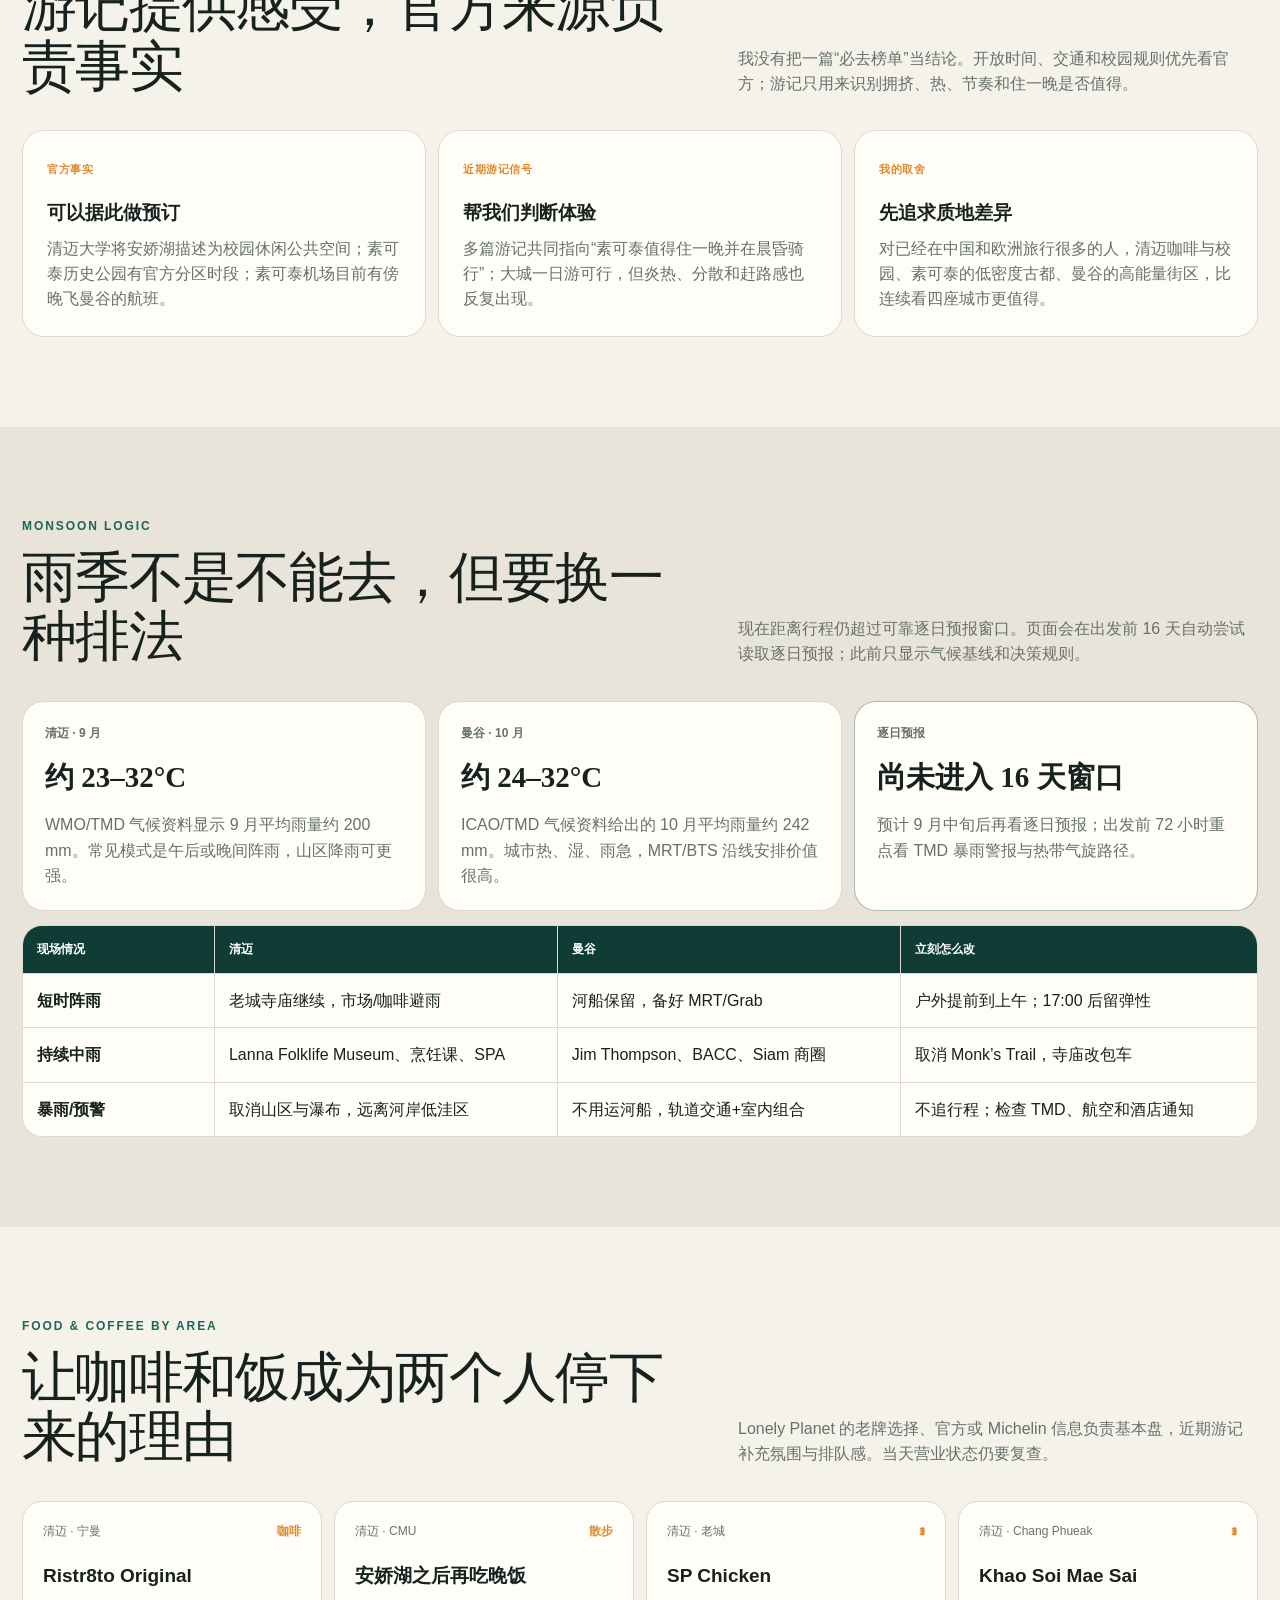
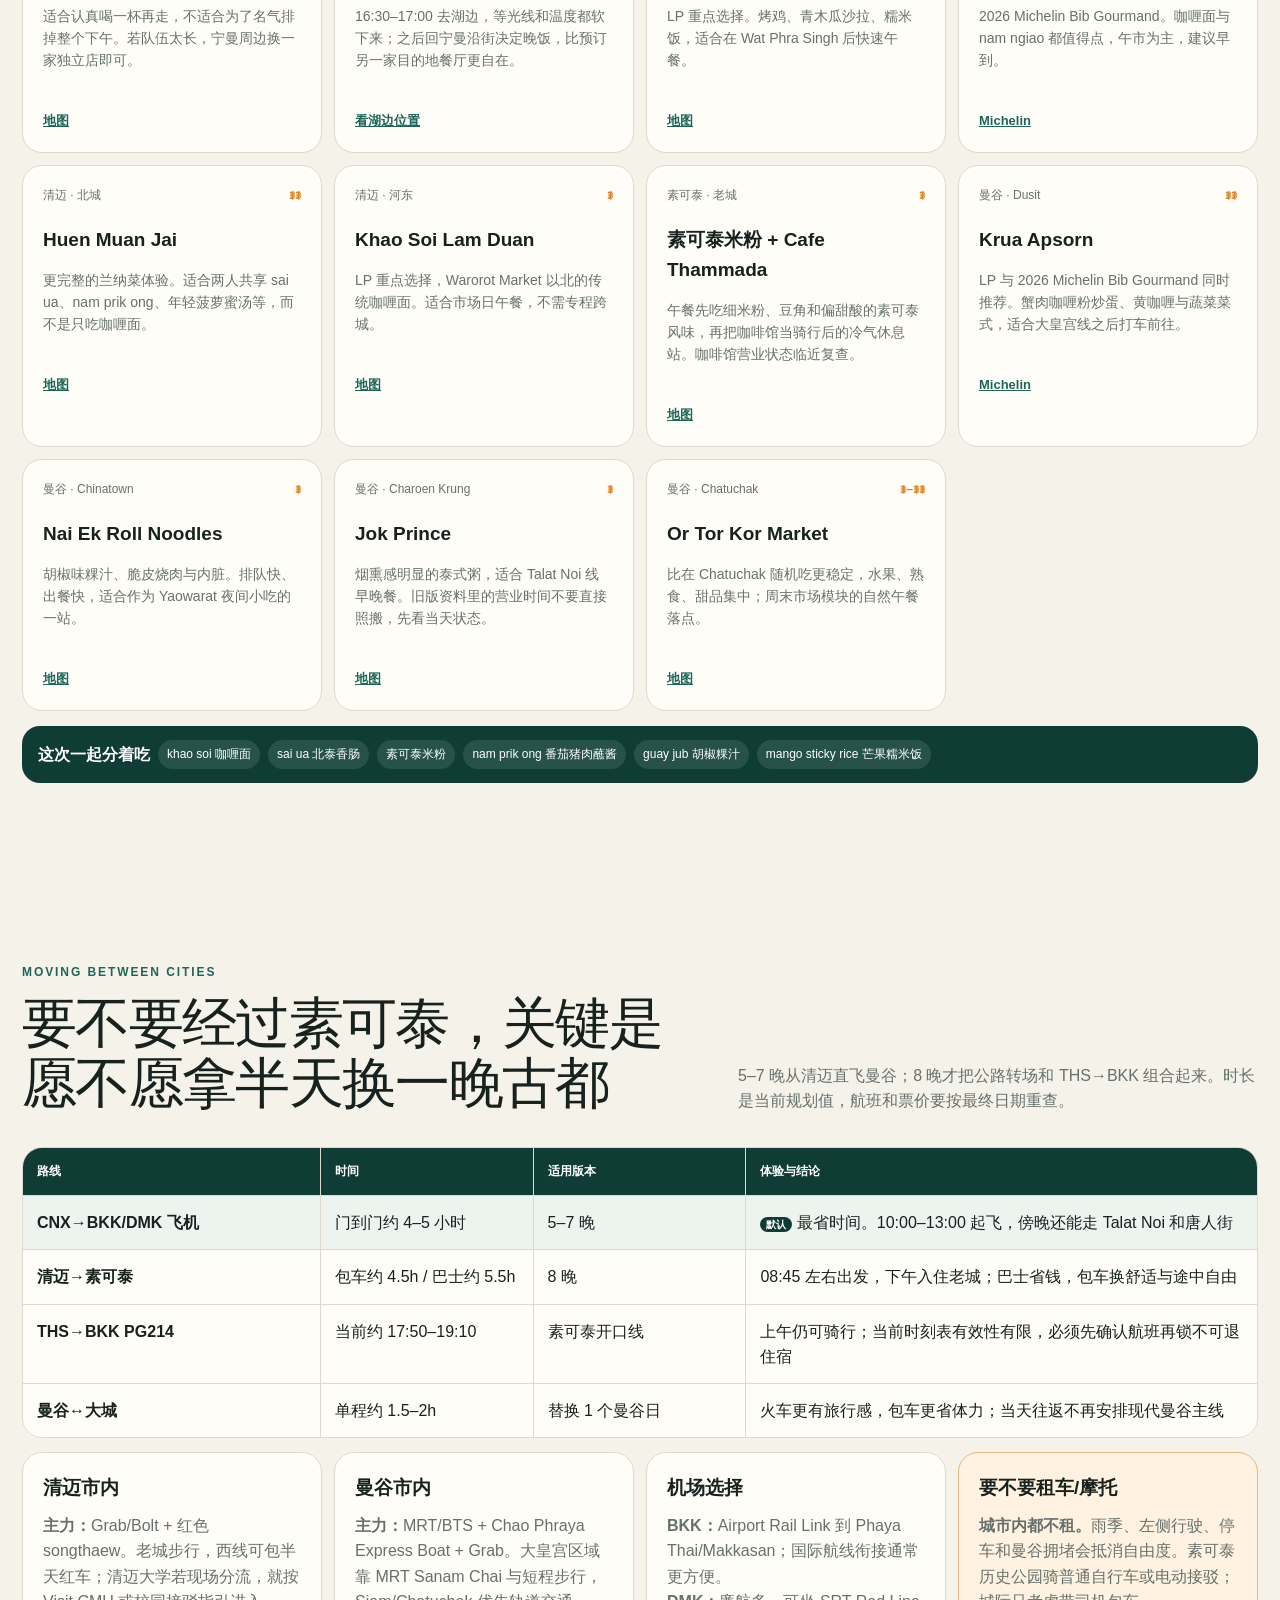
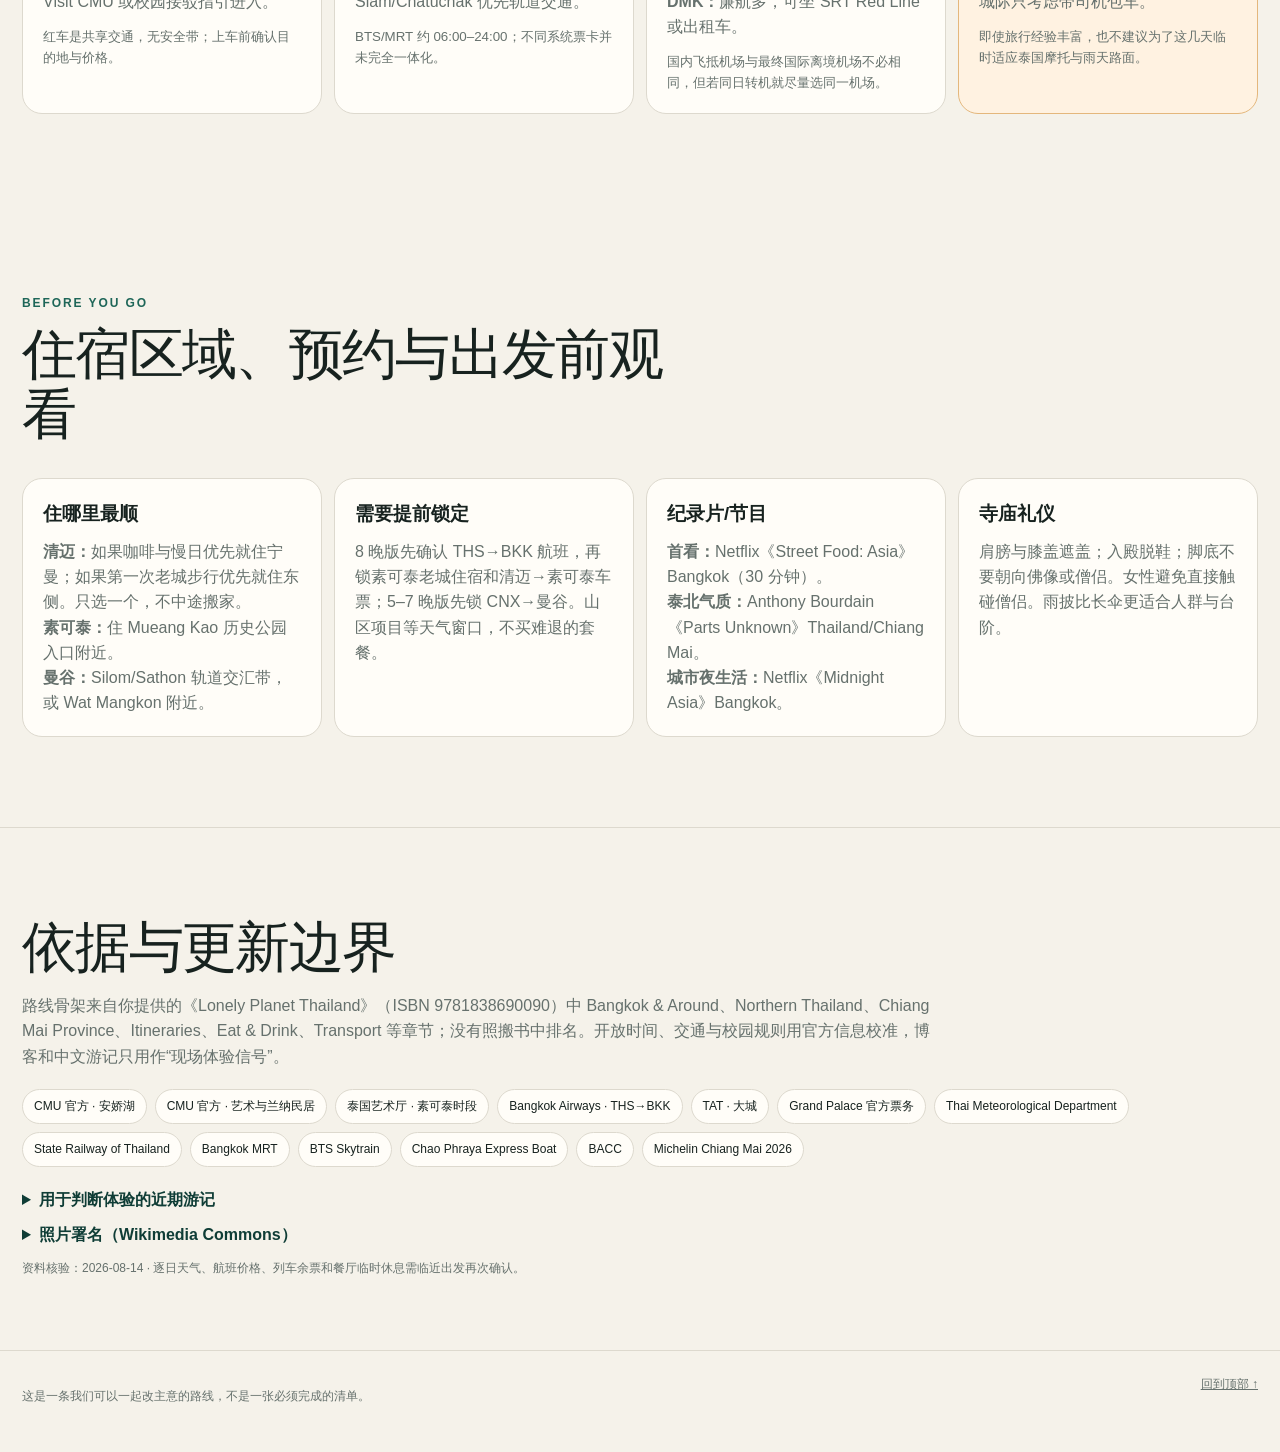
==== commit 716d757c: "Refresh official source links" ====
--- a/index.html
+++ b/index.html
@@ -184,18 +184,18 @@
       <h2>依据与更新边界</h2>
       <p>路线骨架来自你提供的《Lonely Planet Thailand》（ISBN 9781838690090）中 Bangkok & Around、Northern Thailand、Chiang Mai Province、Itineraries、Eat & Drink、Transport 等章节；没有照搬书中排名。开放时间、交通与校园规则用官方信息校准，博客和中文游记只用作“现场体验信号”。</p>
       <div class="source-links">
-        <a href="https://www.cmu.ac.th/en/article/f54d0574-5967-4310-a665-84e94592b298" target="_blank" rel="noopener">CMU 官方 · 安娇湖</a>
-        <a href="https://www.cmu.ac.th/en/article/e847872d-7e64-4e62-adcd-480b43e0a9ea" target="_blank" rel="noopener">CMU 官方 · 校园接驳</a>
+        <a href="https://superapp.camt.cmu.ac.th/places/ang-kaew" target="_blank" rel="noopener">CMU 官方 · 安娇湖</a>
+        <a href="https://artculture.cmu.ac.th/en/" target="_blank" rel="noopener">CMU 官方 · 艺术与兰纳民居</a>
         <a href="https://www.qrcode.finearts.go.th/index.php/th/historicalpark/sukhothai/sukhothai-05" target="_blank" rel="noopener">泰国艺术厅 · 素可泰时段</a>
         <a href="https://www.bangkokair.com/flightdeals/view/sukhothai-bangkok" target="_blank" rel="noopener">Bangkok Airways · THS→BKK</a>
         <a href="https://www.tourismthailand.org/Destinations/Provinces/Phra-Nakhon-Si-Ayutthaya/229" target="_blank" rel="noopener">TAT · 大城</a>
-        <a href="https://www.royalgrandpalace.th/en/schedules" target="_blank" rel="noopener">Grand Palace 官方日历</a>
+        <a href="https://www.royalgrandpalace.th/en/buy-ticket" target="_blank" rel="noopener">Grand Palace 官方票务</a>
         <a href="https://www.tmd.go.th/en/" target="_blank" rel="noopener">Thai Meteorological Department</a>
         <a href="https://www.railway.co.th/home/Index" target="_blank" rel="noopener">State Railway of Thailand</a>
         <a href="https://metro.bemplc.co.th/MRT-System-Map?lang=en" target="_blank" rel="noopener">Bangkok MRT</a>
         <a href="https://www.bts.co.th/eng/" target="_blank" rel="noopener">BTS Skytrain</a>
         <a href="https://www.chaophrayaexpressboat.com/chaophrayaexpressboat?lang=en" target="_blank" rel="noopener">Chao Phraya Express Boat</a>
-        <a href="https://www.bacc.or.th/en/contact" target="_blank" rel="noopener">BACC</a>
+        <a href="https://www.bacc.or.th/en" target="_blank" rel="noopener">BACC</a>
         <a href="https://guide.michelin.com/us/en/chiang-mai-region/chiang-mai/restaurants" target="_blank" rel="noopener">Michelin Chiang Mai 2026</a>
       </div>
       <details><summary>用于判断体验的近期游记</summary><p><a href="https://www.trailblazingadventures.com/sukhothai-itinerary/" target="_blank" rel="noopener">Trailblazing Adventures · Sukhothai</a>、<a href="https://www.timetravelturtle.com/thailand/things-to-do-in-sukhothai/" target="_blank" rel="noopener">Time Travel Turtle · Sukhothai</a>、<a href="https://chiangmaijourney.com/sukhothai-trip/" target="_blank" rel="noopener">Chiang Mai Journey · 素可泰</a>、<a href="https://www.goingthewholehogg.com/the-essential-ayutthaya-guide/" target="_blank" rel="noopener">Going the Whole Hogg · Ayutthaya</a>。这些来源帮助判断节奏、热度和住一晚的价值，不覆盖官方开放时间。</p></details>
--- a/styles.css
+++ b/styles.css
@@ -6,3 +6,15 @@
 .experience-section{max-width:1280px;margin:34px auto 0;padding:0 22px;display:grid;grid-template-columns:repeat(3,1fr);gap:12px}.experience-section article{display:flex;gap:16px;padding:22px;border-top:1px solid var(--line)}.experience-section article>span{font-family:Georgia,serif;font-size:28px;color:var(--saffron)}.experience-section h3{margin:2px 0 7px;font-size:18px}.experience-section p{margin:0;color:var(--muted);font-size:14px}.dot.drink{background:#76513b}.dot.transport{background:#645a87}.choice-table{margin-top:14px;border:1px solid var(--line);border-radius:20px;overflow:hidden}.choice-row{display:grid;grid-template-columns:.75fr .95fr 1.7fr 1.1fr;background:var(--card)}.choice-row>*{padding:13px 14px;border-right:1px solid var(--line);border-bottom:1px solid var(--line)}.choice-row>*:last-child{border-right:0}.choice-row:last-child>*{border-bottom:0}.choice-row.head{background:var(--green);color:#fff;font-size:12px;font-weight:800}.choice-row.best{background:#edf4ef}.signals-section{padding-top:30px}.signal-grid{display:grid;grid-template-columns:repeat(3,1fr);gap:12px}.signal-grid article{padding:24px;border-radius:var(--radius);border:1px solid var(--line);background:var(--card)}.signal-grid span{font-size:11px;font-weight:850;color:var(--saffron);letter-spacing:.05em}.signal-grid h3{margin:18px 0 8px}.signal-grid p{margin:0;color:var(--muted)}.food-grid a,.card-link{color:var(--green2);font-weight:750;font-size:13px}.card-link{border:0;background:none;padding:0;cursor:pointer;text-decoration:underline}.sources-section details{max-width:900px;margin-top:10px}.sources-section details a{color:var(--green2)}
 @media(max-width:980px){.experience-section,.signal-grid{grid-template-columns:1fr}.experience-section article{padding:16px 4px}.choice-row{grid-template-columns:1fr 1fr 1.4fr}.choice-row>*:last-child{grid-column:1/4;background:#f1eee6}.choice-row.head>*:last-child{display:none}}
 @media(max-width:640px){.experience-section{margin-top:16px}.choice-row{display:block;border-bottom:1px solid var(--line);padding:12px;background:var(--card)}.choice-row>*{display:block;border:0!important;padding:3px}.choice-row>*:last-child{background:none;grid-column:auto}.choice-row.head{display:none}}
+
+/* Daily route map */
+.day-map-section{max-width:none;padding-left:max(22px,calc((100vw - 1236px)/2));padding-right:max(22px,calc((100vw - 1236px)/2));background:#e9e4d9}.day-tabs{display:flex;gap:8px;overflow-x:auto;padding:0 0 13px;scrollbar-width:thin}.day-tab{flex:0 0 auto;min-width:72px;border:1px solid #cfcabd;border-radius:14px;background:rgba(255,255,255,.48);padding:8px 12px;color:var(--muted);cursor:pointer}.day-tab span{display:block;font-size:10px;font-weight:850;letter-spacing:.08em}.day-tab.active{background:var(--green);color:#fff;border-color:var(--green)}.day-map-grid{display:grid;grid-template-columns:minmax(0,1.55fr) minmax(310px,.65fr);border:1px solid var(--line);border-radius:26px;overflow:hidden;background:var(--card);box-shadow:var(--shadow)}.day-map-canvas-wrap{position:relative;min-width:0}.day-map-heading{position:absolute;z-index:550;left:18px;top:18px;max-width:min(510px,calc(100% - 90px));padding:13px 15px;border-radius:16px;background:rgba(255,253,248,.92);backdrop-filter:blur(14px);box-shadow:0 10px 30px rgba(0,0,0,.12)}.day-map-heading span{font-size:10px;letter-spacing:.09em;font-weight:850;color:var(--saffron)}.day-map-heading h3{margin:3px 0 1px;font-size:17px}.day-map-heading p{margin:0;color:var(--muted);font-size:12px}#dayMap{height:620px;min-height:500px}.day-route-panel{padding:24px 20px;max-height:620px;overflow:auto}.day-route-stats{padding:0 0 17px;border-bottom:1px solid var(--line)}.day-route-stats span,.day-route-stats b{display:block}.day-route-stats span{font-size:11px;color:var(--saffron);font-weight:850}.day-route-stats b{margin-top:5px;line-height:1.35}.day-route-list{list-style:none;padding:0;margin:18px 0}.day-route-list>li{margin:0;padding:0}.route-stop{display:grid;grid-template-columns:30px 1fr;gap:10px;align-items:start}.route-stop>span{width:28px;height:28px;border-radius:50%;display:grid;place-items:center;background:var(--green);color:#fff;font-size:12px;font-weight:900}.route-stop button{border:0;background:none;padding:0;text-align:left;cursor:pointer}.route-stop b,.route-stop small{display:block}.route-stop b{font-size:14px}.route-stop small{margin-top:3px;color:var(--muted);line-height:1.45}.route-leg{display:grid;grid-template-columns:30px 1fr;gap:0 10px;min-height:70px;font-size:11px;color:var(--muted)}.route-leg i{width:2px;height:100%;background:repeating-linear-gradient(to bottom,var(--saffron) 0 5px,transparent 5px 10px);justify-self:center}.route-leg span{align-self:end;padding-top:10px}.route-leg a{grid-column:2;align-self:start;color:var(--green2);font-weight:750}.route-disclaimer{margin:18px 0 0;padding:12px;border-radius:12px;background:#f2eee5;color:var(--muted);font-size:11px}.empty-route{padding:18px;border-radius:15px;background:#f2eee5;color:var(--muted)}.day-map-button{margin-top:12px;border:0;background:none;padding:0;color:var(--green2);font-weight:800;cursor:pointer}.map-pin{width:28px;height:28px;border-radius:50%;border:2px solid #fff;box-shadow:0 3px 10px rgba(0,0,0,.25);display:grid;place-items:center;color:#fff;font-size:12px;font-weight:900}.map-pin.numbered{width:32px;height:32px;font-size:13px}
+
+/* Image-led map popups */
+.leaflet-popup-content{margin:10px;width:260px!important}.popup-photo{display:block;width:100%;height:142px;margin:0 0 10px;padding:0;border:0;border-radius:11px;overflow:hidden;background:#ded9ce;cursor:pointer}.popup-photo img{width:100%;height:100%;display:block;object-fit:cover}.popup h4{font-size:16px}.popup p{display:-webkit-box;-webkit-line-clamp:4;-webkit-box-orient:vertical;overflow:hidden}.popup-actions{display:flex;align-items:center;gap:12px}.popup-actions button{border:0;background:none;padding:0;color:var(--green2);font-weight:800;cursor:pointer}.popup-actions a{font-size:12px}
+
+/* Unified place detail surface */
+.place-drawer[hidden]{display:none}.drawer-open{overflow:hidden}.place-drawer{position:fixed;inset:0;z-index:2000}.drawer-backdrop{position:absolute;inset:0;border:0;background:rgba(13,24,21,.58);backdrop-filter:blur(4px)}.drawer-panel{position:absolute;right:0;top:0;bottom:0;width:min(760px,92vw);overflow:auto;background:var(--paper);box-shadow:-20px 0 70px rgba(0,0,0,.24)}.drawer-close{position:sticky;z-index:3;top:14px;float:right;margin:14px 16px -58px 0;width:42px;height:42px;border:0;border-radius:50%;background:rgba(255,255,255,.9);font-size:28px;line-height:1;cursor:pointer;box-shadow:0 4px 18px rgba(0,0,0,.15)}.place-detail{padding:0 42px 48px}.detail-hero{margin:0 -42px 32px;background:#d9d2c3}.detail-hero img{display:block;width:100%;height:min(50vh,450px);object-fit:cover}.detail-hero figcaption{padding:8px 42px;color:var(--muted);font-size:10px;background:var(--paper)}.detail-kicker{margin-top:36px;color:var(--saffron);font-size:11px;font-weight:850;letter-spacing:.1em}.place-detail h1{font-family:Georgia,"Songti SC",serif;font-size:clamp(38px,6vw,64px);line-height:1.06;font-weight:500;letter-spacing:-.035em;margin:7px 0 18px}.detail-lead{font-family:Georgia,"Songti SC",serif;font-size:clamp(19px,2vw,24px);line-height:1.55;color:#3e4a46;max-width:900px}.detail-grid{display:grid;grid-template-columns:1fr 1fr;gap:12px;margin-top:34px}.detail-grid section,.current-box{padding:20px;border:1px solid var(--line);border-radius:18px;background:var(--card)}.detail-grid h2,.current-box h2,.detail-sources h2{margin:0 0 10px;font-size:15px}.detail-grid p,.detail-grid li,.current-box li{color:var(--muted);font-size:14px}.detail-grid ol{padding-left:20px;margin:0}.detail-grid li+li{margin-top:7px}.current-box{margin-top:12px;background:#edf4ef;border-color:#c8d9d2}.current-box ul{padding-left:18px}.current-box p{color:var(--muted);font-size:11px}.detail-actions{display:flex;gap:10px;margin:24px 0}.detail-sources{padding-top:22px;border-top:1px solid var(--line)}.detail-sources>a,.detail-sources>div{display:block;margin-top:8px;padding:11px 13px;border-radius:12px;border:1px solid var(--line);background:var(--card);text-decoration:none;font-size:13px}.detail-sources span{display:inline-block;margin-right:8px;color:var(--saffron);font-size:10px;font-weight:850}.detail-sources small{display:block;margin-top:4px;color:var(--muted)}.standalone-place{max-width:1060px;margin:0 auto;padding-top:48px}.standalone-place .detail-hero{border-radius:26px;overflow:hidden;margin-left:0;margin-right:0}.standalone-place .detail-hero figcaption{padding-left:14px}.place-page main{overflow:visible}.missing-place{min-height:70vh;display:grid;place-content:center;max-width:620px}.missing-place h1{margin-top:0}
+
+@media(max-width:980px){.day-map-grid{grid-template-columns:1fr}.day-route-panel{max-height:none}.day-map-section{padding-left:16px;padding-right:16px}.detail-grid{grid-template-columns:1fr}.standalone-place{padding-left:22px;padding-right:22px}}
+@media(max-width:640px){#dayMap{height:480px;min-height:480px}.day-map-heading{left:10px;top:10px;max-width:calc(100% - 68px);padding:10px 12px}.day-map-heading h3{font-size:14px}.day-route-panel{padding:18px 14px}.drawer-panel{width:100vw}.place-detail{padding-left:18px;padding-right:18px}.detail-hero{margin-left:-18px;margin-right:-18px}.detail-hero img{height:36vh;min-height:260px}.detail-hero figcaption{padding-left:18px;padding-right:18px}.detail-actions{flex-direction:column}.standalone-place{padding-top:24px}.standalone-place .detail-hero{margin-left:0;margin-right:0}.place-detail h1{font-size:38px}.detail-lead{font-size:18px}}
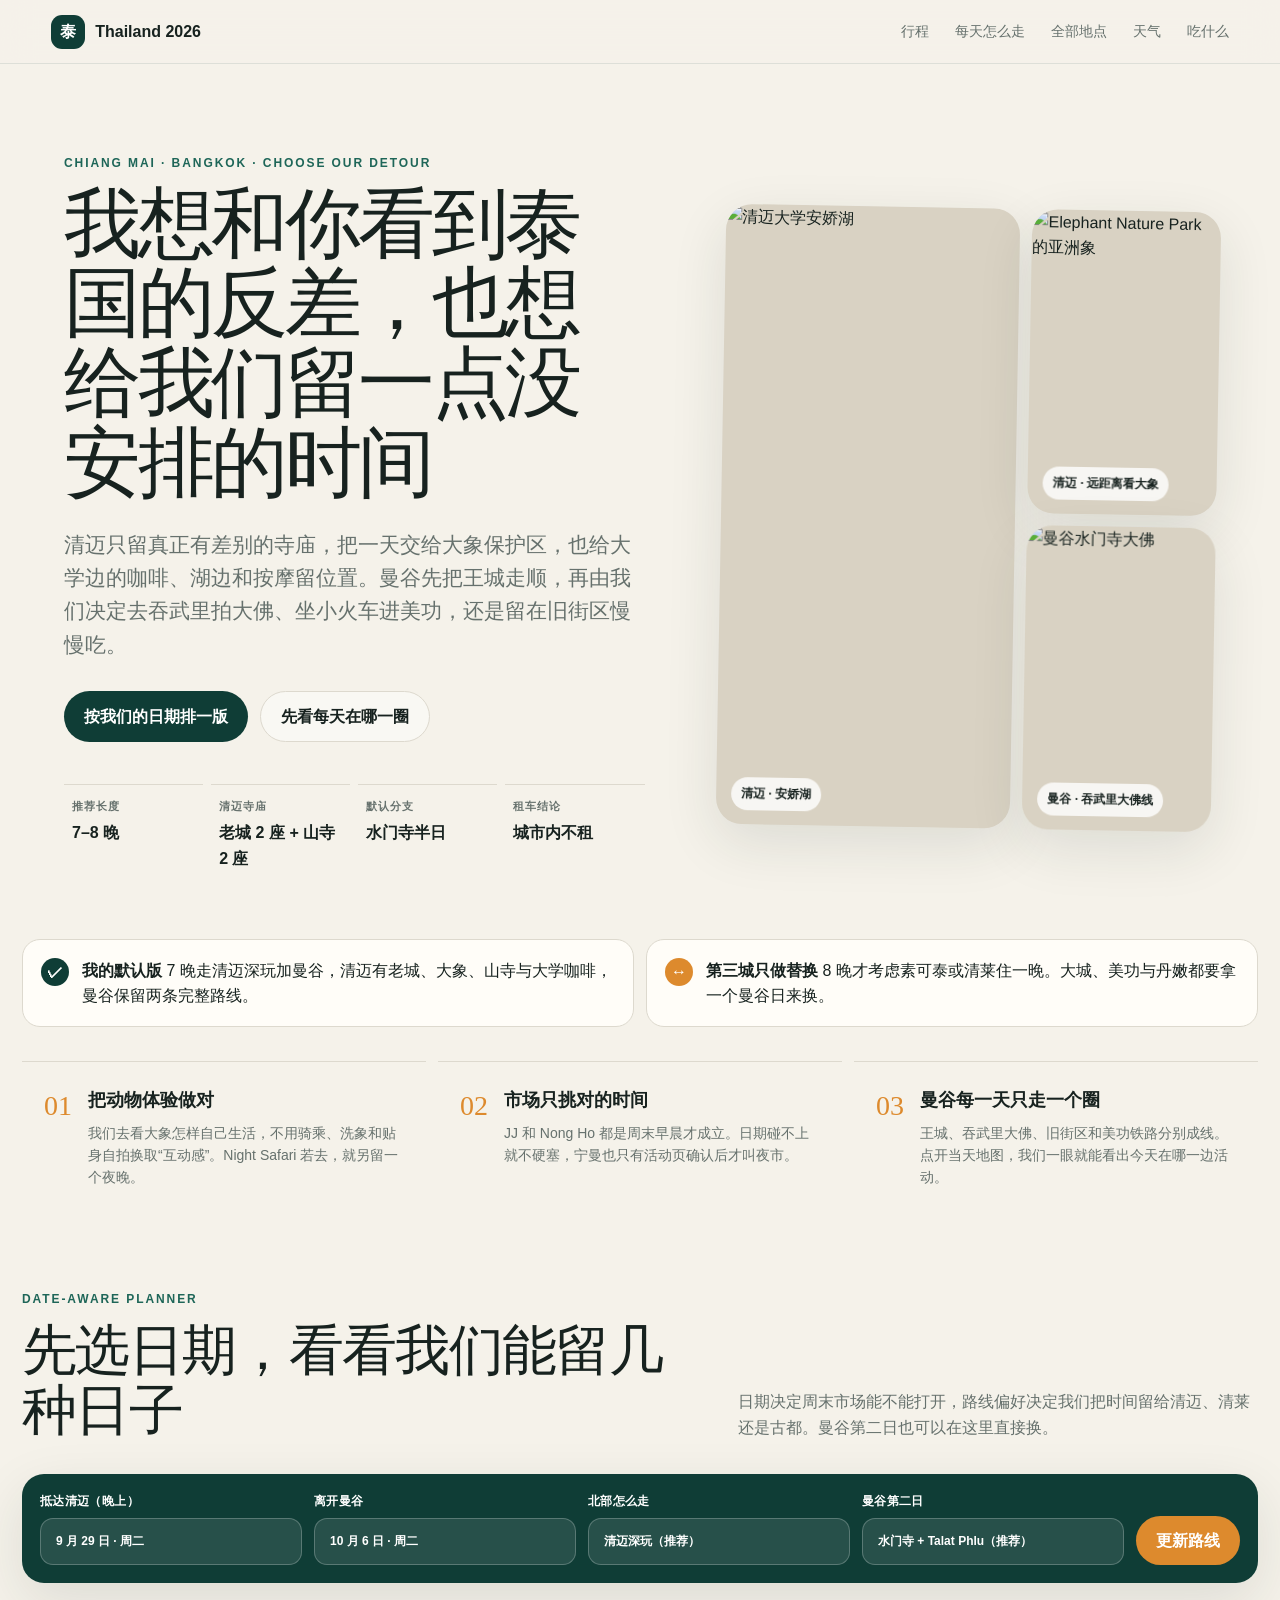
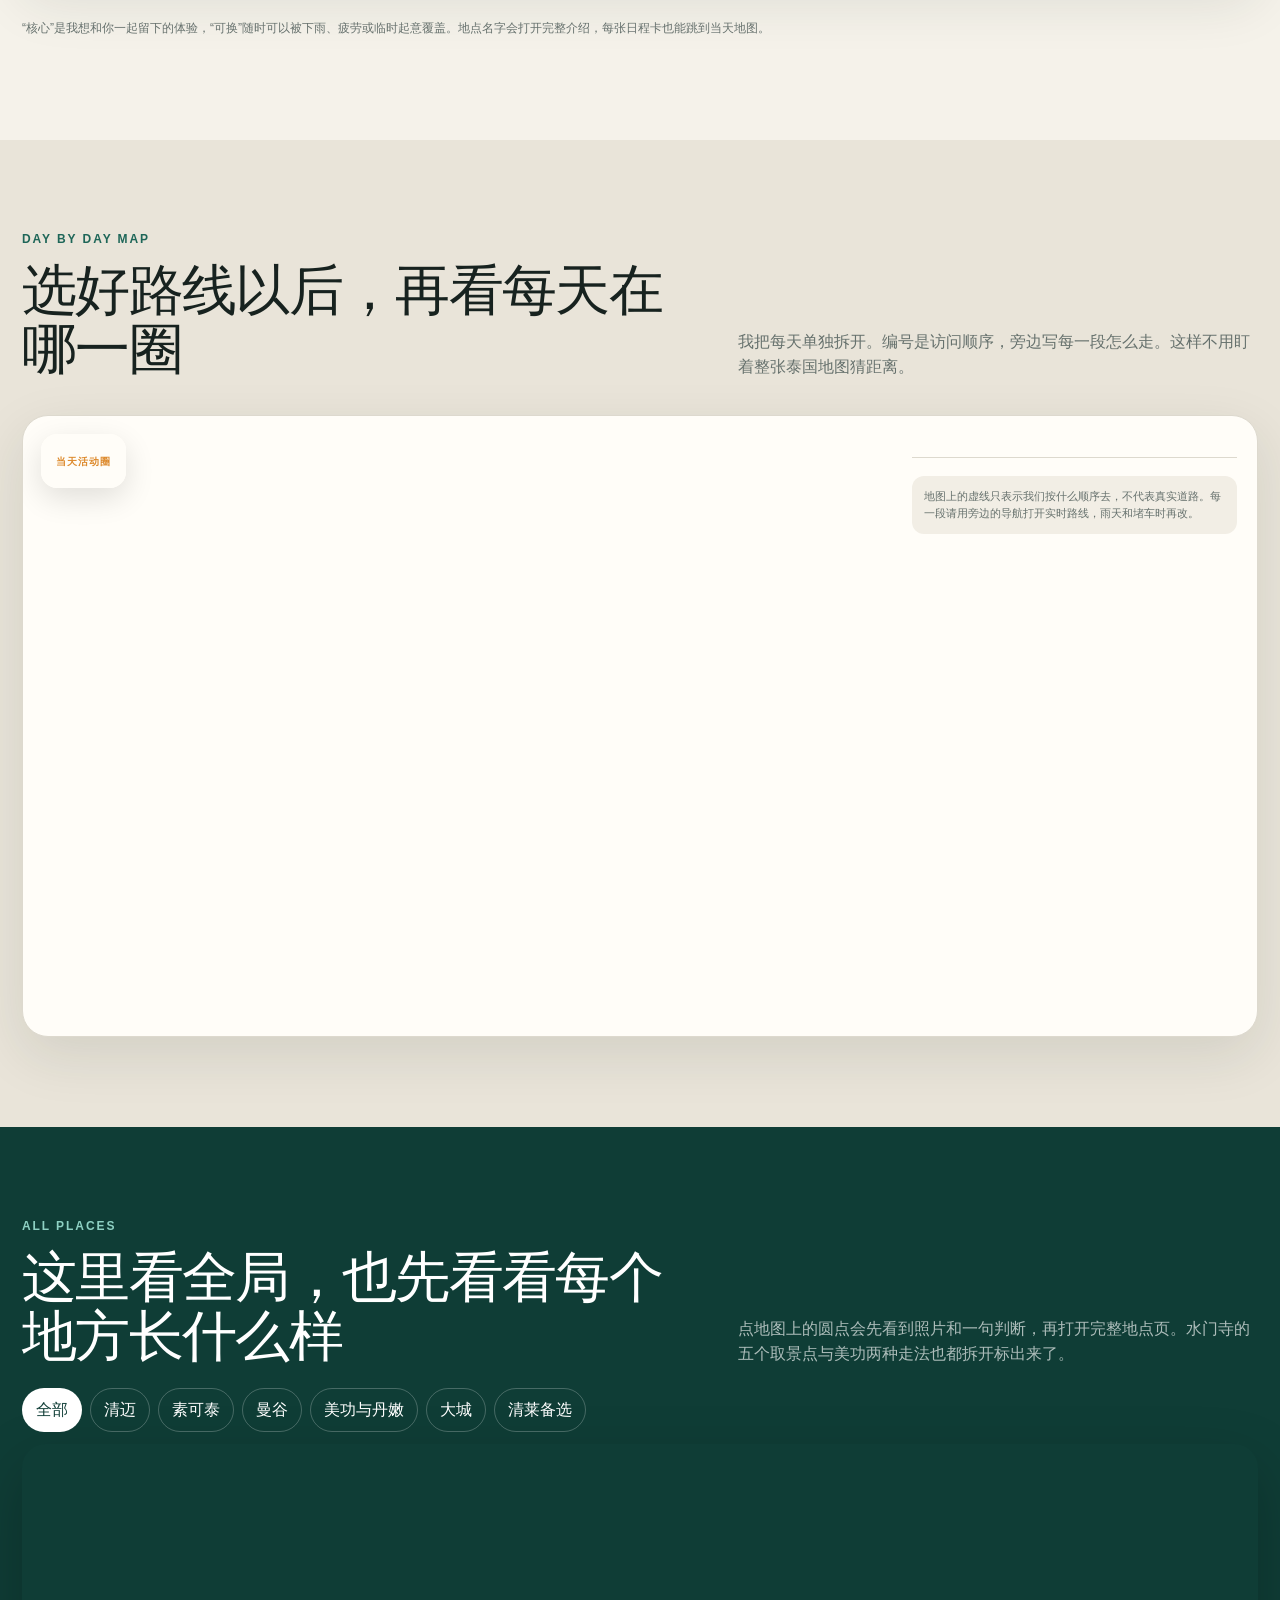
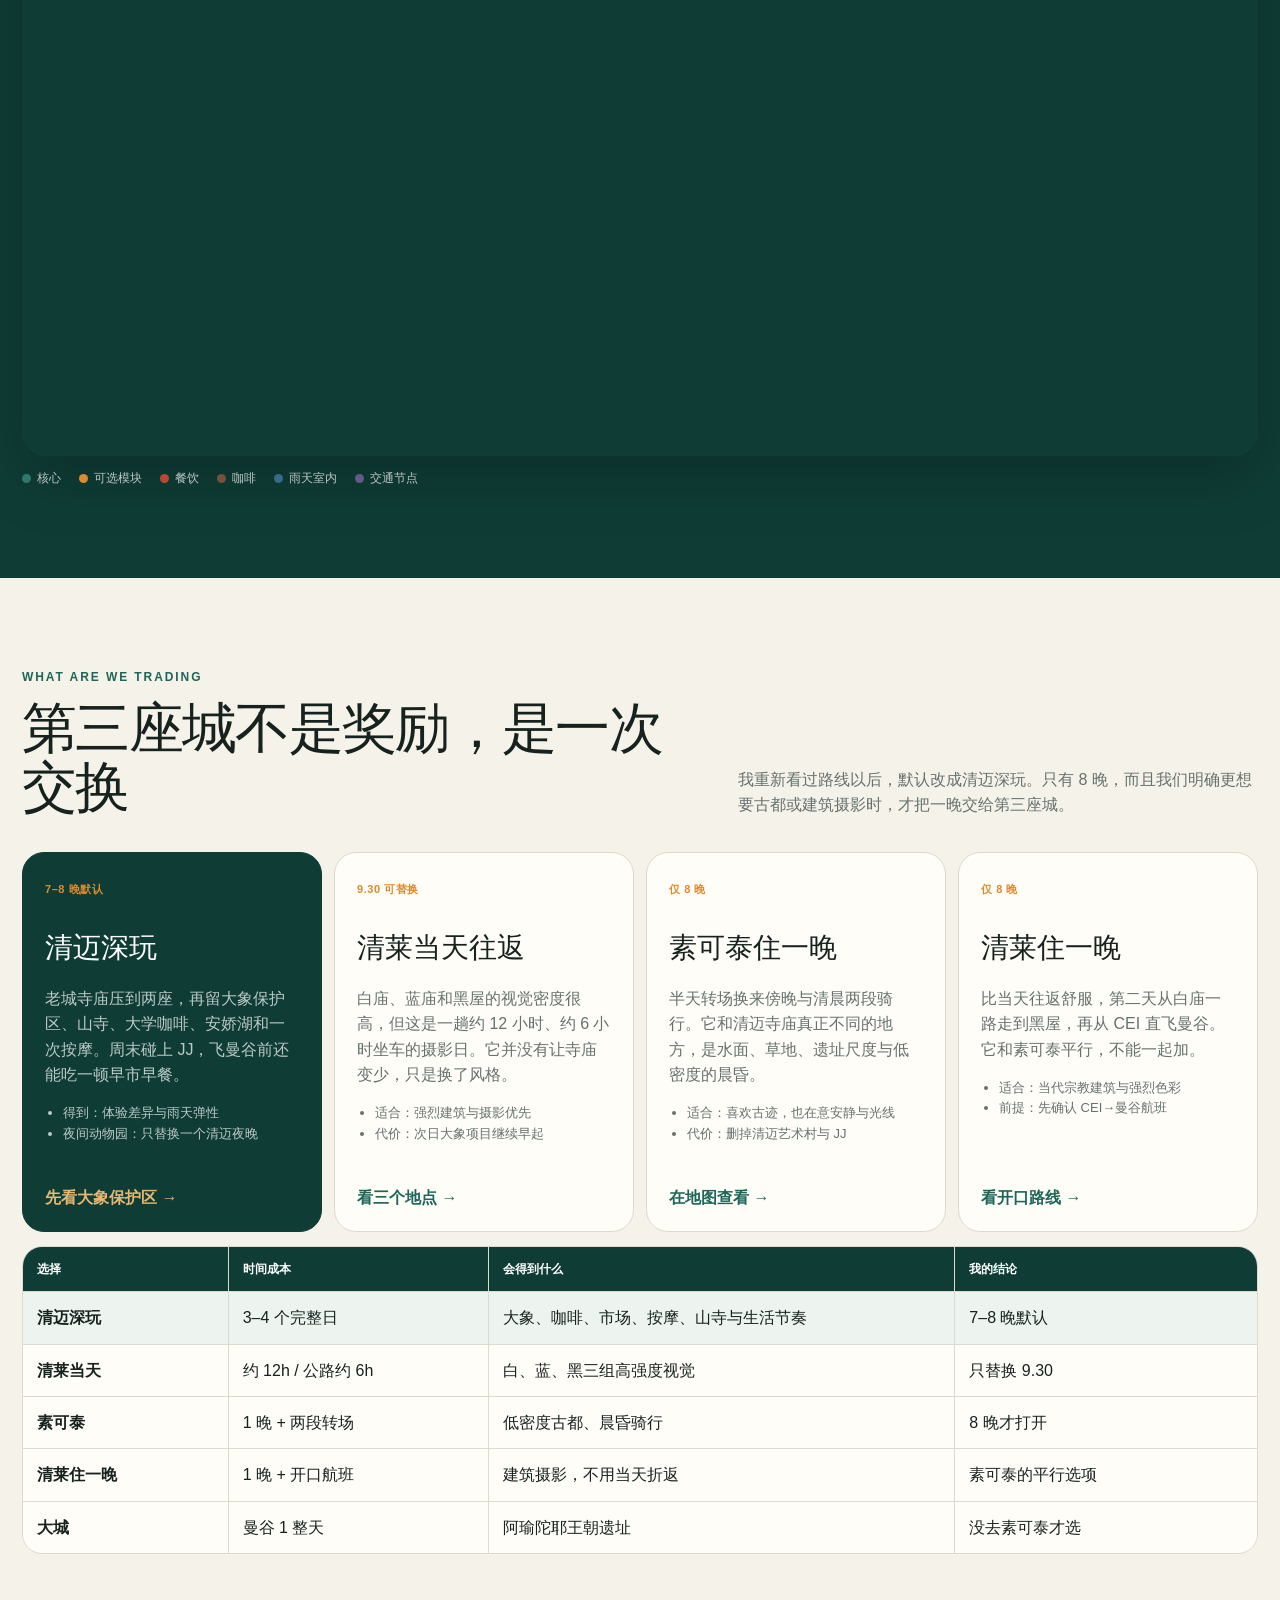
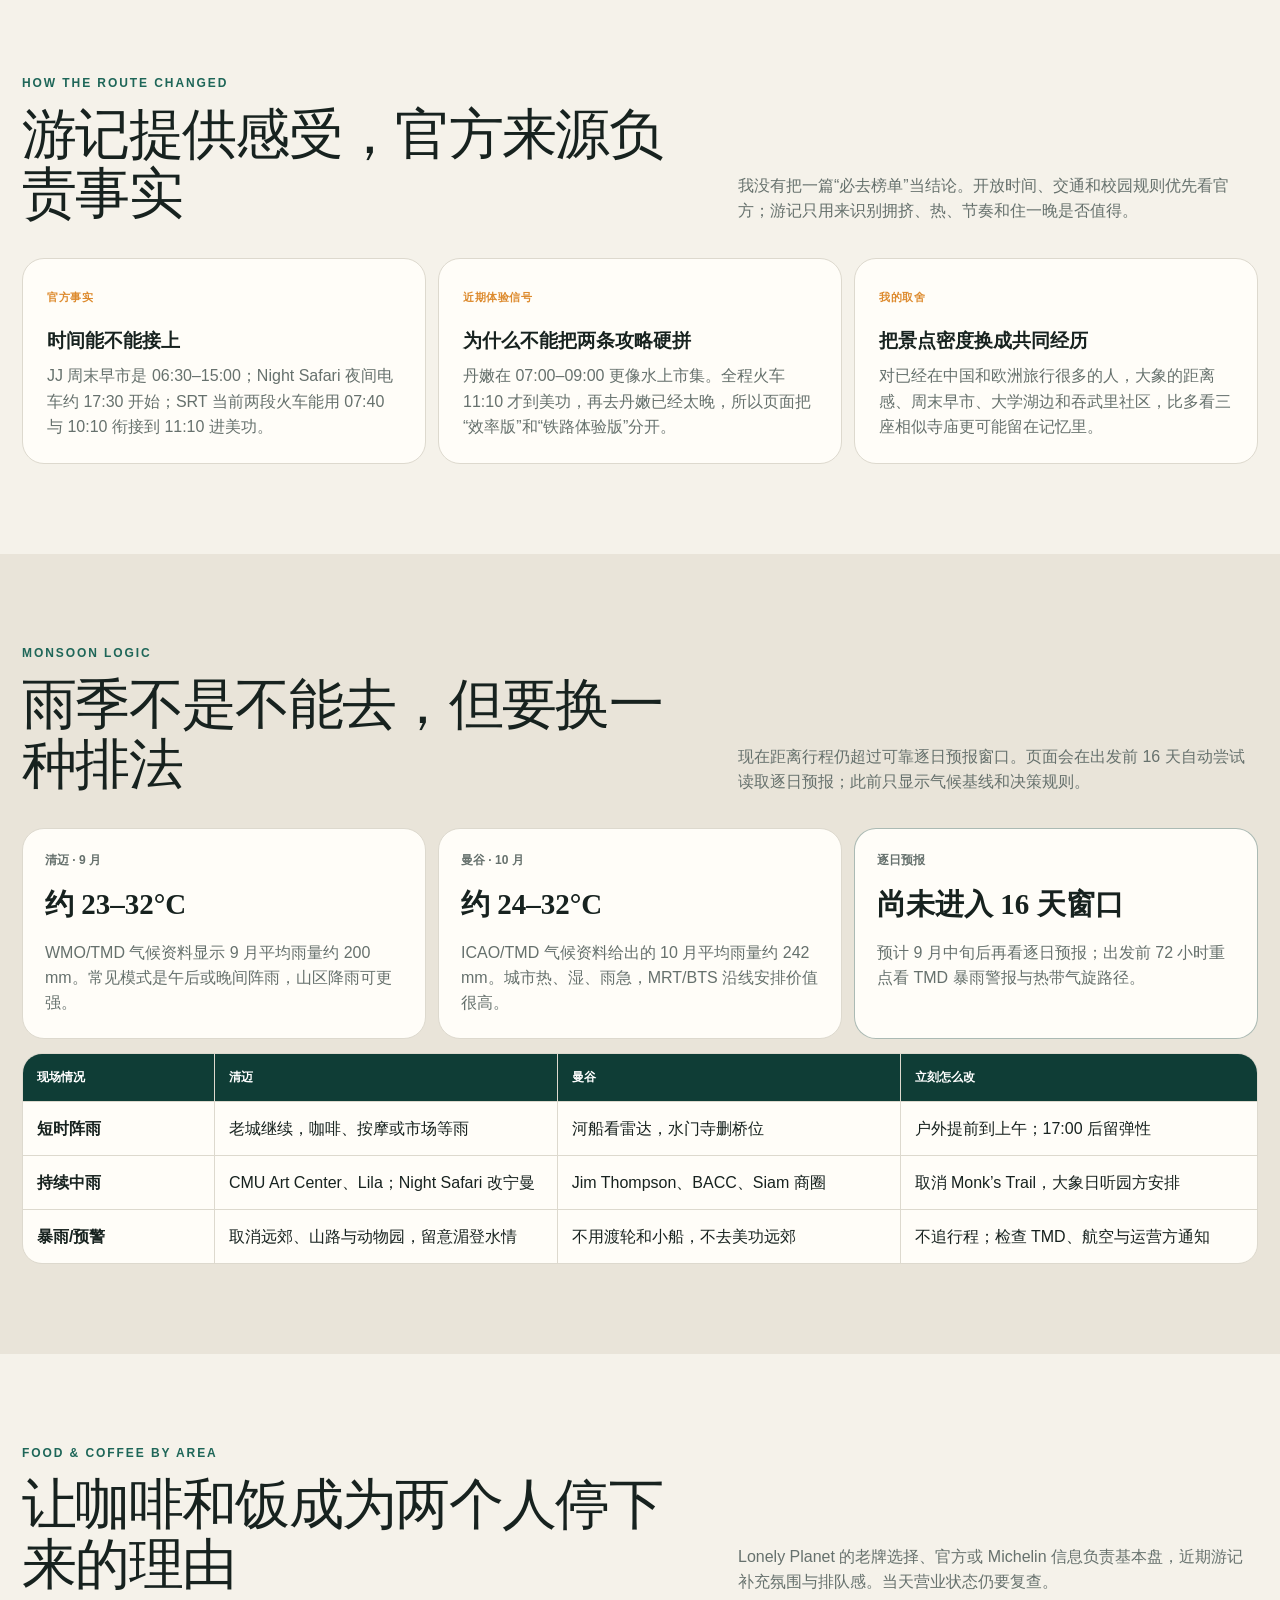
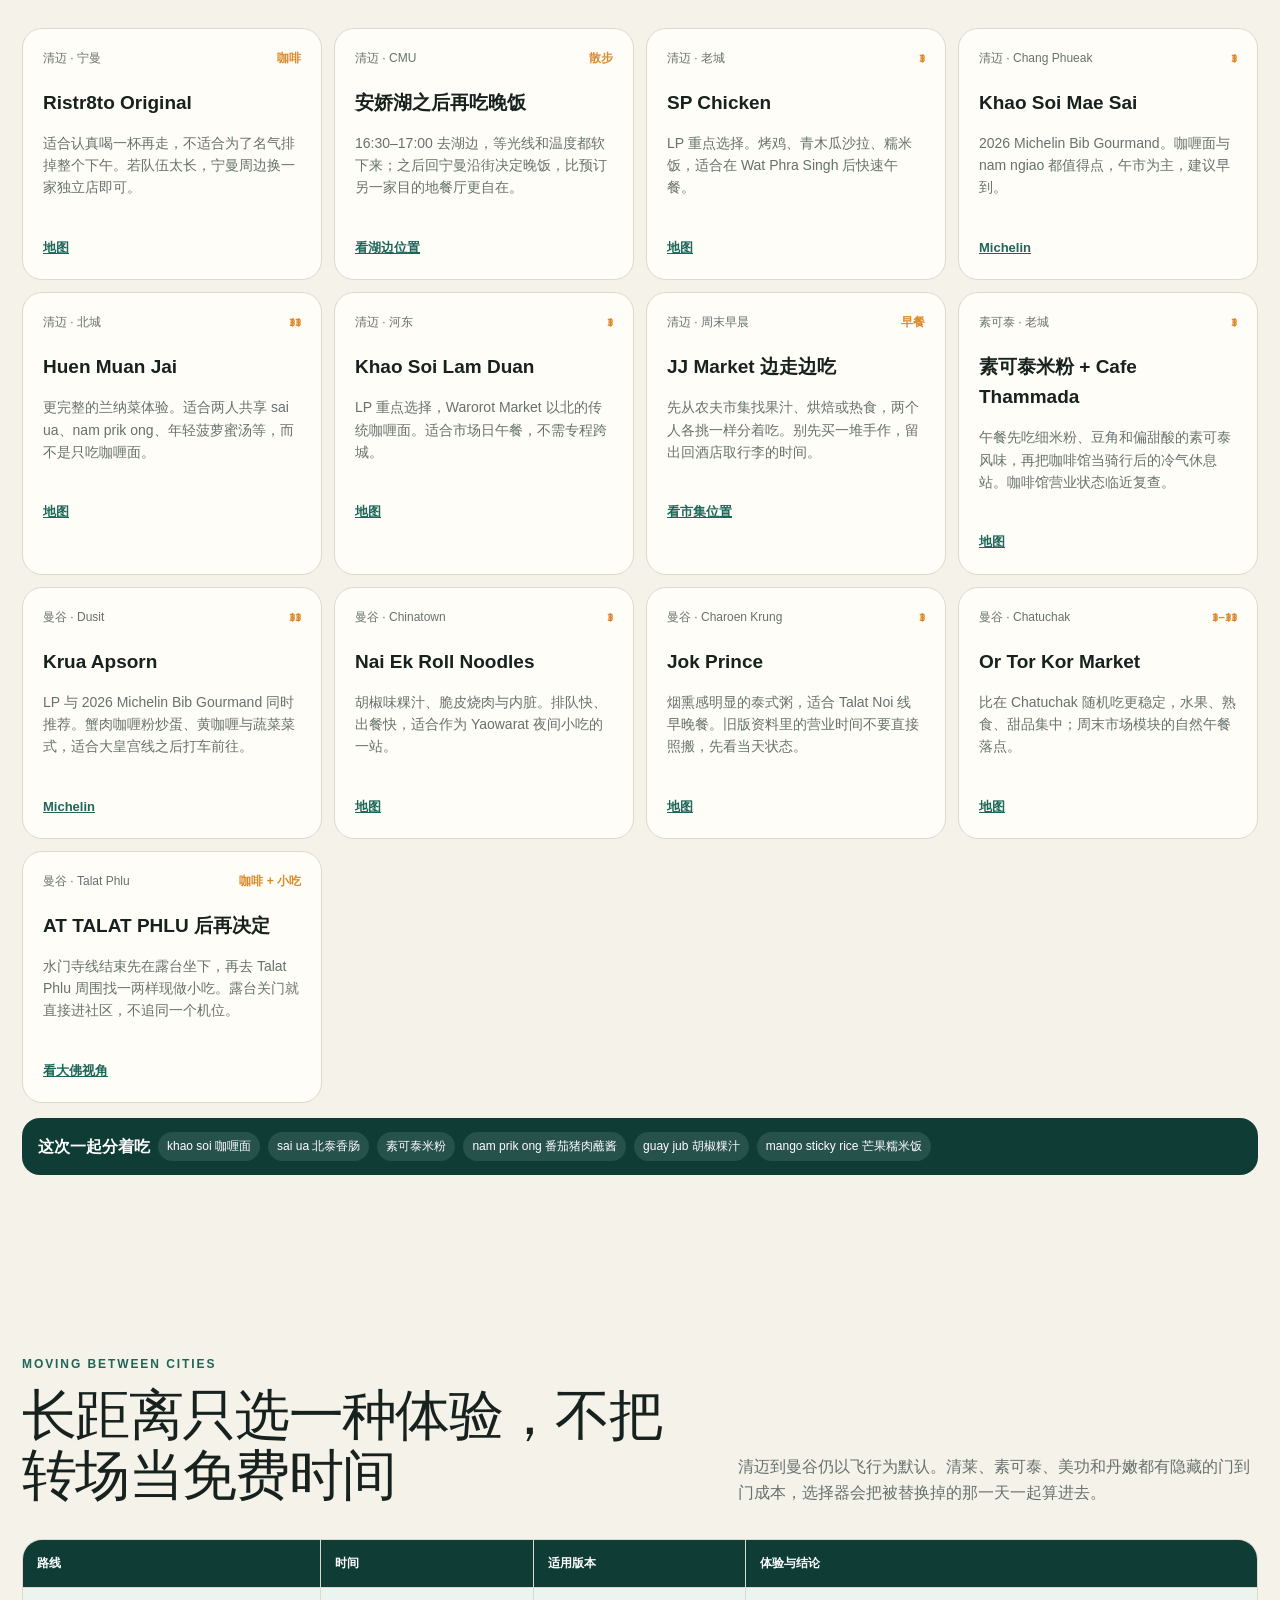
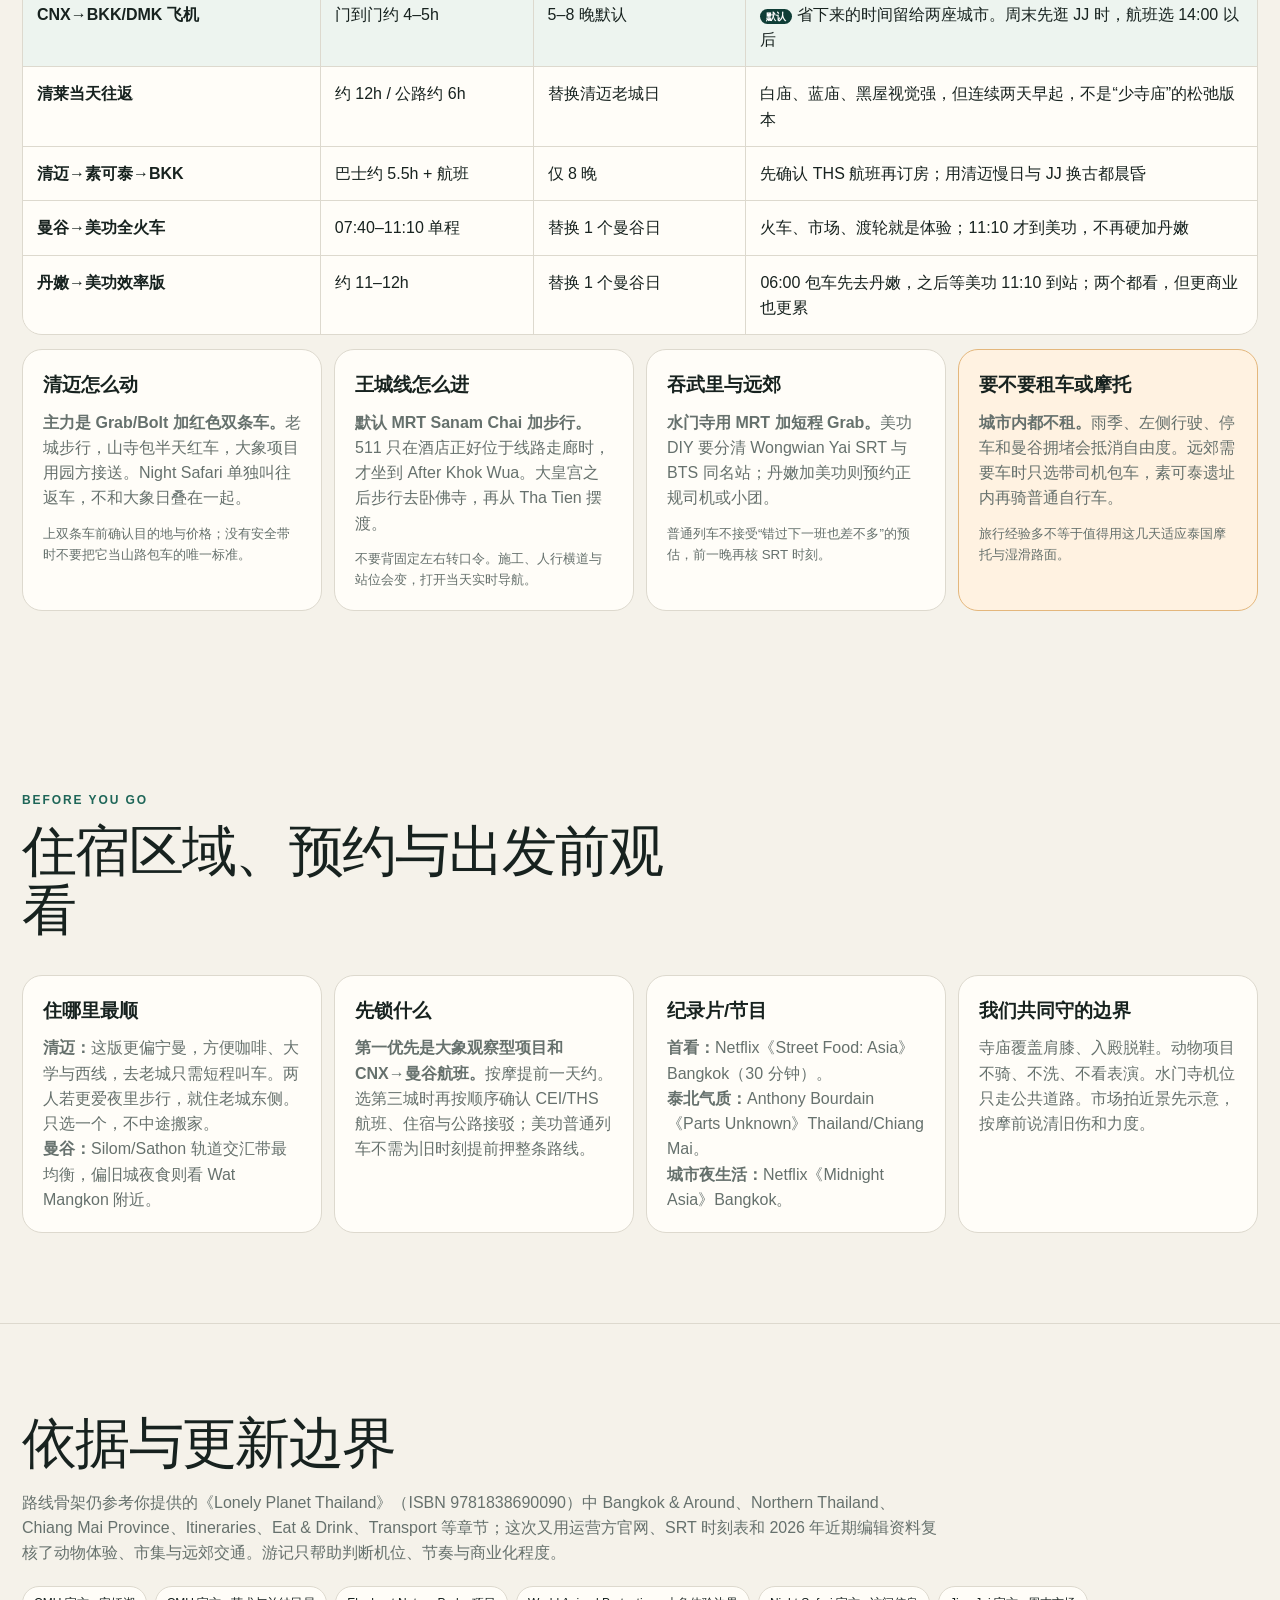
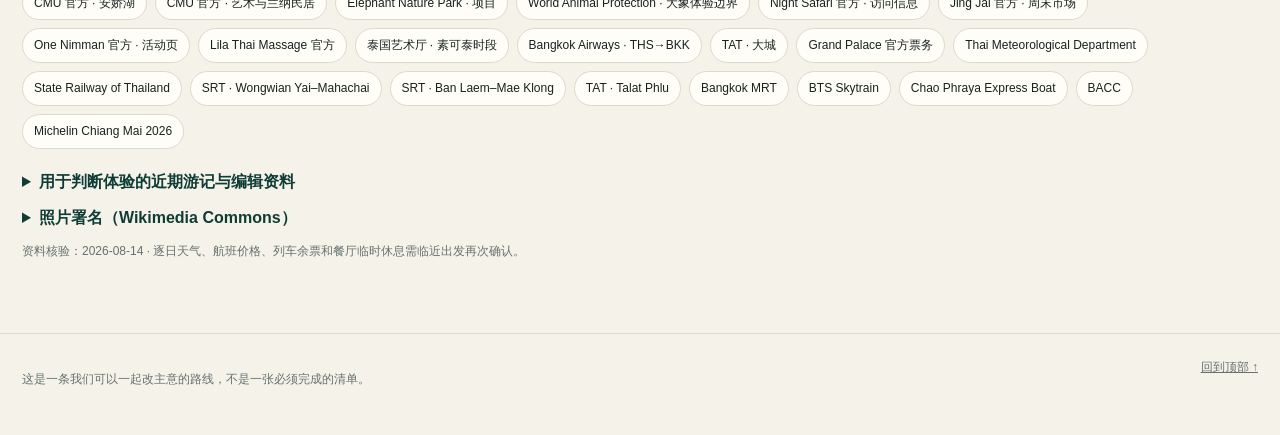
==== commit b9a59ef6: "Rebalance Chiang Mai and add Bangkok route variants" ====
--- a/index.html
+++ b/index.html
@@ -4,11 +4,11 @@
   <meta charset="utf-8">
   <meta name="viewport" content="width=device-width,initial-scale=1,viewport-fit=cover">
   <meta name="theme-color" content="#0f3d36">
-  <meta name="description" content="2026 年清迈—素可泰—曼谷双人慢游：可伸缩行程、咖啡、古都、天气预案、美食与交互地图。">
-  <title>清迈·素可泰·曼谷｜2026 双人动态旅行地图</title>
+  <meta name="description" content="2026 年清迈与曼谷双人旅行：可切换清莱、素可泰、大城、美功和水门寺路线，含逐日地图、雨天预案与地点照片。">
+  <title>清迈与曼谷｜2026 双人动态旅行地图</title>
   <link rel="preconnect" href="https://unpkg.com">
   <link rel="stylesheet" href="https://unpkg.com/leaflet@1.9.4/dist/leaflet.css">
-  <link rel="stylesheet" href="styles.css?v=20260814c">
+  <link rel="stylesheet" href="styles.css?v=20260814d">
 </head>
 <body>
   <header class="topbar">
@@ -21,41 +21,42 @@
   <main id="top">
     <section class="hero">
       <div class="hero-copy">
-        <p class="eyebrow">CHIANG MAI · SUKHOTHAI · BANGKOK</p>
-        <h1>我不想赶着看完泰国，想和你留下几种不一样的日子</h1>
-        <p class="lead">清迈留给山脚、咖啡和夜晚，素可泰等傍晚再骑进去，曼谷从河流和旧街区一路走到热闹里。Lonely Planet 帮我挑第一次值得看的地方，官网负责现在还能不能去，游记只帮我们判断要不要慢下来。</p>
+        <p class="eyebrow">CHIANG MAI · BANGKOK · CHOOSE OUR DETOUR</p>
+        <h1>我想和你看到泰国的反差，也想给我们留一点没安排的时间</h1>
+        <p class="lead">清迈只留真正有差别的寺庙，把一天交给大象保护区，也给大学边的咖啡、湖边和按摩留位置。曼谷先把王城走顺，再由我们决定去吞武里拍大佛、坐小火车进美功，还是留在旧街区慢慢吃。</p>
         <div class="hero-actions"><a class="button primary" href="#planner">按我们的日期排一版</a><a class="button ghost" href="#day-map-shell">先看每天在哪一圈</a></div>
         <div class="fact-row">
-          <div><b>推荐长度</b><span>7–8 晚</span></div><div><b>最慢的一天</b><span>大学 + 宁曼</span></div><div><b>第三座城</b><span>素可泰住一晚</span></div><div><b>租车结论</b><span>城市内不租</span></div>
+          <div><b>推荐长度</b><span>7–8 晚</span></div><div><b>清迈寺庙</b><span>老城 2 座 + 山寺 2 座</span></div><div><b>默认分支</b><span>水门寺半日</span></div><div><b>租车结论</b><span>城市内不租</span></div>
         </div>
       </div>
       <div class="photo-grid" aria-label="核心景点照片">
         <figure class="photo photo-main"><img src="https://commons.wikimedia.org/wiki/Special:FilePath/%E0%B8%AD%E0%B9%88%E0%B8%B2%E0%B8%87%E0%B9%81%E0%B8%81%E0%B9%89%E0%B8%A7_%E0%B8%A1%E0%B8%AB%E0%B8%B2%E0%B8%A7%E0%B8%B4%E0%B8%97%E0%B8%A2%E0%B8%B2%E0%B8%A5%E0%B8%B1%E0%B8%A2%E0%B9%80%E0%B8%8A%E0%B8%B5%E0%B8%A2%E0%B8%87%E0%B9%83%E0%B8%AB%E0%B8%A1%E0%B9%88_-_panoramio.jpg?width=1200" alt="清迈大学安娇湖" loading="eager"><figcaption>清迈 · 安娇湖</figcaption></figure>
-        <figure class="photo"><img src="https://commons.wikimedia.org/wiki/Special:FilePath/Wat_Mahathat_Sukhothai_at_sunset.jpg?width=1200" alt="素可泰玛哈泰寺日落" loading="lazy"><figcaption>素可泰 · 日落骑行</figcaption></figure>
-        <figure class="photo"><img src="https://commons.wikimedia.org/wiki/Special:FilePath/Wat_Arun_2017_in_Bangkok.jpg?width=900" alt="曼谷郑王庙" loading="lazy"><figcaption>曼谷 · 郑王庙</figcaption></figure>
+        <figure class="photo"><img src="https://commons.wikimedia.org/wiki/Special:FilePath/Elephant%20d%27Asie%20%28Elephant%20nature%20park%2C%20Tha%C3%AFlande%29.jpg?width=1200" alt="Elephant Nature Park 的亚洲象" loading="lazy"><figcaption>清迈 · 远距离看大象</figcaption></figure>
+        <figure class="photo"><img src="https://commons.wikimedia.org/wiki/Special:FilePath/Wat%20Paknam%20Buddha.jpg?width=900" alt="曼谷水门寺大佛" loading="lazy"><figcaption>曼谷 · 吞武里大佛线</figcaption></figure>
       </div>
     </section>
 
     <section class="decision-strip">
-      <div><span class="decision-icon">✓</span><p><b>核心主张</b> 7 晚做双城慢游；8 晚才走“清迈→素可泰→曼谷”的开口路线。</p></div>
-      <div><span class="decision-icon warn">↔</span><p><b>不要叠加</b> 大城只替换曼谷一天，不和素可泰一起安排；清莱则是建筑摄影取向的另一种分支。</p></div>
+      <div><span class="decision-icon">✓</span><p><b>我的默认版</b> 7 晚走清迈深玩加曼谷，清迈有老城、大象、山寺与大学咖啡，曼谷保留两条完整路线。</p></div>
+      <div><span class="decision-icon warn">↔</span><p><b>第三城只做替换</b> 8 晚才考虑素可泰或清莱住一晚。大城、美功与丹嫩都要拿一个曼谷日来换。</p></div>
     </section>
 
     <section class="experience-section">
-      <article><span>01</span><div><h3>一起慢下来</h3><p>山寺之后不再赶场。我们去宁曼喝一杯真正想喝的咖啡，傍晚沿安娇湖走一圈，再决定晚饭吃什么。</p></div></article>
-      <article><span>02</span><div><h3>看见真正不同的风景</h3><p>素可泰的价值不只是“又一组寺庙”，而是两个人骑车经过水面、草地与遗址，等中央区的光慢慢变金。</p></div></article>
-      <article><span>03</span><div><h3>回到城市里</h3><p>曼谷不只保留大皇宫，也要有 Talat Noi 的旧巷、河船、夜里的唐人街，以及下雨时临时躲进去的小馆子。</p></div></article>
+      <article><span>01</span><div><h3>把动物体验做对</h3><p>我们去看大象怎样自己生活，不用骑乘、洗象和贴身自拍换取“互动感”。Night Safari 若去，就另留一个夜晚。</p></div></article>
+      <article><span>02</span><div><h3>市场只挑对的时间</h3><p>JJ 和 Nong Ho 都是周末早晨才成立。日期碰不上就不硬塞，宁曼也只有活动页确认后才叫夜市。</p></div></article>
+      <article><span>03</span><div><h3>曼谷每一天只走一个圈</h3><p>王城、吞武里大佛、旧街区和美功铁路分别成线。点开当天地图，我们一眼就能看出今天在哪一边活动。</p></div></article>
     </section>
 
     <section id="planner" class="section planner-section">
       <div class="section-heading">
         <div><p class="eyebrow">DATE-AWARE PLANNER</p><h2>先选日期，看看我们能留几种日子</h2></div>
-        <p>到达晚、离开时间未知，所以首尾都留轻一点。真正的选择在中间：7 晚把清迈走慢，8 晚才值得把素可泰打开。</p>
+        <p>日期决定周末市场能不能打开，路线偏好决定我们把时间留给清迈、清莱还是古都。曼谷第二日也可以在这里直接换。</p>
       </div>
       <div class="planner-panel">
         <label>抵达清迈（晚上）<select id="arrivalSelect"><option value="2026-09-28">9 月 28 日 · 周一</option><option value="2026-09-29" selected>9 月 29 日 · 周二</option></select></label>
-        <span class="arrow" aria-hidden="true">→</span>
         <label>离开曼谷<select id="departureSelect"><option value="2026-10-04">10 月 4 日 · 周日</option><option value="2026-10-05">10 月 5 日 · 周一</option><option value="2026-10-06" selected>10 月 6 日 · 周二</option></select></label>
+        <label>北部怎么走<select id="northRouteSelect"><option value="deep" selected>清迈深玩（推荐）</option><option value="chiangrai-day">9.30 清莱当天往返</option><option value="sukhothai">素可泰住一晚（需 8 晚）</option><option value="chiangrai-overnight">清莱住一晚（需 8 晚）</option></select></label>
+        <label>曼谷第二日<select id="bangkokRouteSelect"><option value="bkkPaknam" selected>水门寺 + Talat Phlu（推荐）</option><option value="bkkMaeklongFast">丹嫩 + 美功效率版</option><option value="bkkMaeklongRail">美功全程小火车</option><option value="bkkOld">Talat Noi + 唐人街</option><option value="bkkArts">Siam 艺术雨天线</option><option value="bkkAyutthaya">大城当日往返</option></select></label>
         <button id="buildPlan" class="button primary" type="button">更新路线</button>
       </div>
       <div id="planSummary" class="plan-summary" aria-live="polite"></div>
@@ -77,6 +78,7 @@
         <aside class="day-route-panel">
           <div id="dayRouteStats" class="day-route-stats"></div>
           <ol id="dayRouteList" class="day-route-list"></ol>
+          <div id="dayChoices" class="day-choices"></div>
           <p class="route-disclaimer">地图上的虚线只表示我们按什么顺序去，不代表真实道路。每一段请用旁边的导航打开实时路线，雨天和堵车时再改。</p>
         </aside>
       </div>
@@ -85,38 +87,39 @@
     <section id="map-section" class="section map-section">
       <div class="section-heading compact">
         <div><p class="eyebrow">ALL PLACES</p><h2>这里看全局，也先看看每个地方长什么样</h2></div>
-        <p>点地图上的圆点会先出现照片和一句判断，再打开完整地点页。素可泰、清莱和大城分在不同方向，不能把它们当成三个顺路点。</p>
+        <p>点地图上的圆点会先看到照片和一句判断，再打开完整地点页。水门寺的五个取景点与美功两种走法也都拆开标出来了。</p>
       </div>
       <div class="map-toolbar" id="mapToolbar" role="group" aria-label="地图筛选">
-        <button class="chip active" data-city="all">全部</button><button class="chip" data-city="chiangmai">清迈</button><button class="chip" data-city="sukhothai">素可泰</button><button class="chip" data-city="bangkok">曼谷</button><button class="chip" data-city="ayutthaya">大城</button><button class="chip" data-city="chiangrai">清莱备选</button>
+        <button class="chip active" data-city="all">全部</button><button class="chip" data-city="chiangmai">清迈</button><button class="chip" data-city="sukhothai">素可泰</button><button class="chip" data-city="bangkok">曼谷</button><button class="chip" data-city="maeklong">美功与丹嫩</button><button class="chip" data-city="ayutthaya">大城</button><button class="chip" data-city="chiangrai">清莱备选</button>
       </div>
       <div id="map" aria-label="泰国行程全部地点地图"></div>
       <div class="map-legend"><span><i class="dot core"></i>核心</span><span><i class="dot optional"></i>可选模块</span><span><i class="dot food"></i>餐饮</span><span><i class="dot drink"></i>咖啡</span><span><i class="dot indoor"></i>雨天室内</span><span><i class="dot transport"></i>交通节点</span></div>
     </section>
 
     <section class="section modules-section">
-      <div class="section-heading"><div><p class="eyebrow">ONE MORE DAY, FOUR CHOICES</p><h2>多出来的一天，不一定要多一座城</h2></div><p>排序看的是两个人会不会记得这一天，而不是地图上又亮了多少个点。素可泰、大城和清莱各自代表不同取向。</p></div>
+      <div class="section-heading"><div><p class="eyebrow">WHAT ARE WE TRADING</p><h2>第三座城不是奖励，是一次交换</h2></div><p>我重新看过路线以后，默认改成清迈深玩。只有 8 晚，而且我们明确更想要古都或建筑摄影时，才把一晚交给第三座城。</p></div>
       <div class="module-grid">
-        <article class="module recommended"><span class="module-rank">8 晚首选</span><h3>素可泰住一晚</h3><p>半天转场之后，换来傍晚与清晨两段骑行。水面、草地、莲花苞式佛塔和低密度遗址，让它与清迈和曼谷都有明显差别。</p><ul><li>适合：喜欢古迹，也在意安静与光线</li><li>代价：清迈→素可泰要用掉半天</li></ul><button class="text-button" data-focus-city="sukhothai">在地图查看 →</button></article>
-        <article class="module"><span class="module-rank">7 晚首选</span><h3>留在清迈慢半天</h3><p>宁曼咖啡、CMU Art Center、安娇湖和随意挑的晚饭，不需要成为“打卡清单”。这可能是整趟旅行里最像两个人生活的一天。</p><ul><li>适合：不靠高密度景点获得满足</li><li>下雨：看展、咖啡、按摩都能自然接住</li></ul><button class="text-button" data-focus-id="ang-kaew">在地图查看 →</button></article>
-        <article class="module"><span class="module-rank">替换曼谷一天</span><h3>大城当日往返</h3><p>从曼谷出发容易，但遗址分散、正午热、当天来回会有一点任务感。想看暹罗王朝历史可以去，只是不要和素可泰同时安排。</p><ul><li>适合：偏历史，愿意早出晚归</li><li>取舍：删掉一整天现代曼谷</li></ul><button class="text-button" data-focus-city="ayutthaya">在地图查看 →</button></article>
-        <article class="module"><span class="module-rank">建筑摄影分支</span><h3>清莱替代素可泰</h3><p>白庙、蓝庙和黑屋视觉冲击强，却需要公路转场和半日包车。如果两个人更爱当代建筑而非古都骑行，就用它替换素可泰。</p><ul><li>适合：当代建筑、强烈色彩、摄影</li><li>不是：8 晚里再追加的第四座城</li></ul><button class="text-button" data-focus-city="chiangrai">在地图查看 →</button></article>
-      </div>
-      <div class="choice-table" aria-label="额外城市比较">
+        <article class="module recommended"><span class="module-rank">7–8 晚默认</span><h3>清迈深玩</h3><p>老城寺庙压到两座，再留大象保护区、山寺、大学咖啡、安娇湖和一次按摩。周末碰上 JJ，飞曼谷前还能吃一顿早市早餐。</p><ul><li>得到：体验差异与雨天弹性</li><li>夜间动物园：只替换一个清迈夜晚</li></ul><button class="text-button" data-focus-id="elephant-nature-park">先看大象保护区 →</button></article>
+        <article class="module"><span class="module-rank">9.30 可替换</span><h3>清莱当天往返</h3><p>白庙、蓝庙和黑屋的视觉密度很高，但这是一趟约 12 小时、约 6 小时坐车的摄影日。它并没有让寺庙变少，只是换了风格。</p><ul><li>适合：强烈建筑与摄影优先</li><li>代价：次日大象项目继续早起</li></ul><button class="text-button" data-focus-city="chiangrai">看三个地点 →</button></article>
+        <article class="module"><span class="module-rank">仅 8 晚</span><h3>素可泰住一晚</h3><p>半天转场换来傍晚与清晨两段骑行。它和清迈寺庙真正不同的地方，是水面、草地、遗址尺度与低密度的晨昏。</p><ul><li>适合：喜欢古迹，也在意安静与光线</li><li>代价：删掉清迈艺术村与 JJ</li></ul><button class="text-button" data-focus-city="sukhothai">在地图查看 →</button></article>
+        <article class="module"><span class="module-rank">仅 8 晚</span><h3>清莱住一晚</h3><p>比当天往返舒服，第二天从白庙一路走到黑屋，再从 CEI 直飞曼谷。它和素可泰平行，不能一起加。</p><ul><li>适合：当代宗教建筑与强烈色彩</li><li>前提：先确认 CEI→曼谷航班</li></ul><button class="text-button" data-focus-city="chiangrai">看开口路线 →</button></article>
+      </div>
+      <div class="choice-table" aria-label="北部路线比较">
         <div class="choice-row head"><span>选择</span><span>时间成本</span><span>会得到什么</span><span>我的结论</span></div>
-        <div class="choice-row best"><b>清大 + 宁曼</b><span>半天到一天</span><span>咖啡、校园、湖边散步、雨天弹性</span><span>6–8 晚都保留</span></div>
-        <div class="choice-row"><b>素可泰</b><span>1 晚 + 两段转场</span><span>低密度古都、晨昏骑行、风景差异</span><span>8 晚首选</span></div>
-        <div class="choice-row"><b>大城</b><span>曼谷出发 1 整天</span><span>更完整的阿瑜陀耶王朝线索</span><span>只替换，不叠加</span></div>
-        <div class="choice-row"><b>清莱</b><span>1 晚 + 两天占位</span><span>当代宗教建筑与摄影</span><span>素可泰的平行选项</span></div>
+        <div class="choice-row best"><b>清迈深玩</b><span>3–4 个完整日</span><span>大象、咖啡、市场、按摩、山寺与生活节奏</span><span>7–8 晚默认</span></div>
+        <div class="choice-row"><b>清莱当天</b><span>约 12h / 公路约 6h</span><span>白、蓝、黑三组高强度视觉</span><span>只替换 9.30</span></div>
+        <div class="choice-row"><b>素可泰</b><span>1 晚 + 两段转场</span><span>低密度古都、晨昏骑行</span><span>8 晚才打开</span></div>
+        <div class="choice-row"><b>清莱住一晚</b><span>1 晚 + 开口航班</span><span>建筑摄影，不用当天折返</span><span>素可泰的平行选项</span></div>
+        <div class="choice-row"><b>大城</b><span>曼谷 1 整天</span><span>阿瑜陀耶王朝遗址</span><span>没去素可泰才选</span></div>
       </div>
     </section>
 
     <section class="section signals-section">
       <div class="section-heading"><div><p class="eyebrow">HOW THE ROUTE CHANGED</p><h2>游记提供感受，官方来源负责事实</h2></div><p>我没有把一篇“必去榜单”当结论。开放时间、交通和校园规则优先看官方；游记只用来识别拥挤、热、节奏和住一晚是否值得。</p></div>
       <div class="signal-grid">
-        <article><span>官方事实</span><h3>可以据此做预订</h3><p>清迈大学将安娇湖描述为校园休闲公共空间；素可泰历史公园有官方分区时段；素可泰机场目前有傍晚飞曼谷的航班。</p></article>
-        <article><span>近期游记信号</span><h3>帮我们判断体验</h3><p>多篇游记共同指向“素可泰值得住一晚并在晨昏骑行”；大城一日游可行，但炎热、分散和赶路感也反复出现。</p></article>
-        <article><span>我的取舍</span><h3>先追求质地差异</h3><p>对已经在中国和欧洲旅行很多的人，清迈咖啡与校园、素可泰的低密度古都、曼谷的高能量街区，比连续看四座城市更值得。</p></article>
+        <article><span>官方事实</span><h3>时间能不能接上</h3><p>JJ 周末早市是 06:30–15:00；Night Safari 夜间电车约 17:30 开始；SRT 当前两段火车能用 07:40 与 10:10 衔接到 11:10 进美功。</p></article>
+        <article><span>近期体验信号</span><h3>为什么不能把两条攻略硬拼</h3><p>丹嫩在 07:00–09:00 更像水上市集。全程火车 11:10 才到美功，再去丹嫩已经太晚，所以页面把“效率版”和“铁路体验版”分开。</p></article>
+        <article><span>我的取舍</span><h3>把景点密度换成共同经历</h3><p>对已经在中国和欧洲旅行很多的人，大象的距离感、周末早市、大学湖边和吞武里社区，比多看三座相似寺庙更可能留在记忆里。</p></article>
       </div>
     </section>
 
@@ -129,9 +132,9 @@
       </div>
       <div class="rain-matrix">
         <div class="rain-row head"><span>现场情况</span><span>清迈</span><span>曼谷</span><span>立刻怎么改</span></div>
-        <div class="rain-row"><b>短时阵雨</b><span>老城寺庙继续，市场/咖啡避雨</span><span>河船保留，备好 MRT/Grab</span><span>户外提前到上午；17:00 后留弹性</span></div>
-        <div class="rain-row"><b>持续中雨</b><span>Lanna Folklife Museum、烹饪课、SPA</span><span>Jim Thompson、BACC、Siam 商圈</span><span>取消 Monk’s Trail，寺庙改包车</span></div>
-        <div class="rain-row"><b>暴雨/预警</b><span>取消山区与瀑布，远离河岸低洼区</span><span>不用运河船，轨道交通+室内组合</span><span>不追行程；检查 TMD、航空和酒店通知</span></div>
+        <div class="rain-row"><b>短时阵雨</b><span>老城继续，咖啡、按摩或市场等雨</span><span>河船看雷达，水门寺删桥位</span><span>户外提前到上午；17:00 后留弹性</span></div>
+        <div class="rain-row"><b>持续中雨</b><span>CMU Art Center、Lila；Night Safari 改宁曼</span><span>Jim Thompson、BACC、Siam 商圈</span><span>取消 Monk’s Trail，大象日听园方安排</span></div>
+        <div class="rain-row"><b>暴雨/预警</b><span>取消远郊、山路与动物园，留意湄登水情</span><span>不用渡轮和小船，不去美功远郊</span><span>不追行程；检查 TMD、航空与运营方通知</span></div>
       </div>
     </section>
 
@@ -144,62 +147,74 @@
         <article><div class="food-top"><span>清迈 · Chang Phueak</span><b>฿</b></div><h3>Khao Soi Mae Sai</h3><p>2026 Michelin Bib Gourmand。咖喱面与 nam ngiao 都值得点，午市为主，建议早到。</p><a href="https://guide.michelin.com/sg/en/chiang-mai-region/chiang-mai/restaurant/khao-soi-mae-sai" target="_blank" rel="noopener">Michelin</a></article>
         <article><div class="food-top"><span>清迈 · 北城</span><b>฿฿</b></div><h3>Huen Muan Jai</h3><p>更完整的兰纳菜体验。适合两人共享 sai ua、nam prik ong、年轻菠萝蜜汤等，而不是只吃咖喱面。</p><a href="https://www.google.com/maps/search/?api=1&query=Huen+Muan+Jai+Chiang+Mai" target="_blank" rel="noopener">地图</a></article>
         <article><div class="food-top"><span>清迈 · 河东</span><b>฿</b></div><h3>Khao Soi Lam Duan</h3><p>LP 重点选择，Warorot Market 以北的传统咖喱面。适合市场日午餐，不需专程跨城。</p><a href="https://www.google.com/maps/search/?api=1&query=Khao+Soi+Lam+Duana+Faham+Chiang+Mai" target="_blank" rel="noopener">地图</a></article>
+        <article><div class="food-top"><span>清迈 · 周末早晨</span><b>早餐</b></div><h3>JJ Market 边走边吃</h3><p>先从农夫市集找果汁、烘焙或热食，两个人各挑一样分着吃。别先买一堆手作，留出回酒店取行李的时间。</p><button class="card-link" data-focus-id="jing-jai">看市集位置</button></article>
         <article><div class="food-top"><span>素可泰 · 老城</span><b>฿</b></div><h3>素可泰米粉 + Cafe Thammada</h3><p>午餐先吃细米粉、豆角和偏甜酸的素可泰风味，再把咖啡馆当骑行后的冷气休息站。咖啡馆营业状态临近复查。</p><a href="https://www.google.com/maps/search/?api=1&query=Cafe+Thammada+Sukhothai" target="_blank" rel="noopener">地图</a></article>
         <article><div class="food-top"><span>曼谷 · Dusit</span><b>฿฿</b></div><h3>Krua Apsorn</h3><p>LP 与 2026 Michelin Bib Gourmand 同时推荐。蟹肉咖喱粉炒蛋、黄咖喱与蔬菜菜式，适合大皇宫线之后打车前往。</p><a href="https://guide.michelin.com/us/en/bangkok-region/bangkok/restaurants/bib-gourmand" target="_blank" rel="noopener">Michelin</a></article>
         <article><div class="food-top"><span>曼谷 · Chinatown</span><b>฿</b></div><h3>Nai Ek Roll Noodles</h3><p>胡椒味粿汁、脆皮烧肉与内脏。排队快、出餐快，适合作为 Yaowarat 夜间小吃的一站。</p><a href="https://www.google.com/maps/search/?api=1&query=Nai+Ek+Roll+Noodles+Bangkok" target="_blank" rel="noopener">地图</a></article>
         <article><div class="food-top"><span>曼谷 · Charoen Krung</span><b>฿</b></div><h3>Jok Prince</h3><p>烟熏感明显的泰式粥，适合 Talat Noi 线早晚餐。旧版资料里的营业时间不要直接照搬，先看当天状态。</p><a href="https://www.google.com/maps/search/?api=1&query=Jok+Prince+Bangkok" target="_blank" rel="noopener">地图</a></article>
         <article><div class="food-top"><span>曼谷 · Chatuchak</span><b>฿–฿฿</b></div><h3>Or Tor Kor Market</h3><p>比在 Chatuchak 随机吃更稳定，水果、熟食、甜品集中；周末市场模块的自然午餐落点。</p><a href="https://www.google.com/maps/search/?api=1&query=Or+Tor+Kor+Market+Bangkok" target="_blank" rel="noopener">地图</a></article>
+        <article><div class="food-top"><span>曼谷 · Talat Phlu</span><b>咖啡 + 小吃</b></div><h3>AT TALAT PHLU 后再决定</h3><p>水门寺线结束先在露台坐下，再去 Talat Phlu 周围找一两样现做小吃。露台关门就直接进社区，不追同一个机位。</p><button class="card-link" data-focus-id="at-talat-phlu">看大佛视角</button></article>
       </div>
       <div class="dish-strip"><b>这次一起分着吃</b><span>khao soi 咖喱面</span><span>sai ua 北泰香肠</span><span>素可泰米粉</span><span>nam prik ong 番茄猪肉蘸酱</span><span>guay jub 胡椒粿汁</span><span>mango sticky rice 芒果糯米饭</span></div>
     </section>
 
     <section id="transport" class="section transport-section">
-      <div class="section-heading"><div><p class="eyebrow">MOVING BETWEEN CITIES</p><h2>要不要经过素可泰，关键是愿不愿拿半天换一晚古都</h2></div><p>5–7 晚从清迈直飞曼谷；8 晚才把公路转场和 THS→BKK 组合起来。时长是当前规划值，航班和票价要按最终日期重查。</p></div>
+      <div class="section-heading"><div><p class="eyebrow">MOVING BETWEEN CITIES</p><h2>长距离只选一种体验，不把转场当免费时间</h2></div><p>清迈到曼谷仍以飞行为默认。清莱、素可泰、美功和丹嫩都有隐藏的门到门成本，选择器会把被替换掉的那一天一起算进去。</p></div>
       <div class="compare-table">
         <div class="compare-row head"><span>路线</span><span>时间</span><span>适用版本</span><span>体验与结论</span></div>
-        <div class="compare-row best"><b>CNX→BKK/DMK 飞机</b><span>门到门约 4–5 小时</span><span>5–7 晚</span><span><em>默认</em> 最省时间。10:00–13:00 起飞，傍晚还能走 Talat Noi 和唐人街</span></div>
-        <div class="compare-row"><b>清迈→素可泰</b><span>包车约 4.5h / 巴士约 5.5h</span><span>8 晚</span><span>08:45 左右出发，下午入住老城；巴士省钱，包车换舒适与途中自由</span></div>
-        <div class="compare-row"><b>THS→BKK PG214</b><span>当前约 17:50–19:10</span><span>素可泰开口线</span><span>上午仍可骑行；当前时刻表有效性有限，必须先确认航班再锁不可退住宿</span></div>
-        <div class="compare-row"><b>曼谷↔大城</b><span>单程约 1.5–2h</span><span>替换 1 个曼谷日</span><span>火车更有旅行感，包车更省体力；当天往返不再安排现代曼谷主线</span></div>
+        <div class="compare-row best"><b>CNX→BKK/DMK 飞机</b><span>门到门约 4–5h</span><span>5–8 晚默认</span><span><em>默认</em> 省下来的时间留给两座城市。周末先逛 JJ 时，航班选 14:00 以后</span></div>
+        <div class="compare-row"><b>清莱当天往返</b><span>约 12h / 公路约 6h</span><span>替换清迈老城日</span><span>白庙、蓝庙、黑屋视觉强，但连续两天早起，不是“少寺庙”的松弛版本</span></div>
+        <div class="compare-row"><b>清迈→素可泰→BKK</b><span>巴士约 5.5h + 航班</span><span>仅 8 晚</span><span>先确认 THS 航班再订房；用清迈慢日与 JJ 换古都晨昏</span></div>
+        <div class="compare-row"><b>曼谷→美功全火车</b><span>07:40–11:10 单程</span><span>替换 1 个曼谷日</span><span>火车、市场、渡轮就是体验；11:10 才到美功，不再硬加丹嫩</span></div>
+        <div class="compare-row"><b>丹嫩→美功效率版</b><span>约 11–12h</span><span>替换 1 个曼谷日</span><span>06:00 包车先去丹嫩，之后等美功 11:10 到站；两个都看，但更商业也更累</span></div>
       </div>
       <div class="transport-grid">
-        <article><h3>清迈市内</h3><p><b>主力：</b>Grab/Bolt + 红色 songthaew。老城步行，西线可包半天红车；清迈大学若现场分流，就按 Visit CMU 或校园接驳指引进入。</p><small>红车是共享交通，无安全带；上车前确认目的地与价格。</small></article>
-        <article><h3>曼谷市内</h3><p><b>主力：</b>MRT/BTS + Chao Phraya Express Boat + Grab。大皇宫区域靠 MRT Sanam Chai 与短程步行，Siam/Chatuchak 优先轨道交通。</p><small>BTS/MRT 约 06:00–24:00；不同系统票卡并未完全一体化。</small></article>
-        <article><h3>机场选择</h3><p><b>BKK：</b>Airport Rail Link 到 Phaya Thai/Makkasan；国际航线衔接通常更方便。<br><b>DMK：</b>廉航多，可坐 SRT Red Line 或出租车。</p><small>国内飞抵机场与最终国际离境机场不必相同，但若同日转机就尽量选同一机场。</small></article>
-        <article class="verdict"><h3>要不要租车/摩托</h3><p><b>城市内都不租。</b>雨季、左侧行驶、停车和曼谷拥堵会抵消自由度。素可泰历史公园骑普通自行车或电动接驳；城际只考虑带司机包车。</p><small>即使旅行经验丰富，也不建议为了这几天临时适应泰国摩托与雨天路面。</small></article>
+        <article><h3>清迈怎么动</h3><p><b>主力是 Grab/Bolt 加红色双条车。</b>老城步行，山寺包半天红车，大象项目用园方接送。Night Safari 单独叫往返车，不和大象日叠在一起。</p><small>上双条车前确认目的地与价格；没有安全带时不要把它当山路包车的唯一标准。</small></article>
+        <article><h3>王城线怎么进</h3><p><b>默认 MRT Sanam Chai 加步行。</b>511 只在酒店正好位于线路走廊时，才坐到 After Khok Wua。大皇宫之后步行去卧佛寺，再从 Tha Tien 摆渡。</p><small>不要背固定左右转口令。施工、人行横道与站位会变，打开当天实时导航。</small></article>
+        <article><h3>吞武里与远郊</h3><p><b>水门寺用 MRT 加短程 Grab。</b>美功 DIY 要分清 Wongwian Yai SRT 与 BTS 同名站；丹嫩加美功则预约正规司机或小团。</p><small>普通列车不接受“错过下一班也差不多”的预估，前一晚再核 SRT 时刻。</small></article>
+        <article class="verdict"><h3>要不要租车或摩托</h3><p><b>城市内都不租。</b>雨季、左侧行驶、停车和曼谷拥堵会抵消自由度。远郊需要车时只选带司机包车，素可泰遗址内再骑普通自行车。</p><small>旅行经验多不等于值得用这几天适应泰国摩托与湿滑路面。</small></article>
       </div>
     </section>
 
     <section class="section practical-section">
       <div class="section-heading"><div><p class="eyebrow">BEFORE YOU GO</p><h2>住宿区域、预约与出发前观看</h2></div></div>
       <div class="practical-grid">
-        <article><h3>住哪里最顺</h3><p><b>清迈：</b>如果咖啡与慢日优先就住宁曼；如果第一次老城步行优先就住东侧。只选一个，不中途搬家。<br><b>素可泰：</b>住 Mueang Kao 历史公园入口附近。<br><b>曼谷：</b>Silom/Sathon 轨道交汇带，或 Wat Mangkon 附近。</p></article>
-        <article><h3>需要提前锁定</h3><p>8 晚版先确认 THS→BKK 航班，再锁素可泰老城住宿和清迈→素可泰车票；5–7 晚版先锁 CNX→曼谷。山区项目等天气窗口，不买难退的套餐。</p></article>
+        <article><h3>住哪里最顺</h3><p><b>清迈：</b>这版更偏宁曼，方便咖啡、大学与西线，去老城只需短程叫车。两人若更爱夜里步行，就住老城东侧。只选一个，不中途搬家。<br><b>曼谷：</b>Silom/Sathon 轨道交汇带最均衡，偏旧城夜食则看 Wat Mangkon 附近。</p></article>
+        <article><h3>先锁什么</h3><p><b>第一优先是大象观察型项目和 CNX→曼谷航班。</b>按摩提前一天约。选第三城时再按顺序确认 CEI/THS 航班、住宿与公路接驳；美功普通列车不需为旧时刻提前押整条路线。</p></article>
         <article><h3>纪录片/节目</h3><p><b>首看：</b>Netflix《Street Food: Asia》Bangkok（30 分钟）。<br><b>泰北气质：</b>Anthony Bourdain《Parts Unknown》Thailand/Chiang Mai。<br><b>城市夜生活：</b>Netflix《Midnight Asia》Bangkok。</p></article>
-        <article><h3>寺庙礼仪</h3><p>肩膀与膝盖遮盖；入殿脱鞋；脚底不要朝向佛像或僧侣。女性避免直接触碰僧侣。雨披比长伞更适合人群与台阶。</p></article>
+        <article><h3>我们共同守的边界</h3><p>寺庙覆盖肩膝、入殿脱鞋。动物项目不骑、不洗、不看表演。水门寺机位只走公共道路。市场拍近景先示意，按摩前说清旧伤和力度。</p></article>
       </div>
     </section>
 
     <section class="section sources-section">
       <h2>依据与更新边界</h2>
-      <p>路线骨架来自你提供的《Lonely Planet Thailand》（ISBN 9781838690090）中 Bangkok & Around、Northern Thailand、Chiang Mai Province、Itineraries、Eat & Drink、Transport 等章节；没有照搬书中排名。开放时间、交通与校园规则用官方信息校准，博客和中文游记只用作“现场体验信号”。</p>
+      <p>路线骨架仍参考你提供的《Lonely Planet Thailand》（ISBN 9781838690090）中 Bangkok & Around、Northern Thailand、Chiang Mai Province、Itineraries、Eat & Drink、Transport 等章节；这次又用运营方官网、SRT 时刻表和 2026 年近期编辑资料复核了动物体验、市集与远郊交通。游记只帮助判断机位、节奏与商业化程度。</p>
       <div class="source-links">
         <a href="https://superapp.camt.cmu.ac.th/places/ang-kaew" target="_blank" rel="noopener">CMU 官方 · 安娇湖</a>
         <a href="https://artculture.cmu.ac.th/en/" target="_blank" rel="noopener">CMU 官方 · 艺术与兰纳民居</a>
+        <a href="https://www.elephantnaturepark.org/enp/visit-" target="_blank" rel="noopener">Elephant Nature Park · 项目</a>
+        <a href="https://www.worldanimalprotection.org.uk/latest/blogs/elephant-experiences-to-avoid/" target="_blank" rel="noopener">World Animal Protection · 大象体验边界</a>
+        <a href="https://chiangmainightsafari.com/en/visit/" target="_blank" rel="noopener">Night Safari 官方 · 访问信息</a>
+        <a href="https://www.jingjaicentralchiangmai.com/market" target="_blank" rel="noopener">Jing Jai 官方 · 周末市场</a>
+        <a href="https://www.onenimman.com/event/" target="_blank" rel="noopener">One Nimman 官方 · 活动页</a>
+        <a href="https://www.lilathaimassage.com/" target="_blank" rel="noopener">Lila Thai Massage 官方</a>
         <a href="https://www.qrcode.finearts.go.th/index.php/th/historicalpark/sukhothai/sukhothai-05" target="_blank" rel="noopener">泰国艺术厅 · 素可泰时段</a>
         <a href="https://www.bangkokair.com/flightdeals/view/sukhothai-bangkok" target="_blank" rel="noopener">Bangkok Airways · THS→BKK</a>
         <a href="https://www.tourismthailand.org/Destinations/Provinces/Phra-Nakhon-Si-Ayutthaya/229" target="_blank" rel="noopener">TAT · 大城</a>
         <a href="https://www.royalgrandpalace.th/en/buy-ticket" target="_blank" rel="noopener">Grand Palace 官方票务</a>
         <a href="https://www.tmd.go.th/en/" target="_blank" rel="noopener">Thai Meteorological Department</a>
         <a href="https://www.railway.co.th/home/Index" target="_blank" rel="noopener">State Railway of Thailand</a>
+        <a href="https://ttsview.railway.co.th/timetable_modern.php?line=5&amp;ln=en&amp;trip=1" target="_blank" rel="noopener">SRT · Wongwian Yai–Mahachai</a>
+        <a href="https://ttsview.railway.co.th/timetable_modern.php?line=6&amp;ln=th&amp;trip=1" target="_blank" rel="noopener">SRT · Ban Laem–Mae Klong</a>
+        <a href="https://www.tourismthailand.org/Articles/talat-phlu" target="_blank" rel="noopener">TAT · Talat Phlu</a>
         <a href="https://metro.bemplc.co.th/MRT-System-Map?lang=en" target="_blank" rel="noopener">Bangkok MRT</a>
         <a href="https://www.bts.co.th/eng/" target="_blank" rel="noopener">BTS Skytrain</a>
         <a href="https://www.chaophrayaexpressboat.com/chaophrayaexpressboat?lang=en" target="_blank" rel="noopener">Chao Phraya Express Boat</a>
         <a href="https://www.bacc.or.th/en" target="_blank" rel="noopener">BACC</a>
         <a href="https://guide.michelin.com/us/en/chiang-mai-region/chiang-mai/restaurants" target="_blank" rel="noopener">Michelin Chiang Mai 2026</a>
       </div>
-      <details><summary>用于判断体验的近期游记</summary><p><a href="https://www.trailblazingadventures.com/sukhothai-itinerary/" target="_blank" rel="noopener">Trailblazing Adventures · Sukhothai</a>、<a href="https://www.timetravelturtle.com/thailand/things-to-do-in-sukhothai/" target="_blank" rel="noopener">Time Travel Turtle · Sukhothai</a>、<a href="https://chiangmaijourney.com/sukhothai-trip/" target="_blank" rel="noopener">Chiang Mai Journey · 素可泰</a>、<a href="https://www.goingthewholehogg.com/the-essential-ayutthaya-guide/" target="_blank" rel="noopener">Going the Whole Hogg · Ayutthaya</a>。这些来源帮助判断节奏、热度和住一晚的价值，不覆盖官方开放时间。</p></details>
-      <details><summary>照片署名（Wikimedia Commons）</summary><p>安娇湖：::::=UT=::::，CC BY-SA 3.0；素可泰玛哈泰寺日落：Supanut Arunoprayote，CC BY 4.0；Wat Arun：Jakub Hałun。图片均通过 Wikimedia Commons 文件地址加载。</p></details>
+      <details><summary>用于判断体验的近期游记与编辑资料</summary><p><a href="https://www.timeout.com/chiang-mai/shopping/nong-ho-flea-market" target="_blank" rel="noopener">Time Out Chiang Mai · Nong Ho 2026</a>、<a href="https://journey.tw/mama-cafe/" target="_blank" rel="noopener">Journey.tw · 水门寺机位</a>、<a href="https://thebettervacation.com/bangkok-city/damnoen-saduak-floating-market/" target="_blank" rel="noopener">The Better Vacation · 丹嫩到达时间</a>、<a href="https://chiangmaigotours.com/travel-guide/chiang-rai-day-trip" target="_blank" rel="noopener">Chiang Mai Go Tours · 清莱日时长</a>、<a href="https://www.goingthewholehogg.com/the-essential-ayutthaya-guide/" target="_blank" rel="noopener">Going the Whole Hogg · 大城</a>。这些来源帮助判断节奏与现场感，不代替官方营业信息。</p></details>
+      <details><summary>照片署名（Wikimedia Commons）</summary><p>所有地点图都从 Wikimedia Commons 文件地址加载，地点详情页直接链接原文件与授权。首页安娇湖图片为 ::::＝UT＝::::；Elephant Nature Park 图片为 Christelle EL JAMALI；Wat Paknam 图片为 Juanitoooww。其余作者与具体许可证请点各详情页图注。</p></details>
       <p class="updated">资料核验：2026-08-14 · 逐日天气、航班价格、列车余票和餐厅临时休息需临近出发再次确认。</p>
     </section>
   </main>
@@ -215,6 +230,6 @@
   <footer><p>这是一条我们可以一起改主意的路线，不是一张必须完成的清单。</p><a href="#top">回到顶部 ↑</a></footer>
 
   <script src="https://unpkg.com/leaflet@1.9.4/dist/leaflet.js"></script>
-  <script src="app.js?v=20260814c"></script>
+  <script src="app.js?v=20260814e"></script>
 </body>
 </html>
--- a/styles.css
+++ b/styles.css
@@ -1,5 +1,5 @@
 :root{--ink:#17221f;--muted:#66716d;--paper:#f5f2ea;--card:#fffdf8;--line:#ddd9ce;--green:#0f3d36;--green2:#1e6658;--saffron:#dd8a2d;--red:#b84835;--blue:#386b8a;--shadow:0 18px 55px rgba(24,45,39,.11);--radius:22px;--safe:env(safe-area-inset-bottom,0px)}
-*{box-sizing:border-box}html{scroll-behavior:smooth}body{margin:0;background:var(--paper);color:var(--ink);font-family:-apple-system,BlinkMacSystemFont,"Segoe UI","PingFang SC","Microsoft YaHei",sans-serif;line-height:1.58;-webkit-font-smoothing:antialiased}a{color:inherit}button,select{font:inherit}.topbar{position:sticky;top:0;z-index:1000;height:64px;padding:0 clamp(18px,4vw,64px);display:flex;align-items:center;justify-content:space-between;background:rgba(245,242,234,.86);backdrop-filter:blur(16px);border-bottom:1px solid rgba(15,61,54,.1)}.brand{display:flex;align-items:center;gap:10px;font-weight:800;text-decoration:none}.brand span{width:34px;height:34px;border-radius:11px;display:grid;place-items:center;color:#fff;background:var(--green)}nav{display:flex;gap:26px}nav a{text-decoration:none;font-size:14px;color:var(--muted)}nav a:hover{color:var(--green)}main{overflow:hidden}.hero{max-width:1440px;margin:auto;padding:clamp(44px,7vw,96px) clamp(20px,5vw,74px) 56px;display:grid;grid-template-columns:1.08fr .92fr;gap:clamp(30px,6vw,88px);align-items:center}.eyebrow{margin:0 0 12px;color:var(--green2);font-size:12px;font-weight:800;letter-spacing:.16em}.hero h1{font-family:Georgia,"Songti SC",serif;font-size:clamp(42px,6vw,82px);font-weight:500;line-height:1.04;letter-spacing:-.045em;margin:0;max-width:840px}.lead{font-size:clamp(17px,1.7vw,21px);color:var(--muted);max-width:720px;margin:24px 0 0}.hero-actions{display:flex;gap:12px;margin:30px 0}.button{border:0;border-radius:999px;padding:12px 20px;text-decoration:none;font-weight:750;cursor:pointer;display:inline-flex;justify-content:center;align-items:center;transition:.2s}.button:hover{transform:translateY(-1px)}.button.primary{background:var(--green);color:white}.button.ghost{border:1px solid var(--line);background:rgba(255,255,255,.4)}.fact-row{display:grid;grid-template-columns:repeat(4,1fr);gap:8px;margin-top:42px}.fact-row div{padding:13px 8px 12px;border-top:1px solid var(--line)}.fact-row b,.fact-row span{display:block}.fact-row b{font-size:11px;letter-spacing:.08em;color:var(--muted);text-transform:uppercase}.fact-row span{margin-top:5px;font-weight:750}.photo-grid{height:620px;display:grid;grid-template-columns:1.22fr .78fr;grid-template-rows:1fr 1fr;gap:12px;transform:rotate(1deg)}.photo{position:relative;margin:0;border-radius:26px;overflow:hidden;background:#d9d2c3;box-shadow:var(--shadow)}.photo-main{grid-row:1/3}.photo img{width:100%;height:100%;object-fit:cover;display:block;transition:.5s}.photo:hover img{transform:scale(1.025)}.photo figcaption{position:absolute;left:15px;bottom:14px;padding:7px 10px;border-radius:999px;background:rgba(255,255,255,.8);backdrop-filter:blur(10px);font-size:12px;font-weight:750}.decision-strip{max-width:1280px;margin:0 auto 26px;padding:0 22px;display:grid;grid-template-columns:1fr 1fr;gap:12px}.decision-strip>div{display:flex;gap:13px;align-items:flex-start;border-radius:18px;background:var(--card);border:1px solid var(--line);padding:18px}.decision-strip p{margin:0}.decision-icon{flex:0 0 28px;width:28px;height:28px;border-radius:50%;display:grid;place-items:center;color:white;background:var(--green);font-weight:900}.decision-icon.warn{background:var(--saffron)}.section{max-width:1280px;margin:0 auto;padding:90px 22px}.section-heading{display:grid;grid-template-columns:1fr minmax(300px,520px);gap:40px;align-items:end;margin-bottom:34px}.section-heading.compact{margin-bottom:22px}.section-heading h2,.sources-section h2{font-family:Georgia,"Songti SC",serif;font-size:clamp(34px,4.3vw,56px);line-height:1.08;font-weight:500;letter-spacing:-.03em;margin:0}.section-heading>p{margin:0;color:var(--muted)}.planner-section{padding-top:80px}.planner-panel{display:grid;grid-template-columns:1fr auto 1fr auto;gap:14px;align-items:end;padding:18px;border-radius:var(--radius);background:var(--green);color:white;box-shadow:var(--shadow)}.planner-panel label{display:grid;gap:7px;font-size:12px;font-weight:700;letter-spacing:.03em}.planner-panel select{appearance:none;width:100%;border:1px solid rgba(255,255,255,.23);border-radius:13px;background:rgba(255,255,255,.1);color:white;padding:13px 15px;outline:none}.planner-panel option{color:var(--ink)}.planner-panel .arrow{align-self:center;margin-top:18px;opacity:.65}.planner-panel .button{background:var(--saffron);min-height:49px}.plan-summary{display:flex;flex-wrap:wrap;gap:8px;margin:18px 0}.summary-chip{border-radius:999px;padding:7px 12px;background:rgba(15,61,54,.09);color:var(--green);font-size:13px;font-weight:750}.summary-chip.alert{background:rgba(184,72,53,.1);color:var(--red)}.timeline{position:relative}.day-card{position:relative;display:grid;grid-template-columns:130px 1fr;margin-bottom:12px;border:1px solid var(--line);border-radius:20px;background:var(--card);overflow:hidden}.day-date{padding:20px;border-right:1px solid var(--line);background:rgba(15,61,54,.035)}.day-date b,.day-date span{display:block}.day-date b{font-family:Georgia,serif;font-size:26px}.day-date span{color:var(--muted);font-size:13px}.day-body{padding:18px 20px}.day-title{display:flex;align-items:center;justify-content:space-between;gap:16px}.day-title h3{font-size:20px;margin:0}.tag{font-size:11px;font-weight:800;border-radius:999px;padding:4px 8px;background:rgba(15,61,54,.1);color:var(--green);white-space:nowrap}.tag.swap{background:rgba(221,138,45,.13);color:#9a5a16}.day-body p{color:var(--muted);margin:7px 0 11px}.slots{display:grid;grid-template-columns:repeat(3,1fr);gap:8px}.slot{padding:10px 11px;border-radius:12px;background:#f5f2ea;font-size:13px}.slot b{display:block;font-size:11px;color:var(--muted);margin-bottom:2px}.place-link{display:inline;border:0;padding:0;background:none;color:var(--green2);font-weight:750;cursor:pointer;text-align:left}.place-link:hover{text-decoration:underline}.microcopy{color:var(--muted);font-size:12px;margin-top:12px}.map-section{max-width:none;background:var(--green);color:white;padding-left:max(22px,calc((100vw - 1236px)/2));padding-right:max(22px,calc((100vw - 1236px)/2))}.map-section .eyebrow{color:#8ed1c3}.map-section .section-heading>p{color:rgba(255,255,255,.66)}.map-toolbar{display:flex;gap:8px;flex-wrap:wrap;margin-bottom:12px}.chip{border:1px solid rgba(255,255,255,.23);background:transparent;color:white;border-radius:999px;padding:8px 13px;cursor:pointer}.chip.active{background:white;color:var(--green)}#map{height:min(68vh,720px);min-height:470px;border-radius:24px;overflow:hidden;box-shadow:0 22px 60px rgba(0,0,0,.22)}.map-legend{display:flex;gap:18px;flex-wrap:wrap;margin-top:13px;font-size:12px;color:rgba(255,255,255,.72)}.map-legend span{display:flex;align-items:center;gap:6px}.dot{display:inline-block;width:9px;height:9px;border-radius:50%}.dot.core{background:#2f776a}.dot.optional{background:#dd8a2d}.dot.food{background:#b84835}.dot.indoor{background:#386b8a}.module-grid{display:grid;grid-template-columns:repeat(4,1fr);gap:12px}.module{position:relative;border:1px solid var(--line);border-radius:var(--radius);padding:22px;background:var(--card);min-height:330px}.module.recommended{background:var(--green);color:white;border-color:var(--green)}.module-rank{display:inline-block;font-size:11px;font-weight:850;letter-spacing:.05em;color:var(--saffron);margin-bottom:28px}.module h3{font-family:Georgia,"Songti SC",serif;font-size:28px;font-weight:500;margin:0 0 12px}.module p{color:var(--muted)}.module.recommended p,.module.recommended li{color:rgba(255,255,255,.72)}.module ul{padding-left:18px;color:var(--muted);font-size:13px}.text-button{position:absolute;left:22px;bottom:20px;border:0;background:none;padding:0;color:var(--green2);font-weight:800;cursor:pointer}.recommended .text-button{color:#e7b66f}.weather-section{max-width:none;background:#e9e4d9;padding-left:max(22px,calc((100vw - 1236px)/2));padding-right:max(22px,calc((100vw - 1236px)/2))}.climate-grid{display:grid;grid-template-columns:repeat(3,1fr);gap:12px}.climate-grid article{border-radius:var(--radius);padding:22px;background:var(--card);border:1px solid var(--line)}.climate-grid span,.climate-grid b{display:block}.climate-grid span{font-size:12px;color:var(--muted);font-weight:800}.climate-grid b{font-family:Georgia,serif;font-size:29px;margin:12px 0}.climate-grid p{color:var(--muted);margin:0}.live-weather{border-color:rgba(15,61,54,.35)!important}.rain-matrix{margin-top:14px;border:1px solid var(--line);border-radius:20px;overflow:hidden}.rain-row{display:grid;grid-template-columns:.7fr 1.25fr 1.25fr 1.3fr;background:var(--card)}.rain-row>*{padding:14px;border-right:1px solid var(--line);border-bottom:1px solid var(--line)}.rain-row>*:last-child{border-right:0}.rain-row:last-child>*{border-bottom:0}.rain-row.head{background:var(--green);color:white;font-size:12px;font-weight:800}.food-grid{display:grid;grid-template-columns:repeat(4,1fr);gap:12px}.food-grid article{padding:20px;border-radius:20px;border:1px solid var(--line);background:var(--card)}.food-top{display:flex;justify-content:space-between;color:var(--muted);font-size:12px}.food-top b{color:var(--saffron)}.food-grid h3{margin:20px 0 8px;font-size:19px}.food-grid p{color:var(--muted);font-size:14px;min-height:88px}.food-grid a{color:var(--green2);font-weight:750;font-size:13px}.dish-strip{display:flex;gap:8px;flex-wrap:wrap;align-items:center;margin-top:15px;padding:14px 16px;border-radius:18px;background:var(--green);color:white}.dish-strip span{padding:5px 9px;border-radius:999px;background:rgba(255,255,255,.1);font-size:12px}.compare-table{border:1px solid var(--line);border-radius:20px;overflow:hidden}.compare-row{display:grid;grid-template-columns:1.05fr .75fr .75fr 1.8fr;background:var(--card)}.compare-row>*{padding:14px;border-right:1px solid var(--line);border-bottom:1px solid var(--line)}.compare-row>*:last-child{border-right:0}.compare-row:last-child>*{border-bottom:0}.compare-row.head{background:var(--green);color:white;font-size:12px;font-weight:800}.compare-row.best{background:#edf4ef}.compare-row em{font-style:normal;background:var(--green);color:white;border-radius:999px;padding:2px 6px;font-size:10px;font-weight:800}.transport-grid,.practical-grid{display:grid;grid-template-columns:repeat(4,1fr);gap:12px;margin-top:14px}.transport-grid article,.practical-grid article{border:1px solid var(--line);border-radius:20px;padding:20px;background:var(--card)}.transport-grid article.verdict{background:#fff2e1;border-color:#e4b77c}.transport-grid h3,.practical-grid h3{margin:0 0 10px}.transport-grid p,.practical-grid p{color:var(--muted);margin:0}.transport-grid small{display:block;margin-top:12px;color:var(--muted)}.sources-section{padding-bottom:60px;border-top:1px solid var(--line)}.sources-section>p{max-width:920px;color:var(--muted)}.source-links{display:flex;flex-wrap:wrap;gap:8px;margin:20px 0}.source-links a{border:1px solid var(--line);border-radius:999px;padding:7px 11px;text-decoration:none;font-size:12px;background:var(--card)}details{max-width:800px;color:var(--muted)}summary{cursor:pointer;color:var(--green);font-weight:750}.updated{font-size:12px}footer{max-width:1280px;margin:auto;padding:24px 22px calc(34px + var(--safe));display:flex;justify-content:space-between;color:var(--muted);border-top:1px solid var(--line);font-size:12px}.leaflet-popup-content-wrapper{border-radius:15px}.popup h4{margin:0 0 4px;font-size:15px}.popup p{margin:0 0 8px;color:#5f6865}.popup a{color:var(--green2);font-weight:750}.popup-tag{display:inline-block;border-radius:999px;background:#edf4ef;color:var(--green);padding:2px 6px;font-size:10px;font-weight:800;margin-bottom:6px}
+*{box-sizing:border-box}html{scroll-behavior:smooth}body{margin:0;background:var(--paper);color:var(--ink);font-family:-apple-system,BlinkMacSystemFont,"Segoe UI","PingFang SC","Microsoft YaHei",sans-serif;line-height:1.58;-webkit-font-smoothing:antialiased}a{color:inherit}button,select{font:inherit}.topbar{position:sticky;top:0;z-index:1000;height:64px;padding:0 clamp(18px,4vw,64px);display:flex;align-items:center;justify-content:space-between;background:rgba(245,242,234,.86);backdrop-filter:blur(16px);border-bottom:1px solid rgba(15,61,54,.1)}.brand{display:flex;align-items:center;gap:10px;font-weight:800;text-decoration:none}.brand span{width:34px;height:34px;border-radius:11px;display:grid;place-items:center;color:#fff;background:var(--green)}nav{display:flex;gap:26px}nav a{text-decoration:none;font-size:14px;color:var(--muted)}nav a:hover{color:var(--green)}main{overflow:hidden}.hero{max-width:1440px;margin:auto;padding:clamp(44px,7vw,96px) clamp(20px,5vw,74px) 56px;display:grid;grid-template-columns:1.08fr .92fr;gap:clamp(30px,6vw,88px);align-items:center}.eyebrow{margin:0 0 12px;color:var(--green2);font-size:12px;font-weight:800;letter-spacing:.16em}.hero h1{font-family:Georgia,"Songti SC",serif;font-size:clamp(42px,6vw,82px);font-weight:500;line-height:1.04;letter-spacing:-.045em;margin:0;max-width:840px}.lead{font-size:clamp(17px,1.7vw,21px);color:var(--muted);max-width:720px;margin:24px 0 0}.hero-actions{display:flex;gap:12px;margin:30px 0}.button{border:0;border-radius:999px;padding:12px 20px;text-decoration:none;font-weight:750;cursor:pointer;display:inline-flex;justify-content:center;align-items:center;transition:.2s}.button:hover{transform:translateY(-1px)}.button.primary{background:var(--green);color:white}.button.ghost{border:1px solid var(--line);background:rgba(255,255,255,.4)}.fact-row{display:grid;grid-template-columns:repeat(4,1fr);gap:8px;margin-top:42px}.fact-row div{padding:13px 8px 12px;border-top:1px solid var(--line)}.fact-row b,.fact-row span{display:block}.fact-row b{font-size:11px;letter-spacing:.08em;color:var(--muted);text-transform:uppercase}.fact-row span{margin-top:5px;font-weight:750}.photo-grid{height:620px;display:grid;grid-template-columns:1.22fr .78fr;grid-template-rows:1fr 1fr;gap:12px;transform:rotate(1deg)}.photo{position:relative;margin:0;border-radius:26px;overflow:hidden;background:#d9d2c3;box-shadow:var(--shadow)}.photo-main{grid-row:1/3}.photo img{width:100%;height:100%;object-fit:cover;display:block;transition:.5s}.photo:hover img{transform:scale(1.025)}.photo figcaption{position:absolute;left:15px;bottom:14px;padding:7px 10px;border-radius:999px;background:rgba(255,255,255,.8);backdrop-filter:blur(10px);font-size:12px;font-weight:750}.decision-strip{max-width:1280px;margin:0 auto 26px;padding:0 22px;display:grid;grid-template-columns:1fr 1fr;gap:12px}.decision-strip>div{display:flex;gap:13px;align-items:flex-start;border-radius:18px;background:var(--card);border:1px solid var(--line);padding:18px}.decision-strip p{margin:0}.decision-icon{flex:0 0 28px;width:28px;height:28px;border-radius:50%;display:grid;place-items:center;color:white;background:var(--green);font-weight:900}.decision-icon.warn{background:var(--saffron)}.section{max-width:1280px;margin:0 auto;padding:90px 22px}.section-heading{display:grid;grid-template-columns:1fr minmax(300px,520px);gap:40px;align-items:end;margin-bottom:34px}.section-heading.compact{margin-bottom:22px}.section-heading h2,.sources-section h2{font-family:Georgia,"Songti SC",serif;font-size:clamp(34px,4.3vw,56px);line-height:1.08;font-weight:500;letter-spacing:-.03em;margin:0}.section-heading>p{margin:0;color:var(--muted)}.planner-section{padding-top:80px}.planner-panel{display:grid;grid-template-columns:repeat(4,minmax(0,1fr)) auto;gap:12px;align-items:end;padding:18px;border-radius:var(--radius);background:var(--green);color:white;box-shadow:var(--shadow)}.planner-panel label{display:grid;gap:7px;font-size:12px;font-weight:700;letter-spacing:.03em}.planner-panel select{appearance:none;width:100%;border:1px solid rgba(255,255,255,.23);border-radius:13px;background:rgba(255,255,255,.1);color:white;padding:13px 15px;outline:none}.planner-panel option{color:var(--ink)}.planner-panel .button{background:var(--saffron);min-height:49px}.plan-summary{display:flex;flex-wrap:wrap;gap:8px;margin:18px 0}.summary-chip{border-radius:999px;padding:7px 12px;background:rgba(15,61,54,.09);color:var(--green);font-size:13px;font-weight:750}.summary-chip.alert{background:rgba(184,72,53,.1);color:var(--red)}.timeline{position:relative}.day-card{position:relative;display:grid;grid-template-columns:130px 1fr;margin-bottom:12px;border:1px solid var(--line);border-radius:20px;background:var(--card);overflow:hidden}.day-date{padding:20px;border-right:1px solid var(--line);background:rgba(15,61,54,.035)}.day-date b,.day-date span{display:block}.day-date b{font-family:Georgia,serif;font-size:26px}.day-date span{color:var(--muted);font-size:13px}.day-body{padding:18px 20px}.day-title{display:flex;align-items:center;justify-content:space-between;gap:16px}.day-title h3{font-size:20px;margin:0}.tag{font-size:11px;font-weight:800;border-radius:999px;padding:4px 8px;background:rgba(15,61,54,.1);color:var(--green);white-space:nowrap}.tag.swap{background:rgba(221,138,45,.13);color:#9a5a16}.day-body p{color:var(--muted);margin:7px 0 11px}.slots{display:grid;grid-template-columns:repeat(3,1fr);gap:8px}.slot{padding:10px 11px;border-radius:12px;background:#f5f2ea;font-size:13px}.slot b{display:block;font-size:11px;color:var(--muted);margin-bottom:2px}.place-link{display:inline;border:0;padding:0;background:none;color:var(--green2);font-weight:750;cursor:pointer;text-align:left}.place-link:hover{text-decoration:underline}.microcopy{color:var(--muted);font-size:12px;margin-top:12px}.map-section{max-width:none;background:var(--green);color:white;padding-left:max(22px,calc((100vw - 1236px)/2));padding-right:max(22px,calc((100vw - 1236px)/2))}.map-section .eyebrow{color:#8ed1c3}.map-section .section-heading>p{color:rgba(255,255,255,.66)}.map-toolbar{display:flex;gap:8px;flex-wrap:wrap;margin-bottom:12px}.chip{border:1px solid rgba(255,255,255,.23);background:transparent;color:white;border-radius:999px;padding:8px 13px;cursor:pointer}.chip.active{background:white;color:var(--green)}#map{height:min(68vh,720px);min-height:470px;border-radius:24px;overflow:hidden;box-shadow:0 22px 60px rgba(0,0,0,.22)}.map-legend{display:flex;gap:18px;flex-wrap:wrap;margin-top:13px;font-size:12px;color:rgba(255,255,255,.72)}.map-legend span{display:flex;align-items:center;gap:6px}.dot{display:inline-block;width:9px;height:9px;border-radius:50%}.dot.core{background:#2f776a}.dot.optional{background:#dd8a2d}.dot.food{background:#b84835}.dot.indoor{background:#386b8a}.module-grid{display:grid;grid-template-columns:repeat(4,1fr);gap:12px}.module{position:relative;border:1px solid var(--line);border-radius:var(--radius);padding:22px 22px 54px;background:var(--card);min-height:380px}.module.recommended{background:var(--green);color:white;border-color:var(--green)}.module-rank{display:inline-block;font-size:11px;font-weight:850;letter-spacing:.05em;color:var(--saffron);margin-bottom:28px}.module h3{font-family:Georgia,"Songti SC",serif;font-size:28px;font-weight:500;margin:0 0 12px}.module p{color:var(--muted)}.module.recommended p,.module.recommended li{color:rgba(255,255,255,.72)}.module ul{padding-left:18px;color:var(--muted);font-size:13px}.text-button{position:absolute;left:22px;bottom:20px;border:0;background:none;padding:0;color:var(--green2);font-weight:800;cursor:pointer}.recommended .text-button{color:#e7b66f}.weather-section{max-width:none;background:#e9e4d9;padding-left:max(22px,calc((100vw - 1236px)/2));padding-right:max(22px,calc((100vw - 1236px)/2))}.climate-grid{display:grid;grid-template-columns:repeat(3,1fr);gap:12px}.climate-grid article{border-radius:var(--radius);padding:22px;background:var(--card);border:1px solid var(--line)}.climate-grid span,.climate-grid b{display:block}.climate-grid span{font-size:12px;color:var(--muted);font-weight:800}.climate-grid b{font-family:Georgia,serif;font-size:29px;margin:12px 0}.climate-grid p{color:var(--muted);margin:0}.live-weather{border-color:rgba(15,61,54,.35)!important}.rain-matrix{margin-top:14px;border:1px solid var(--line);border-radius:20px;overflow:hidden}.rain-row{display:grid;grid-template-columns:.7fr 1.25fr 1.25fr 1.3fr;background:var(--card)}.rain-row>*{padding:14px;border-right:1px solid var(--line);border-bottom:1px solid var(--line)}.rain-row>*:last-child{border-right:0}.rain-row:last-child>*{border-bottom:0}.rain-row.head{background:var(--green);color:white;font-size:12px;font-weight:800}.food-grid{display:grid;grid-template-columns:repeat(4,1fr);gap:12px}.food-grid article{padding:20px;border-radius:20px;border:1px solid var(--line);background:var(--card)}.food-top{display:flex;justify-content:space-between;color:var(--muted);font-size:12px}.food-top b{color:var(--saffron)}.food-grid h3{margin:20px 0 8px;font-size:19px}.food-grid p{color:var(--muted);font-size:14px;min-height:88px}.food-grid a{color:var(--green2);font-weight:750;font-size:13px}.dish-strip{display:flex;gap:8px;flex-wrap:wrap;align-items:center;margin-top:15px;padding:14px 16px;border-radius:18px;background:var(--green);color:white}.dish-strip span{padding:5px 9px;border-radius:999px;background:rgba(255,255,255,.1);font-size:12px}.compare-table{border:1px solid var(--line);border-radius:20px;overflow:hidden}.compare-row{display:grid;grid-template-columns:1.05fr .75fr .75fr 1.8fr;background:var(--card)}.compare-row>*{padding:14px;border-right:1px solid var(--line);border-bottom:1px solid var(--line)}.compare-row>*:last-child{border-right:0}.compare-row:last-child>*{border-bottom:0}.compare-row.head{background:var(--green);color:white;font-size:12px;font-weight:800}.compare-row.best{background:#edf4ef}.compare-row em{font-style:normal;background:var(--green);color:white;border-radius:999px;padding:2px 6px;font-size:10px;font-weight:800}.transport-grid,.practical-grid{display:grid;grid-template-columns:repeat(4,1fr);gap:12px;margin-top:14px}.transport-grid article,.practical-grid article{border:1px solid var(--line);border-radius:20px;padding:20px;background:var(--card)}.transport-grid article.verdict{background:#fff2e1;border-color:#e4b77c}.transport-grid h3,.practical-grid h3{margin:0 0 10px}.transport-grid p,.practical-grid p{color:var(--muted);margin:0}.transport-grid small{display:block;margin-top:12px;color:var(--muted)}.sources-section{padding-bottom:60px;border-top:1px solid var(--line)}.sources-section>p{max-width:920px;color:var(--muted)}.source-links{display:flex;flex-wrap:wrap;gap:8px;margin:20px 0}.source-links a{border:1px solid var(--line);border-radius:999px;padding:7px 11px;text-decoration:none;font-size:12px;background:var(--card)}details{max-width:800px;color:var(--muted)}summary{cursor:pointer;color:var(--green);font-weight:750}.updated{font-size:12px}footer{max-width:1280px;margin:auto;padding:24px 22px calc(34px + var(--safe));display:flex;justify-content:space-between;color:var(--muted);border-top:1px solid var(--line);font-size:12px}.leaflet-popup-content-wrapper{border-radius:15px}.popup h4{margin:0 0 4px;font-size:15px}.popup p{margin:0 0 8px;color:#5f6865}.popup a{color:var(--green2);font-weight:750}.popup-tag{display:inline-block;border-radius:999px;background:#edf4ef;color:var(--green);padding:2px 6px;font-size:10px;font-weight:800;margin-bottom:6px}
 @media(max-width:980px){nav{display:none}.hero{grid-template-columns:1fr}.photo-grid{height:460px}.fact-row{grid-template-columns:repeat(2,1fr)}.section-heading{grid-template-columns:1fr;gap:14px}.module-grid,.food-grid,.transport-grid,.practical-grid{grid-template-columns:repeat(2,1fr)}.planner-panel{grid-template-columns:1fr 1fr}.planner-panel .arrow{display:none}.planner-panel .button{grid-column:1/3}.climate-grid{grid-template-columns:1fr}.rain-row{grid-template-columns:.65fr 1fr 1fr}.rain-row>*:last-child{grid-column:1/4;background:#f1eee6}.rain-row.head>*:last-child{display:none}.compare-row{grid-template-columns:1fr 1fr 1fr}.compare-row>*:last-child{grid-column:1/4;background:#f1eee6}.compare-row.head>*:last-child{display:none}}
 @media(max-width:640px){.topbar{height:56px}.hero{padding-top:36px}.hero h1{font-size:42px}.photo-grid{height:340px}.decision-strip{grid-template-columns:1fr}.fact-row{margin-top:26px}.section{padding-top:64px;padding-bottom:64px}.planner-panel{grid-template-columns:1fr}.planner-panel .button{grid-column:auto}.day-card{grid-template-columns:82px 1fr}.day-date{padding:15px 11px}.day-date b{font-size:20px}.day-body{padding:15px}.day-title{align-items:flex-start}.slots{grid-template-columns:1fr}.module-grid,.food-grid,.transport-grid,.practical-grid{grid-template-columns:1fr}.module{min-height:290px}.food-grid p{min-height:auto}.rain-row,.compare-row{display:block;border-bottom:1px solid var(--line);padding:12px;background:var(--card)}.rain-row>* ,.compare-row>*{display:block;border:0!important;padding:3px}.rain-row>*:last-child,.compare-row>*:last-child{background:none;grid-column:auto}.rain-row.head,.compare-row.head{display:none}#map{min-height:500px;border-radius:16px}.photo-grid{gap:7px}.photo{border-radius:17px}footer{display:block}.hero-actions{flex-direction:column;align-items:stretch;text-align:center}}
 @media(prefers-reduced-motion:reduce){html{scroll-behavior:auto}*{transition:none!important}}
@@ -8,7 +8,7 @@
 @media(max-width:640px){.experience-section{margin-top:16px}.choice-row{display:block;border-bottom:1px solid var(--line);padding:12px;background:var(--card)}.choice-row>*{display:block;border:0!important;padding:3px}.choice-row>*:last-child{background:none;grid-column:auto}.choice-row.head{display:none}}
 
 /* Daily route map */
-.day-map-section{max-width:none;padding-left:max(22px,calc((100vw - 1236px)/2));padding-right:max(22px,calc((100vw - 1236px)/2));background:#e9e4d9}.day-tabs{display:flex;gap:8px;overflow-x:auto;padding:0 0 13px;scrollbar-width:thin}.day-tab{flex:0 0 auto;min-width:72px;border:1px solid #cfcabd;border-radius:14px;background:rgba(255,255,255,.48);padding:8px 12px;color:var(--muted);cursor:pointer}.day-tab span{display:block;font-size:10px;font-weight:850;letter-spacing:.08em}.day-tab.active{background:var(--green);color:#fff;border-color:var(--green)}.day-map-grid{display:grid;grid-template-columns:minmax(0,1.55fr) minmax(310px,.65fr);border:1px solid var(--line);border-radius:26px;overflow:hidden;background:var(--card);box-shadow:var(--shadow)}.day-map-canvas-wrap{position:relative;min-width:0}.day-map-heading{position:absolute;z-index:550;left:18px;top:18px;max-width:min(510px,calc(100% - 90px));padding:13px 15px;border-radius:16px;background:rgba(255,253,248,.92);backdrop-filter:blur(14px);box-shadow:0 10px 30px rgba(0,0,0,.12)}.day-map-heading span{font-size:10px;letter-spacing:.09em;font-weight:850;color:var(--saffron)}.day-map-heading h3{margin:3px 0 1px;font-size:17px}.day-map-heading p{margin:0;color:var(--muted);font-size:12px}#dayMap{height:620px;min-height:500px}.day-route-panel{padding:24px 20px;max-height:620px;overflow:auto}.day-route-stats{padding:0 0 17px;border-bottom:1px solid var(--line)}.day-route-stats span,.day-route-stats b{display:block}.day-route-stats span{font-size:11px;color:var(--saffron);font-weight:850}.day-route-stats b{margin-top:5px;line-height:1.35}.day-route-list{list-style:none;padding:0;margin:18px 0}.day-route-list>li{margin:0;padding:0}.route-stop{display:grid;grid-template-columns:30px 1fr;gap:10px;align-items:start}.route-stop>span{width:28px;height:28px;border-radius:50%;display:grid;place-items:center;background:var(--green);color:#fff;font-size:12px;font-weight:900}.route-stop button{border:0;background:none;padding:0;text-align:left;cursor:pointer}.route-stop b,.route-stop small{display:block}.route-stop b{font-size:14px}.route-stop small{margin-top:3px;color:var(--muted);line-height:1.45}.route-leg{display:grid;grid-template-columns:30px 1fr;gap:0 10px;min-height:70px;font-size:11px;color:var(--muted)}.route-leg i{width:2px;height:100%;background:repeating-linear-gradient(to bottom,var(--saffron) 0 5px,transparent 5px 10px);justify-self:center}.route-leg span{align-self:end;padding-top:10px}.route-leg a{grid-column:2;align-self:start;color:var(--green2);font-weight:750}.route-disclaimer{margin:18px 0 0;padding:12px;border-radius:12px;background:#f2eee5;color:var(--muted);font-size:11px}.empty-route{padding:18px;border-radius:15px;background:#f2eee5;color:var(--muted)}.day-map-button{margin-top:12px;border:0;background:none;padding:0;color:var(--green2);font-weight:800;cursor:pointer}.map-pin{width:28px;height:28px;border-radius:50%;border:2px solid #fff;box-shadow:0 3px 10px rgba(0,0,0,.25);display:grid;place-items:center;color:#fff;font-size:12px;font-weight:900}.map-pin.numbered{width:32px;height:32px;font-size:13px}
+.day-map-section{max-width:none;padding-left:max(22px,calc((100vw - 1236px)/2));padding-right:max(22px,calc((100vw - 1236px)/2));background:#e9e4d9}.day-tabs{display:flex;gap:8px;overflow-x:auto;padding:0 0 13px;scrollbar-width:thin}.day-tab{flex:0 0 auto;min-width:72px;border:1px solid #cfcabd;border-radius:14px;background:rgba(255,255,255,.48);padding:8px 12px;color:var(--muted);cursor:pointer}.day-tab span{display:block;font-size:10px;font-weight:850;letter-spacing:.08em}.day-tab.active{background:var(--green);color:#fff;border-color:var(--green)}.day-map-grid{display:grid;grid-template-columns:minmax(0,1.55fr) minmax(310px,.65fr);border:1px solid var(--line);border-radius:26px;overflow:hidden;background:var(--card);box-shadow:var(--shadow)}.day-map-canvas-wrap{position:relative;min-width:0}.day-map-heading{position:absolute;z-index:550;left:18px;top:18px;max-width:min(510px,calc(100% - 90px));padding:13px 15px;border-radius:16px;background:rgba(255,253,248,.92);backdrop-filter:blur(14px);box-shadow:0 10px 30px rgba(0,0,0,.12)}.day-map-heading span{font-size:10px;letter-spacing:.09em;font-weight:850;color:var(--saffron)}.day-map-heading h3{margin:3px 0 1px;font-size:17px}.day-map-heading p{margin:0;color:var(--muted);font-size:12px}#dayMap{height:620px;min-height:500px}.day-route-panel{padding:24px 20px;max-height:620px;overflow:auto}.day-route-stats{padding:0 0 17px;border-bottom:1px solid var(--line)}.day-route-stats span,.day-route-stats b{display:block}.day-route-stats span{font-size:11px;color:var(--saffron);font-weight:850}.day-route-stats b{margin-top:5px;line-height:1.35}.day-route-list{list-style:none;padding:0;margin:18px 0}.day-route-list>li{margin:0;padding:0}.route-stop{display:grid;grid-template-columns:30px 1fr;gap:10px;align-items:start}.route-stop>span{width:28px;height:28px;border-radius:50%;display:grid;place-items:center;background:var(--green);color:#fff;font-size:12px;font-weight:900}.route-stop button{border:0;background:none;padding:0;text-align:left;cursor:pointer}.route-stop b,.route-stop small{display:block}.route-stop b{font-size:14px}.route-stop small{margin-top:3px;color:var(--muted);line-height:1.45}.route-leg{display:grid;grid-template-columns:30px 1fr;gap:0 10px;min-height:70px;font-size:11px;color:var(--muted)}.route-leg i{width:2px;height:100%;background:repeating-linear-gradient(to bottom,var(--saffron) 0 5px,transparent 5px 10px);justify-self:center}.route-leg span{align-self:end;padding-top:10px}.route-leg a{grid-column:2;align-self:start;color:var(--green2);font-weight:750}.day-choices{margin-top:12px;padding-top:14px;border-top:1px solid var(--line)}.day-choices:empty{display:none}.day-choices>p{margin:0 0 10px;padding:11px 12px;border-radius:12px;background:#fff2e1;color:#785229;font-size:11px}.route-choice-grid{display:grid;gap:8px}.route-choice-card{width:100%;display:grid;grid-template-columns:58px 1fr;align-items:center;gap:10px;border:1px solid var(--line);border-radius:13px;padding:7px;background:#fff;text-align:left;cursor:pointer}.route-choice-card:not(:has(img)){grid-template-columns:1fr;padding:11px}.route-choice-card img{width:58px;height:48px;border-radius:9px;object-fit:cover}.route-choice-card b,.route-choice-card small{display:block}.route-choice-card b{font-size:12px;color:var(--green2)}.route-choice-card small{margin-top:2px;color:var(--muted)}.route-disclaimer{margin:18px 0 0;padding:12px;border-radius:12px;background:#f2eee5;color:var(--muted);font-size:11px}.empty-route{padding:18px;border-radius:15px;background:#f2eee5;color:var(--muted)}.day-map-button{margin-top:12px;border:0;background:none;padding:0;color:var(--green2);font-weight:800;cursor:pointer}.map-pin{width:28px;height:28px;border-radius:50%;border:2px solid #fff;box-shadow:0 3px 10px rgba(0,0,0,.25);display:grid;place-items:center;color:#fff;font-size:12px;font-weight:900}.map-pin.numbered{width:32px;height:32px;font-size:13px}
 
 /* Image-led map popups */
 .leaflet-popup-content{margin:10px;width:260px!important}.popup-photo{display:block;width:100%;height:142px;margin:0 0 10px;padding:0;border:0;border-radius:11px;overflow:hidden;background:#ded9ce;cursor:pointer}.popup-photo img{width:100%;height:100%;display:block;object-fit:cover}.popup h4{font-size:16px}.popup p{display:-webkit-box;-webkit-line-clamp:4;-webkit-box-orient:vertical;overflow:hidden}.popup-actions{display:flex;align-items:center;gap:12px}.popup-actions button{border:0;background:none;padding:0;color:var(--green2);font-weight:800;cursor:pointer}.popup-actions a{font-size:12px}
